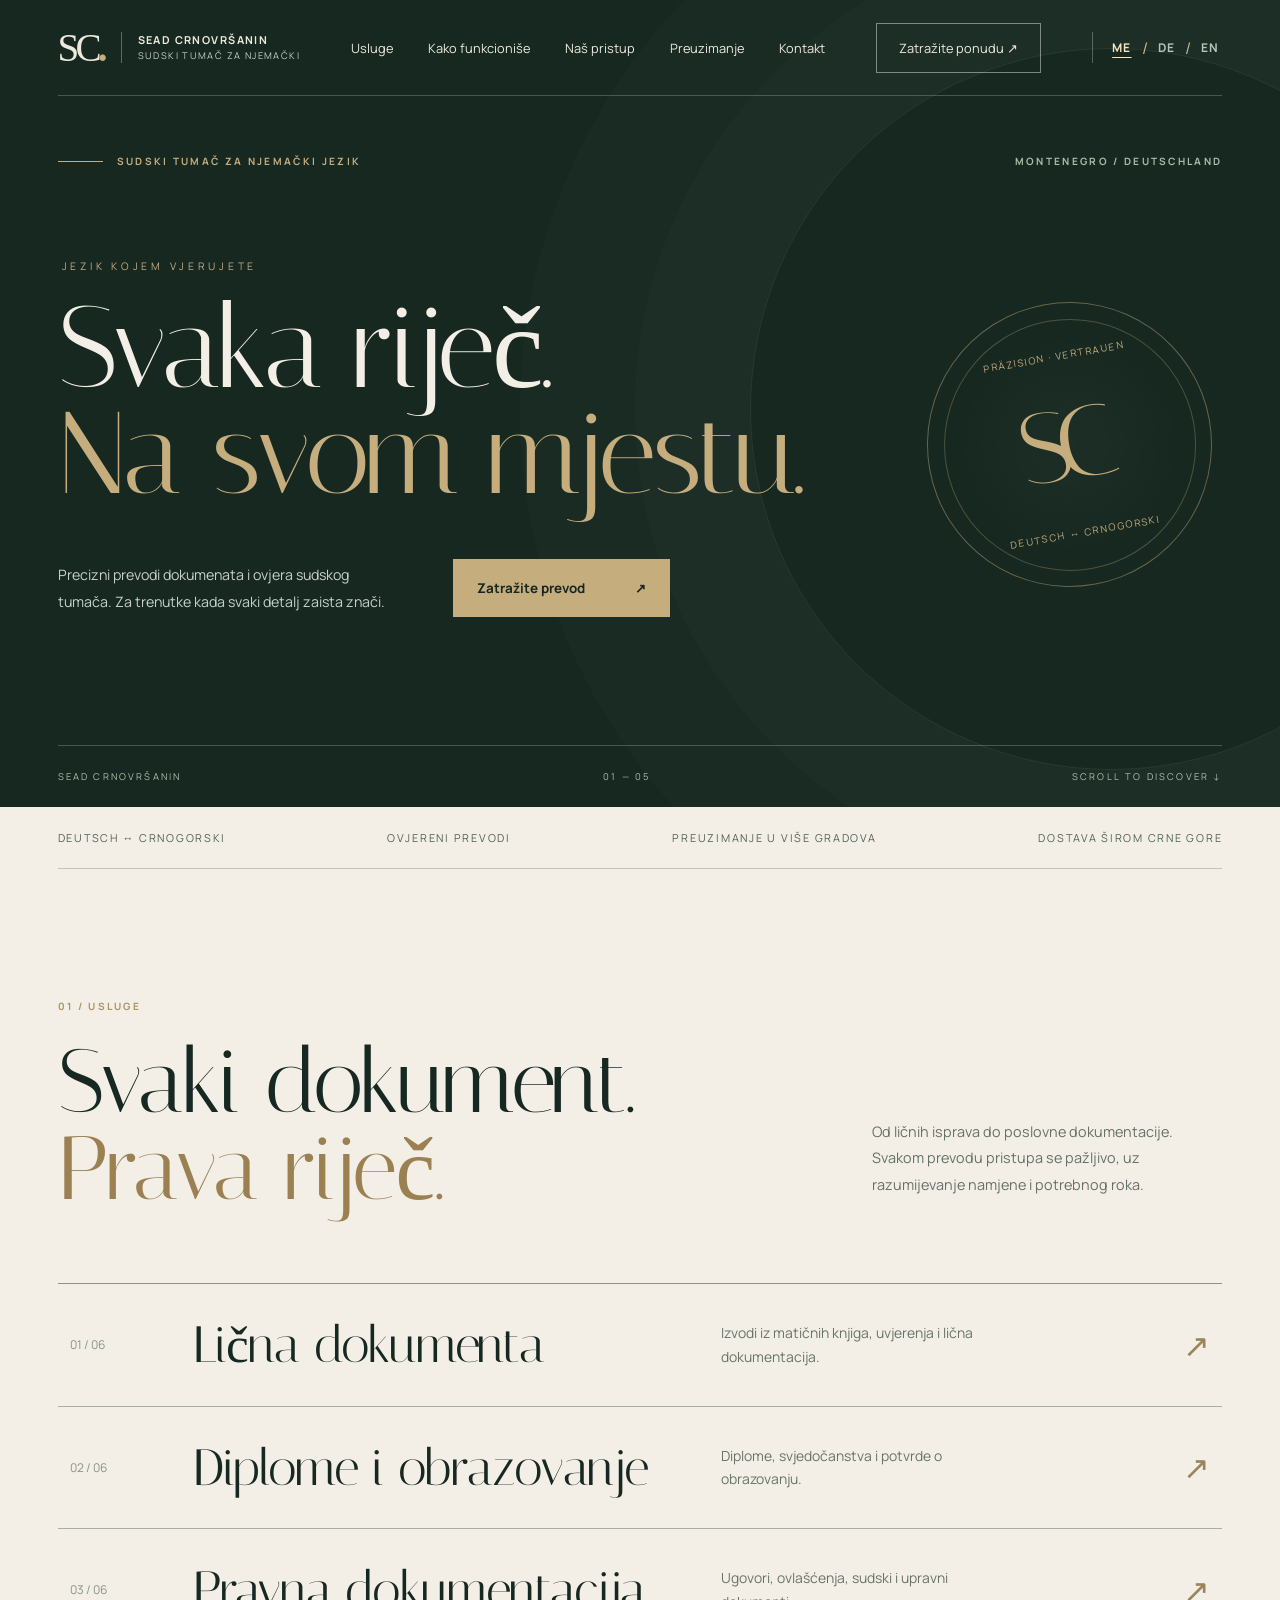
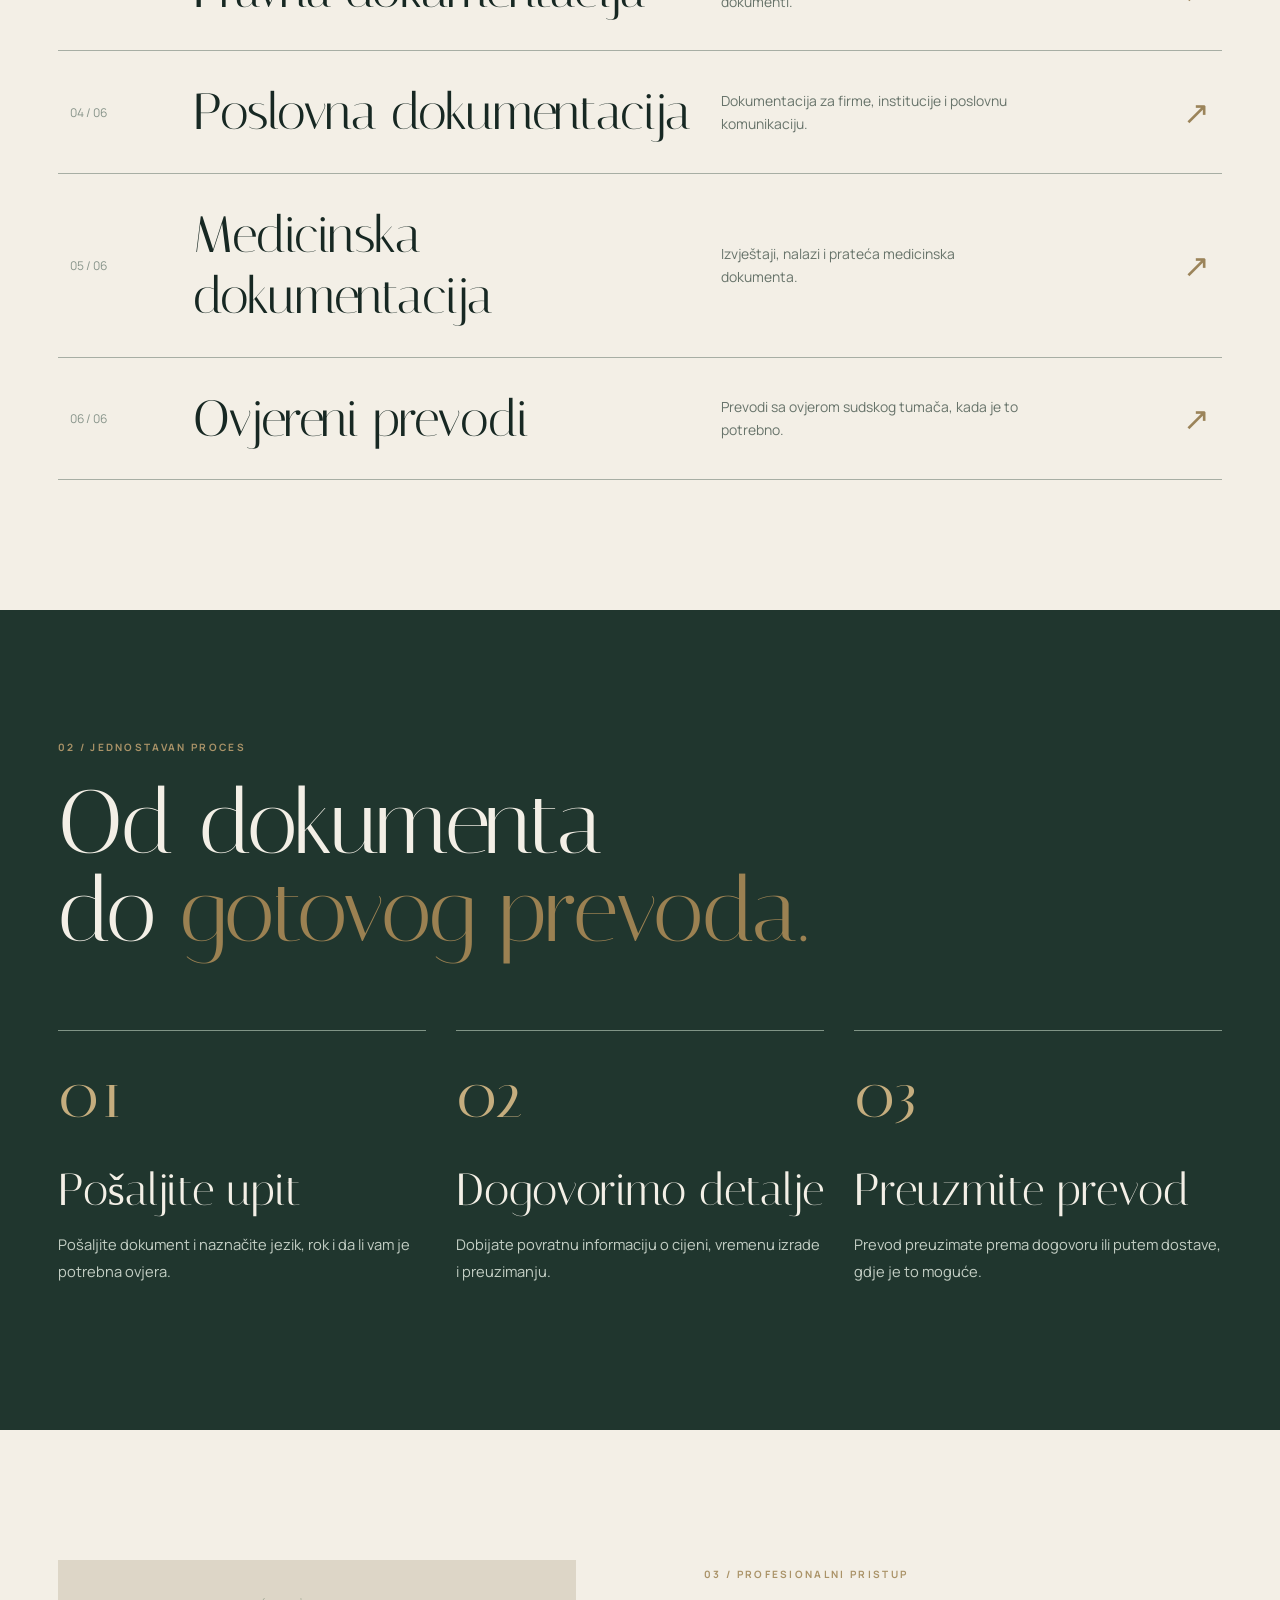
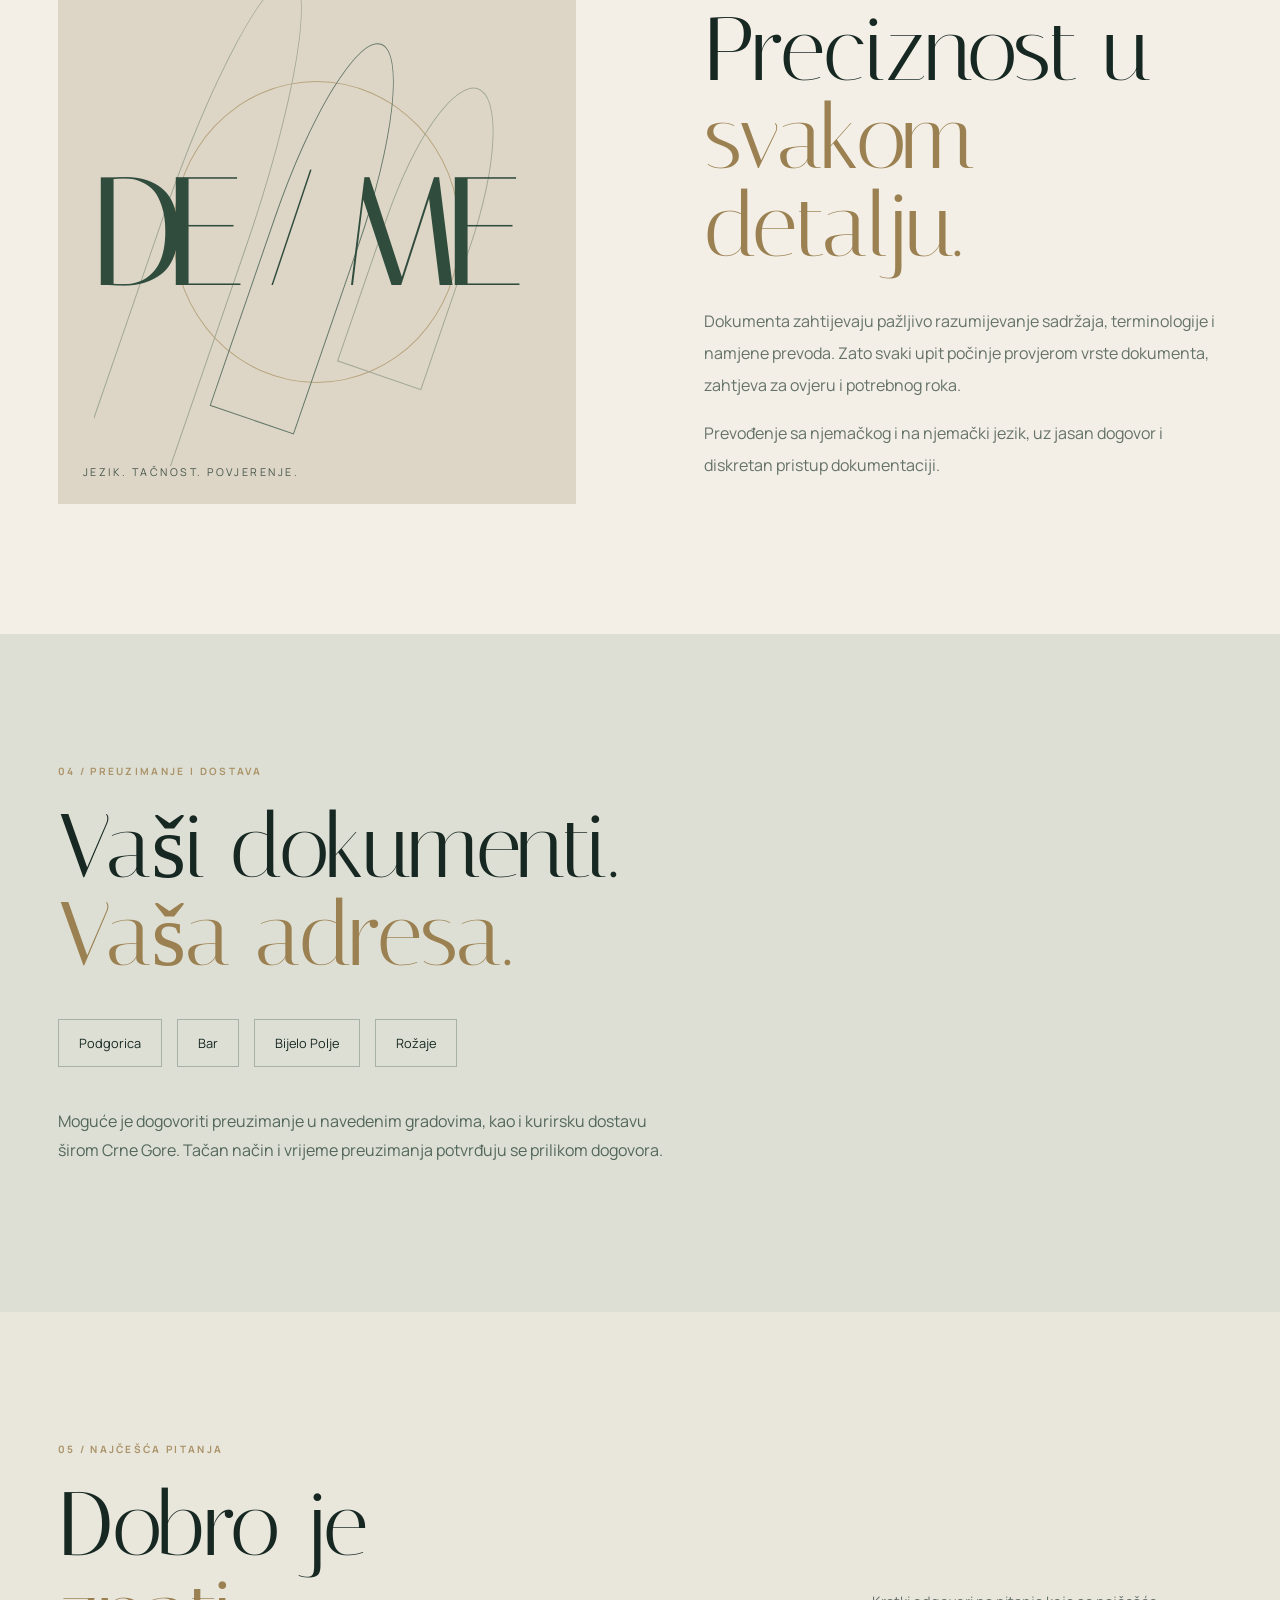
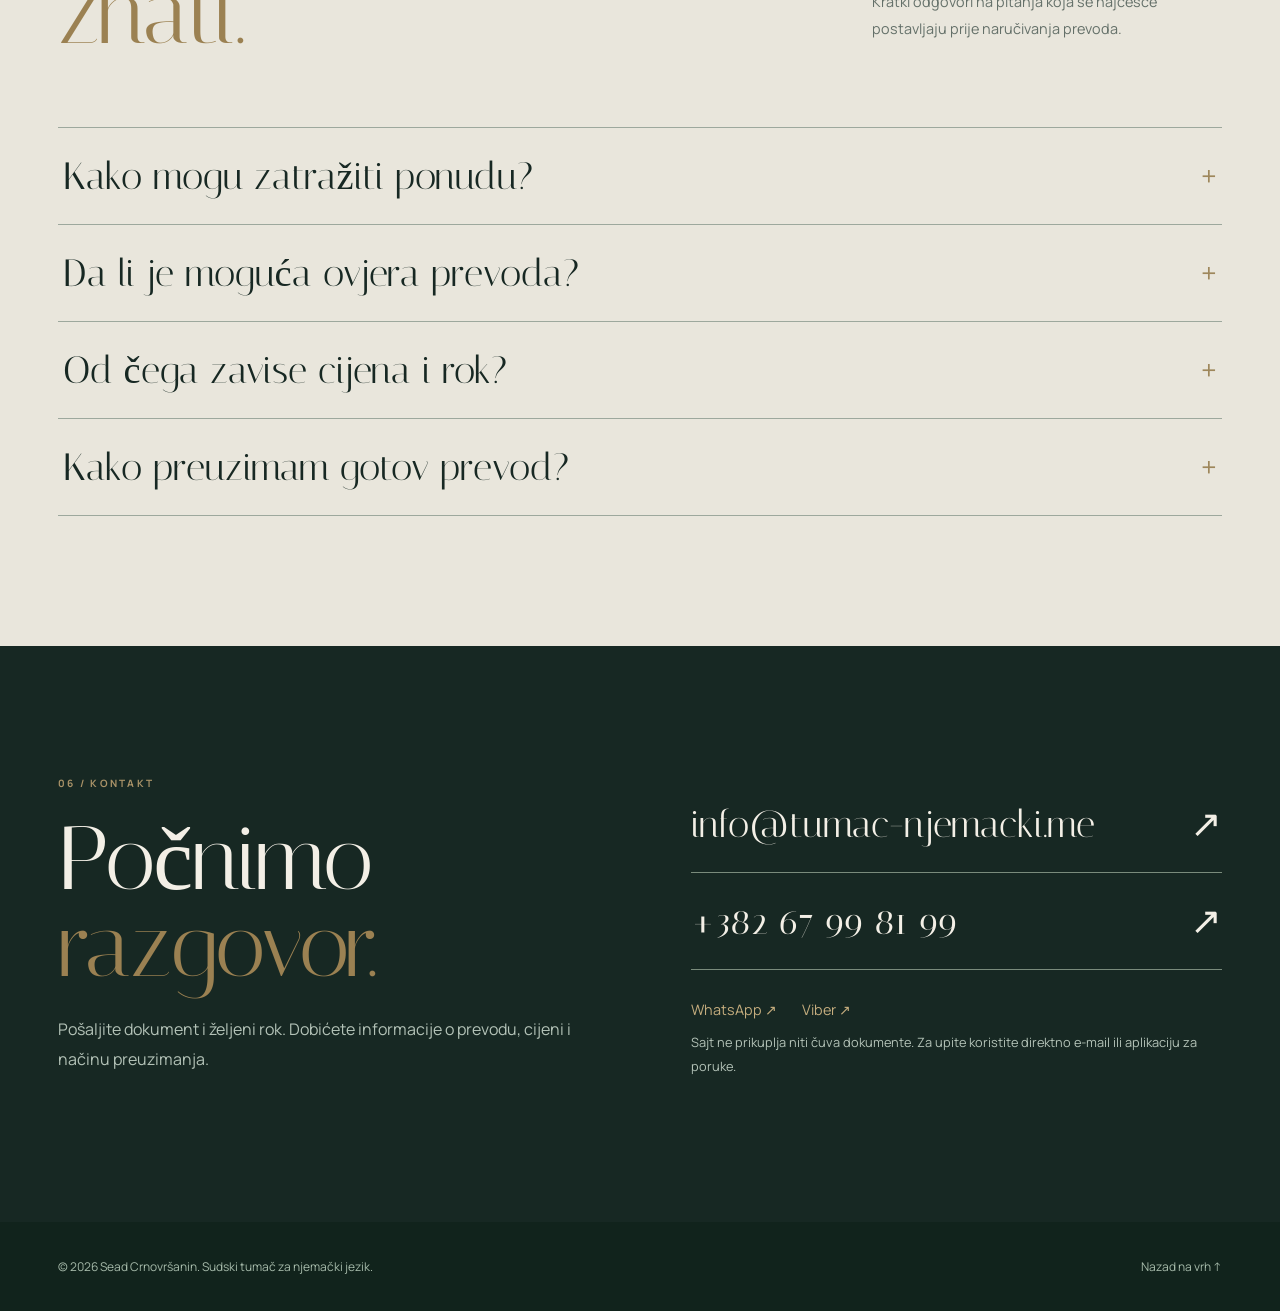
==== index.html @ 13b0dfd2 "Add complete English language option (ME / DE / EN)" ====
<!doctype html>
<html lang="sr-Latn-ME">
<head>
<meta charset="utf-8"><meta name="viewport" content="width=device-width,initial-scale=1">
<meta name="theme-color" content="#172823">
<meta property="og:type" content="website">
<meta property="og:locale" content="sr_ME">
<meta property="og:title" content="Sead Crnovršanin | Sudski tumač za njemački jezik">
<meta property="og:description" content="Precizni prevodi i ovjera dokumenata sa njemačkog i na njemački jezik. Zatražite informacije o roku i cijeni.">
<meta name="twitter:card" content="summary">
<meta name="color-scheme" content="light">
<link rel="icon" type="image/svg+xml" href="/favicon.svg">
<meta name="description" content="Sead Crnovršanin — sudski tumač za njemački jezik. Prevod i ovjera dokumenata, lično preuzimanje i dostava širom Crne Gore.">
<title>Sead Crnovršanin — Sudski tumač za njemački jezik</title>
<link rel="preconnect" href="https://fonts.googleapis.com"><link rel="preconnect" href="https://fonts.gstatic.com" crossorigin>
<link href="https://fonts.googleapis.com/css2?family=DM+Sans:wght@400;500;600;700&family=Italiana&family=Manrope:wght@400;500;600;700&display=swap" rel="stylesheet">
<style>
:root{--dark:#172823;--cream:#f1ede4;--gold:#c2ab81;--muted:#aeb8ae}*{box-sizing:border-box}html{scroll-behavior:smooth}body{margin:0;background:var(--cream);color:#172823;font-family:'DM Sans',sans-serif}a{color:inherit;text-decoration:none}button{font:inherit}::selection{background:#c2ab81;color:#172823}.wrap{width:min(1260px,calc(100% - 9vw));margin:auto}.serif{font-family:'Playfair Display',Georgia,serif}.eyebrow{font-size:.69rem;letter-spacing:.24em;text-transform:uppercase;font-weight:700}.line{border-top:1px solid rgba(23,40,35,.2)}header{height:96px;display:flex;align-items:center;justify-content:space-between;gap:30px;border-bottom:1px solid #ffffff36;position:absolute;z-index:5;left:4.5vw;right:4.5vw;color:#eee9dd}.identity{display:flex;align-items:center;gap:17px}.monogram{font-family:Georgia,serif;font-size:2.45rem;letter-spacing:-.1em}.monogram b{color:var(--gold)}.identity-txt{border-left:1px solid #ffffff50;padding-left:16px;line-height:1.5;font-size:.68rem;letter-spacing:.13em;font-weight:700}.identity-txt small{display:block;font-size:.58rem;font-weight:400;letter-spacing:.15em;color:#c8d1c7}nav{display:flex;gap:35px;font-size:.8rem}nav a:hover{color:var(--gold)}.nav-cta{font-size:.8rem;border:1px solid #ffffff70;padding:15px 22px;transition:.3s}.nav-cta:hover{background:var(--gold);border-color:var(--gold);color:var(--dark)}.mobile-toggle{display:none;background:none;border:0;color:white;font-size:1.8rem}.hero{background:var(--dark);color:var(--cream);min-height:760px;position:relative;overflow:hidden}.hero::before{content:"";position:absolute;top:15%;right:-13%;width:53vw;height:53vw;border:1px solid #ffffff11;border-radius:50%;box-shadow:0 0 0 9vw #ffffff04,0 0 0 18vw #ffffff03;pointer-events:none}.hero-content{padding:215px 0 110px;position:relative;z-index:1}.hero-label{color:var(--gold);display:flex;gap:14px;align-items:center}.hero-label:before{content:"";width:45px;border-top:1px solid var(--gold)}h1{font:400 clamp(4rem,8.1vw,9rem)/1.04 'Playfair Display',Georgia,serif;letter-spacing:-.05em;max-width:1100px;margin:52px 0 40px}h1 em{color:var(--gold);font-weight:400}.hero-bottom{display:flex;justify-content:space-between;align-items:end;gap:35px}.hero-bottom p{max-width:395px;color:#c7d1ca;line-height:1.85;font-size:1rem}.button{display:inline-flex;align-items:center;justify-content:space-between;gap:50px;background:var(--gold);color:var(--dark);padding:20px 24px;font-size:.84rem;font-weight:700;transition:transform .2s,background .2s}.button:hover{transform:translateY(-3px);background:#dfc89c}.microstrip{display:flex;gap:35px;flex-wrap:wrap;align-items:center;justify-content:space-between;padding:23px 0;border-bottom:1px solid #bfc5b9;color:#526058;font-size:.68rem;text-transform:uppercase;letter-spacing:.12em}.section{padding:135px 0}.section-heading{display:flex;justify-content:space-between;gap:35px;margin-bottom:70px}.section-title{font:400 clamp(3.2rem,5.9vw,6.4rem)/1.13 'Playfair Display',Georgia,serif;letter-spacing:-.045em;margin:25px 0 0}.section-intro{max-width:350px;align-self:end;line-height:1.85;color:#647069}.gold{color:#aa9368}.services{display:grid;grid-template-columns:repeat(3,1fr);border-top:1px solid #a7aea4;border-left:1px solid #a7aea4}.service{min-height:300px;padding:36px;display:flex;flex-direction:column;justify-content:space-between;border-right:1px solid #a7aea4;border-bottom:1px solid #a7aea4;transition:background .3s}.service:hover{background:#e7e0d3}.service-num{font-size:.75rem;color:#87948a}.service h3{font:400 2rem 'Playfair Display',Georgia,serif;line-height:1.2;margin:15px 0}.service p{color:#67736a;line-height:1.7;font-size:.87rem;max-width:250px}.service-end{font-size:1.3rem;color:#9b845a}.dark-section{background:#20362e;color:var(--cream);position:relative;overflow:hidden}.dark-section .section-intro{color:#b9c8bb}.steps{display:grid;grid-template-columns:repeat(3,1fr);gap:30px;margin-top:75px}.step{border-top:1px solid #809486;padding-top:27px}.step b{font:400 3.2rem 'Playfair Display',Georgia,serif;color:var(--gold)}.step h3{font:400 1.8rem 'Playfair Display',Georgia,serif;margin:30px 0 15px}.step p{color:#c4cfc5;line-height:1.85;font-size:.92rem}.bio-grid{display:grid;grid-template-columns:1fr 1fr;gap:10vw;align-items:center}.bio-art{aspect-ratio:4/4.2;background:#d8d2c4;display:grid;place-items:center;position:relative;overflow:hidden}.bio-art:before{content:"";width:67%;height:67%;border:1px solid #a8a28f;transform:rotate(45deg);position:absolute}.bio-art:after{content:"SC";font:400 clamp(8rem,16vw,16rem) Georgia,serif;letter-spacing:-.15em;color:#4b6557;position:absolute;left:17%}.bio-art span{position:absolute;bottom:25px;left:25px;z-index:1;font-size:.67rem;letter-spacing:.18em}.bio-copy p{line-height:2;color:#657268}.bio-copy .section-title{margin-bottom:35px}.bio-copy .signature{display:block;margin-top:35px;font:italic 1.8rem 'Playfair Display',Georgia,serif}.delivery{background:#dedfd4}.cities{display:flex;flex-wrap:wrap;gap:15px;margin:40px 0}.cities span{padding:14px 20px;border:1px solid #a6b2a5;font-size:.8rem}.delivery p{line-height:1.85;max-width:620px;color:#52665b}.contact{background:#172823;color:var(--cream)}.contact .section-title{margin-bottom:25px}.contact-grid{display:grid;grid-template-columns:1fr 1fr;gap:8vw}.contact p{color:#b3c2b7;line-height:1.85}.contact-links{display:flex;flex-direction:column;gap:0;align-self:center}.contact-link{display:flex;align-items:center;justify-content:space-between;gap:12px;padding:25px 0;border-bottom:1px solid #7a8b7c;font-size:clamp(1rem,2.3vw,1.65rem);overflow-wrap:anywhere}.contact-link:hover{color:var(--gold)}.message-links{display:flex;gap:25px;margin-top:30px;color:var(--gold);font-size:.9rem}footer{background:#11231c;color:#a6baaa;padding:36px 0;font-size:.75rem}footer .wrap{display:flex;justify-content:space-between;gap:25px;flex-wrap:wrap}.reveal{opacity:0;transform:translateY(18px);transition:opacity .7s,transform .7s}.reveal.visible{opacity:1;transform:translateY(0)}@media(max-width:950px){nav{gap:17px}.nav-cta{display:none}.services{grid-template-columns:repeat(2,1fr)}.hero{min-height:670px}.hero-content{padding-top:180px}.section{padding:90px 0}.bio-grid{gap:5vw}}@media(max-width:680px){header{height:77px}.identity-txt{font-size:.57rem}.identity-txt small{font-size:.48rem}.monogram{font-size:2rem}.mobile-toggle{display:block}.site-nav{display:none;position:absolute;top:77px;left:-4.5vw;right:-4.5vw;background:#20362e;padding:25px 6vw 32px;flex-direction:column;gap:25px}.site-nav.open{display:flex}.wrap{width:calc(100% - 42px)}h1{font-size:clamp(3.4rem,13vw,5.6rem);margin:45px 0 35px}.hero{min-height:720px}.hero-content{padding:165px 0 70px}.hero-bottom{align-items:start;flex-direction:column;gap:20px}.section{padding:75px 0}.section-heading{flex-direction:column;gap:0;margin-bottom:40px}.section-title{font-size:3.3rem}.services,.steps,.bio-grid,.contact-grid{grid-template-columns:1fr}.service{min-height:235px}.steps{gap:38px}.bio-art{aspect-ratio:5/4}.contact-grid{gap:30px}.microstrip{gap:13px;font-size:.6rem}.contact-link{font-size:1.15rem}}
@media(prefers-reduced-motion:reduce){*,*:before,*:after{scroll-behavior:auto!important;transition:none!important}.reveal{opacity:1;transform:none}}

/* V2 — editorial art direction */
:root{--dark:#152720;--cream:#f3efe6;--gold:#c5ad7e}
body{font-family:Manrope,Arial,sans-serif} .serif,h1,.section-title,.service h3,.step h3,.step b,.signature{font-family:Italiana,Georgia,serif!important;font-style:normal}
.eyebrow{font-size:.63rem;letter-spacing:.23em}.hero{min-height:800px;background:#162820}.hero:before{width:720px;height:720px;top:6%;right:-15%;border:1px solid #e7d8b219;box-shadow:0 0 0 100px #ffffff04,0 0 0 210px #ffffff025}.hero-content{padding-top:154px;padding-bottom:0}.hero-meta,.hero-foot{display:flex;justify-content:space-between;align-items:center;gap:22px}.hero-meta{color:#b8c5ba}.meta-location{color:#abbaa9}.hero-stage{display:grid;grid-template-columns:1fr 295px;gap:3%;align-items:center;padding:91px 0 115px}.hero-kicker{letter-spacing:.36em;font-size:.65rem;color:var(--gold);margin-left:4px}.hero h1{margin:22px 0 40px;font-weight:400;letter-spacing:-.028em;font-size:clamp(5.4rem,9.1vw,10.4rem);line-height:.91;max-width:1000px}.hero h1 em{font-style:normal;color:var(--gold)}.hero-bottom{justify-content:flex-start;align-items:center;gap:55px}.hero-bottom p{font-size:.89rem;max-width:340px;line-height:1.9}.hero-seal{height:285px;width:285px;border:1px solid #c5ad7e75;border-radius:50%;display:grid;place-items:center;transform:rotate(-10deg);background:radial-gradient(circle,#ffffff08,#ffffff00 65%);animation:seal-float 9s ease-in-out infinite}.seal-inner{height:252px;width:252px;border:1px solid #c5ad7e50;border-radius:50%;display:flex;align-items:center;flex-direction:column;justify-content:space-around;text-align:center;color:var(--gold);padding:18px 8px}.seal-inner strong{font:400 6.3rem Italiana,Georgia,serif;letter-spacing:-.15em;padding-right:.17em}.seal-inner span{font-size:.61rem;letter-spacing:.16em}.hero-foot{border-top:1px solid #ffffff36;padding:24px 0;color:#b0beaf;font-size:.59rem;letter-spacing:.23em}.microstrip{letter-spacing:.16em}.section{padding:130px 0}.section-title{font-size:clamp(4.2rem,7vw,8.3rem);line-height:.98;letter-spacing:-.018em}.section-title em{font-style:normal;color:#9b8152}.section-intro{font-size:.9rem}.editorial-services{display:block;border:0;border-top:1px solid #87968a}.service-row{display:grid;grid-template-columns:95px minmax(250px,1.2fr) minmax(220px,1fr) 45px;gap:28px;min-height:auto;align-items:center;padding:30px 12px;border:0;border-bottom:1px solid #a7aea4;background:transparent}.service-row h3{font-size:clamp(2.4rem,4vw,4.8rem);margin:0;letter-spacing:-.015em}.service-row p{max-width:300px;margin:0}.service-row .service-end{font-size:2rem;text-align:right;transition:transform .3s}.service-row:hover{background:#e7e1d5}.service-row:hover .service-end{transform:translate(5px,-5px)}.step h3{font-size:2.8rem}.step b{font-size:4rem}.bio-art{background:#ddd6c7;isolation:isolate}.bio-art:before{width:55%;height:55%;border:1px solid #b8a57e;border-radius:50%;transform:none;z-index:-1}.bio-art:after{content:none}.bio-architecture{position:absolute;inset:7%;display:flex;align-items:center;justify-content:center;gap:23px;overflow:hidden}.bio-architecture i{height:115%;width:20%;border:1px solid #a2a896;border-radius:50% 50% 0 0;transform:rotate(19deg)}.bio-architecture i:nth-child(2){height:85%;border-color:#667968}.bio-architecture i:nth-child(3){height:65%}.bio-inscription{font:400 clamp(5rem,12vw,11rem) Italiana,Georgia,serif;color:#304c3d;letter-spacing:-.12em;transform:translateX(-.12em)}.bio-art span{color:#455549;letter-spacing:.23em}.contact-link{font-family:Italiana,Georgia,serif;font-size:clamp(1.8rem,3vw,3.3rem)}.contact-link:hover{color:#dfc998}a:focus-visible,button:focus-visible{outline:2px solid #dbba7b;outline-offset:5px}@keyframes seal-float{0%,100%{transform:rotate(-10deg) translateY(0)}50%{transform:rotate(-7deg) translateY(-12px)}}@media(max-width:1100px){.hero-stage{grid-template-columns:1fr 210px}.hero-seal{width:205px;height:205px}.seal-inner{width:185px;height:185px}.seal-inner strong{font-size:4.5rem}.seal-inner span{font-size:.45rem}.hero h1{font-size:clamp(5rem,8vw,8rem)}.service-row{grid-template-columns:65px 1fr 1fr 24px}}@media(max-width:760px){.hero{min-height:700px}.hero-content{padding-top:137px}.hero-stage{grid-template-columns:1fr;padding:70px 0 76px}.hero h1{font-size:clamp(4.1rem,12.8vw,6.5rem);margin-bottom:35px}.hero-seal{display:none}.hero-bottom{align-items:flex-start;flex-direction:column;gap:26px}.hero-foot{font-size:.47rem}.meta-location{display:none}.section{padding:83px 0}.section-title{font-size:clamp(3.9rem,10vw,6rem)}.service-row{grid-template-columns:45px 1fr 24px;gap:13px;padding:27px 6px}.service-row h3{font-size:clamp(2.2rem,7vw,3.8rem)}.service-row p{grid-column:2;grid-row:2;font-size:.79rem}.service-row .service-end{grid-column:3;grid-row:1}.bio-art{aspect-ratio:1}.contact-link{font-size:1.65rem}}@media(prefers-reduced-motion:reduce){.hero-seal{animation:none!important}}

.skip-link{position:absolute;left:12px;top:-70px;background:#fff;color:#172823;padding:13px 18px;z-index:30;font-weight:700}.skip-link:focus{top:10px}.faq-section{background:#e9e6dc}.faq-list{border-top:1px solid #9da89d}.faq-item{border-bottom:1px solid #9da89d}.faq-item summary{list-style:none;cursor:pointer;display:flex;justify-content:space-between;align-items:center;gap:20px;font:400 clamp(1.6rem,3vw,2.9rem) Italiana,Georgia,serif;padding:25px 5px}.faq-item summary::-webkit-details-marker{display:none}.faq-item summary span{font:400 1.7rem Manrope,sans-serif;color:#9e875b;transition:transform .2s}.faq-item[open] summary span{transform:rotate(45deg)}.faq-item p{max-width:760px;padding:0 45px 25px 5px;margin:0;color:#57685d;line-height:1.9;font-size:.93rem}.faq-item summary:focus-visible{outline:2px solid #8e744b;outline-offset:3px}@media(max-width:680px){.faq-item summary{font-size:1.8rem}}
.lang-switch{display:flex;align-items:center;gap:7px;white-space:nowrap;border-left:1px solid #ffffff45;padding-left:16px;color:#ccb88f}.lang-switch button{background:transparent;border:0;color:#b5c5b9;cursor:pointer;padding:7px 3px;font-size:.75rem;font-weight:700;letter-spacing:.1em}.lang-switch button[aria-pressed="true"]{color:#f6e7c4;text-decoration:underline;text-underline-offset:5px}.lang-switch button:focus-visible{outline:2px solid #c5ad7e;outline-offset:3px}@media(max-width:850px){.lang-switch{margin-left:auto}.site-nav{font-size:.75rem}}@media(max-width:680px){.lang-switch{margin-left:auto;padding-left:10px}.mobile-toggle{order:4}.identity-txt{max-width:140px}.site-nav{z-index:6}}
</style>
<script type="application/ld+json">{"@context":"https://schema.org","@type":"Person","name":"Sead Crnovršanin","jobTitle":"Sudski tumač za njemački jezik","knowsLanguage":["de","cnr"],"description":"Prevod dokumenata sa njemačkog jezika i na njemački jezik.","areaServed":{"@type":"Country","name":"Montenegro"}}</script>
</head>
<body>
<a class="skip-link" href="#main">Preskoči na sadržaj</a>
<header><a class="identity" href="#top"><span class="monogram">SC<b>.</b></span><span class="identity-txt">SEAD CRNOVRŠANIN<small>SUDSKI TUMAČ ZA NJEMAČKI</small></span></a><button class="mobile-toggle" type="button" aria-label="Otvori meni" aria-controls="nav" aria-expanded="false">☰</button><nav id="nav" class="site-nav"><a href="#usluge">Usluge</a><a href="#proces">Kako funkcioniše</a><a href="#standard">Naš pristup</a><a href="#dostava">Preuzimanje</a><a href="#kontakt">Kontakt</a></nav><a class="nav-cta" href="#kontakt">Zatražite ponudu ↗</a><div class="lang-switch" role="group" aria-label="Jezik sajta"><button type="button" data-lang="me" aria-pressed="true">ME</button><span aria-hidden="true">/</span><button type="button" data-lang="de" aria-pressed="false">DE</button><span aria-hidden="true">/</span><button type="button" data-lang="en" aria-pressed="false">EN</button></div></header>
<main id="main"><span id="top"></span>
<section class="hero"><div class="wrap hero-content"><div class="hero-meta"><span class="eyebrow hero-label">SUDSKI TUMAČ ZA NJEMAČKI JEZIK</span><span class="eyebrow meta-location">MONTENEGRO / DEUTSCHLAND</span></div><div class="hero-stage"><div class="hero-main"><div class="hero-kicker">JEZIK KOJEM VJERUJETE</div><h1>Svaka riječ.<br><em>Na svom mjestu.</em></h1><div class="hero-bottom"><p>Precizni prevodi dokumenata i ovjera sudskog tumača. Za trenutke kada svaki detalj zaista znači.</p><a class="button" href="#kontakt">Zatražite prevod <span>↗</span></a></div></div><div class="hero-seal" aria-hidden="true"><div class="seal-inner"><span class="seal-top">PRÄZISION · VERTRAUEN</span><strong>SC</strong><span class="seal-bottom">DEUTSCH ↔ CRNOGORSKI</span></div></div></div><div class="hero-foot"><span>SEAD CRNOVRŠANIN</span><span>01 — 05</span><span>SCROLL TO DISCOVER ↓</span></div></div></section>
<div class="wrap microstrip"><span>Deutsch ↔ Crnogorski</span><span>Ovjereni prevodi</span><span>Preuzimanje u više gradova</span><span>Dostava širom Crne Gore</span></div>
<section class="section" id="usluge"><div class="wrap"><div class="section-heading reveal"><div><div class="eyebrow gold">01 / Usluge</div><h2 class="section-title">Svaki dokument.<br><em>Prava riječ.</em></h2></div><p class="section-intro">Od ličnih isprava do poslovne dokumentacije. Svakom prevodu pristupa se pažljivo, uz razumijevanje namjene i potrebnog roka.</p></div><div class="services editorial-services"><a class="service service-row reveal" href="#kontakt"><span class="service-num">01 / 06</span><h3>Lična dokumenta</h3><p>Izvodi iz matičnih knjiga, uvjerenja i lična dokumentacija.</p><span class="service-end">↗</span></a><a class="service service-row reveal" href="#kontakt"><span class="service-num">02 / 06</span><h3>Diplome i obrazovanje</h3><p>Diplome, svjedočanstva i potvrde o obrazovanju.</p><span class="service-end">↗</span></a><a class="service service-row reveal" href="#kontakt"><span class="service-num">03 / 06</span><h3>Pravna dokumentacija</h3><p>Ugovori, ovlašćenja, sudski i upravni dokumenti.</p><span class="service-end">↗</span></a><a class="service service-row reveal" href="#kontakt"><span class="service-num">04 / 06</span><h3>Poslovna dokumentacija</h3><p>Dokumentacija za firme, institucije i poslovnu komunikaciju.</p><span class="service-end">↗</span></a><a class="service service-row reveal" href="#kontakt"><span class="service-num">05 / 06</span><h3>Medicinska dokumentacija</h3><p>Izvještaji, nalazi i prateća medicinska dokumenta.</p><span class="service-end">↗</span></a><a class="service service-row reveal" href="#kontakt"><span class="service-num">06 / 06</span><h3>Ovjereni prevodi</h3><p>Prevodi sa ovjerom sudskog tumača, kada je to potrebno.</p><span class="service-end">↗</span></a></div></div></section>
<section class="section dark-section" id="proces"><div class="wrap"><div class="eyebrow gold">02 / Jednostavan proces</div><h2 class="section-title reveal">Od dokumenta<br>do <em>gotovog prevoda.</em></h2><div class="steps"><div class="step reveal"><b>01</b><h3>Pošaljite upit</h3><p>Pošaljite dokument i naznačite jezik, rok i da li vam je potrebna ovjera.</p></div><div class="step reveal"><b>02</b><h3>Dogovorimo detalje</h3><p>Dobijate povratnu informaciju o cijeni, vremenu izrade i preuzimanju.</p></div><div class="step reveal"><b>03</b><h3>Preuzmite prevod</h3><p>Prevod preuzimate prema dogovoru ili putem dostave, gdje je to moguće.</p></div></div></div></section>
<section class="section" id="standard"><div class="wrap bio-grid"><div class="bio-art reveal"><div class="bio-architecture" aria-hidden="true"><i></i><i></i><i></i></div><div class="bio-inscription">DE / ME</div><span>JEZIK. TAČNOST. POVJERENJE.</span></div><div class="bio-copy reveal"><div class="eyebrow gold">03 / Profesionalni pristup</div><h2 class="section-title">Preciznost u<br><em>svakom detalju.</em></h2><p>Dokumenta zahtijevaju pažljivo razumijevanje sadržaja, terminologije i namjene prevoda. Zato svaki upit počinje provjerom vrste dokumenta, zahtjeva za ovjeru i potrebnog roka.</p><p>Prevođenje sa njemačkog i na njemački jezik, uz jasan dogovor i diskretan pristup dokumentaciji.</p></div></div></section>
<section class="section delivery" id="dostava"><div class="wrap"><div class="eyebrow gold">04 / Preuzimanje i dostava</div><h2 class="section-title reveal">Vaši dokumenti.<br><em>Vaša adresa.</em></h2><div class="cities reveal"><span>Podgorica</span><span>Bar</span><span>Bijelo Polje</span><span>Rožaje</span></div><p class="reveal">Moguće je dogovoriti preuzimanje u navedenim gradovima, kao i kurirsku dostavu širom Crne Gore. Tačan način i vrijeme preuzimanja potvrđuju se prilikom dogovora.</p></div></section>
<section class="section faq-section" id="pitanja"><div class="wrap"><div class="section-heading reveal"><div><div class="eyebrow gold">05 / Najčešća pitanja</div><h2 class="section-title">Dobro je<br><em>znati.</em></h2></div><p class="section-intro">Kratki odgovori na pitanja koja se najčešće postavljaju prije naručivanja prevoda.</p></div><div class="faq-list"><details class="faq-item reveal"><summary>Kako mogu zatražiti ponudu? <span aria-hidden="true">+</span></summary><p>Pošaljite upit e-mailom ili telefonom, uz informaciju koji dokument treba prevesti, na koji jezik i u kom roku. Nemojte slati osjetljiva dokumenta bez potrebe.</p></details><details class="faq-item reveal"><summary>Da li je moguća ovjera prevoda? <span aria-hidden="true">+</span></summary><p>Za dokumenta kojima je potrebna ovjera sudskog tumača, naznačite tu potrebu prilikom upita kako biste dobili odgovarajuće informacije.</p></details><details class="faq-item reveal"><summary>Od čega zavise cijena i rok? <span aria-hidden="true">+</span></summary><p>Od vrste dokumenta, obima, složenosti, zahtjeva za ovjeru i dogovorenog roka. Tačne uslove dobijate po slanju upita.</p></details><details class="faq-item reveal"><summary>Kako preuzimam gotov prevod? <span aria-hidden="true">+</span></summary><p>Način preuzimanja, uključujući dostupne lokacije ili kurirsku dostavu, dogovarate direktno prije izrade.</p></details></div></div></section>
<section class="section contact" id="kontakt"><div class="wrap contact-grid"><div class="reveal"><div class="eyebrow gold">06 / Kontakt</div><h2 class="section-title">Počnimo<br><em>razgovor.</em></h2><p>Pošaljite dokument i željeni rok. Dobićete informacije o prevodu, cijeni i načinu preuzimanja.</p></div><div class="contact-links reveal"><a class="contact-link" href="mailto:info@tumac-njemacki.me?subject=Upit%20za%20prevod">info@tumac-njemacki.me <span>↗</span></a><a class="contact-link" href="tel:+38267998199">+382 67 99 81 99 <span>↗</span></a><div class="message-links"><a href="https://wa.me/38267998199" target="_blank" rel="noopener noreferrer">WhatsApp ↗</a><a href="viber://chat?number=%2B38267998199">Viber ↗</a></div><p style="font-size:.8rem">Sajt ne prikuplja niti čuva dokumente. Za upite koristite direktno e-mail ili aplikaciju za poruke.</p></div></div></section>
</main>
<footer><div class="wrap"><span>© <span id="year">2026</span> Sead Crnovršanin. Sudski tumač za njemački jezik.</span><a href="#top">Nazad na vrh ↑</a></div></footer>
<script>
document.getElementById('year').textContent=new Date().getFullYear();
const toggle=document.querySelector('.mobile-toggle'),nav=document.querySelector('.site-nav');
toggle.addEventListener('click',()=>{const open=nav.classList.toggle('open');toggle.setAttribute('aria-expanded',String(open));toggle.textContent=open?'×':'☰'});
nav.querySelectorAll('a').forEach(a=>a.addEventListener('click',()=>{nav.classList.remove('open');toggle.setAttribute('aria-expanded','false');toggle.textContent='☰'}));
if('IntersectionObserver' in window){const o=new IntersectionObserver(es=>es.forEach(e=>{if(e.isIntersecting){e.target.classList.add('visible');o.unobserve(e.target)}}),{threshold:.08});document.querySelectorAll('.reveal').forEach(e=>o.observe(e))}else document.querySelectorAll('.reveal').forEach(e=>e.classList.add('visible'));
</script><script>
(function(){
const translations={"SEAD CRNOVRŠANIN":"SEAD CRNOVRŠANIN","SUDSKI TUMAČ ZA NJEMAČKI":"GERICHTSDOLMETSCHER FÜR DEUTSCH","Usluge":"Leistungen","Kako funkcioniše":"So funktioniert es","Naš pristup":"Unser Anspruch","Preuzimanje":"Abholung","Kontakt":"Kontakt","Zatražite ponudu ↗":"Angebot anfordern ↗","SUDSKI TUMAČ ZA NJEMAČKI JEZIK":"GERICHTSDOLMETSCHER FÜR DEUTSCH","MONTENEGRO / DEUTSCHLAND":"MONTENEGRO / DEUTSCHLAND","JEZIK KOJEM VJERUJETE":"SPRACHE, DER SIE VERTRAUEN","Svaka riječ.":"Jedes Wort.","Na svom mjestu.":"Am richtigen Platz.","Precizni prevodi dokumenata i ovjera sudskog tumača. Za trenutke kada svaki detalj zaista znači.":"Präzise Dokumentenübersetzungen und beglaubigte Übersetzungen. Wenn jedes Detail zählt.","Zatražite prevod":"Übersetzung anfragen","SCROLL TO DISCOVER ↓":"MEHR ENTDECKEN ↓","Deutsch ↔ Crnogorski":"Deutsch ↔ Montenegrinisch","Ovjereni prevodi":"Beglaubigte Übersetzungen","Preuzimanje u više gradova":"Abholung in mehreren Städten","Dostava širom Crne Gore":"Versand in ganz Montenegro","01 / Usluge":"01 / Leistungen","Svaki dokument.":"Jedes Dokument.","Prava riječ.":"Das passende Wort.","Od ličnih isprava do poslovne dokumentacije. Svakom prevodu pristupa se pažljivo, uz razumijevanje namjene i potrebnog roka.":"Von persönlichen Urkunden bis zu Geschäftsunterlagen: Jede Übersetzung wird sorgfältig und unter Berücksichtigung des Verwendungszwecks und der Frist bearbeitet.","Lična dokumenta":"Persönliche Dokumente","Izvodi iz matičnih knjiga, uvjerenja i lična dokumentacija.":"Personenstandsurkunden, Bescheinigungen und persönliche Unterlagen.","Diplome i obrazovanje":"Zeugnisse und Ausbildung","Diplome, svjedočanstva i potvrde o obrazovanju.":"Diplome, Zeugnisse und Ausbildungsnachweise.","Pravna dokumentacija":"Rechtliche Dokumente","Ugovori, ovlašćenja, sudski i upravni dokumenti.":"Verträge, Vollmachten sowie Gerichts- und Verwaltungsunterlagen.","Poslovna dokumentacija":"Geschäftsunterlagen","Dokumentacija za firme, institucije i poslovnu komunikaciju.":"Unterlagen für Unternehmen, Institutionen und die Geschäftskommunikation.","Medicinska dokumentacija":"Medizinische Dokumente","Izvještaji, nalazi i prateća medicinska dokumenta.":"Befunde, Berichte und weitere medizinische Unterlagen.","Prevodi sa ovjerom sudskog tumača, kada je to potrebno.":"Übersetzungen mit Beglaubigung durch einen ermächtigten Übersetzer, sofern erforderlich.","02 / Jednostavan proces":"02 / Einfacher Ablauf","Od dokumenta":"Vom Dokument","do":"zur","gotovog prevoda.":"fertigen Übersetzung.","Pošaljite upit":"Anfrage senden","Pošaljite dokument i naznačite jezik, rok i da li vam je potrebna ovjera.":"Beschreiben Sie Ihr Dokument und nennen Sie Sprachrichtung, Frist und ob eine Beglaubigung erforderlich ist.","Dogovorimo detalje":"Details abstimmen","Dobijate povratnu informaciju o cijeni, vremenu izrade i preuzimanju.":"Sie erhalten Informationen zu Preis, Bearbeitungszeit und Abholung.","Preuzmite prevod":"Übersetzung erhalten","Prevod preuzimate prema dogovoru ili putem dostave, gdje je to moguće.":"Sie erhalten Ihre Übersetzung nach Vereinbarung oder per Versand, sofern möglich.","JEZIK. TAČNOST. POVJERENJE.":"SPRACHE. PRÄZISION. VERTRAUEN.","03 / Profesionalni pristup":"03 / Unser Anspruch","Preciznost u":"Präzision in","svakom detalju.":"jedem Detail.","Dokumenta zahtijevaju pažljivo razumijevanje sadržaja, terminologije i namjene prevoda. Zato svaki upit počinje provjerom vrste dokumenta, zahtjeva za ovjeru i potrebnog roka.":"Dokumente erfordern ein genaues Verständnis von Inhalt, Fachterminologie und Verwendungszweck. Daher klären wir zunächst die Dokumentenart, den Beglaubigungsbedarf und die gewünschte Frist.","Prevođenje sa njemačkog i na njemački jezik, uz jasan dogovor i diskretan pristup dokumentaciji.":"Übersetzungen aus dem Deutschen und ins Deutsche – mit klarer Abstimmung und vertraulichem Umgang mit Unterlagen.","04 / Preuzimanje i dostava":"04 / Abholung und Versand","Vaši dokumenti.":"Ihre Dokumente.","Vaša adresa.":"Ihr Wunschort.","Podgorica":"Podgorica","Bar":"Bar","Bijelo Polje":"Bijelo Polje","Rožaje":"Rožaje","Moguće je dogovoriti preuzimanje u navedenim gradovima, kao i kurirsku dostavu širom Crne Gore. Tačan način i vrijeme preuzimanja potvrđuju se prilikom dogovora.":"Die Abholung kann in den genannten Städten vereinbart werden. Ein Kurierdienst innerhalb Montenegros ist ebenfalls möglich. Ort und Zeitpunkt werden individuell abgestimmt.","05 / Najčešća pitanja":"05 / Häufige Fragen","Dobro je":"Gut zu","znati.":"wissen.","Kratki odgovori na pitanja koja se najčešće postavljaju prije naručivanja prevoda.":"Kurze Antworten auf häufige Fragen vor der Beauftragung einer Übersetzung.","Kako mogu zatražiti ponudu?":"Wie erhalte ich ein Angebot?","Pošaljite upit e-mailom ili telefonom, uz informaciju koji dokument treba prevesti, na koji jezik i u kom roku. Nemojte slati osjetljiva dokumenta bez potrebe.":"Kontaktieren Sie uns per E-Mail oder Telefon und teilen Sie uns Dokumentenart, Sprachrichtung und gewünschte Frist mit. Senden Sie sensible Unterlagen nur, wenn dies erforderlich ist.","Da li je moguća ovjera prevoda?":"Sind beglaubigte Übersetzungen möglich?","Za dokumenta kojima je potrebna ovjera sudskog tumača, naznačite tu potrebu prilikom upita kako biste dobili odgovarajuće informacije.":"Wenn Sie eine beglaubigte Übersetzung benötigen, geben Sie dies bei Ihrer Anfrage an, damit die Anforderungen geklärt werden können.","Od čega zavise cijena i rok?":"Wovon hängen Preis und Dauer ab?","Od vrste dokumenta, obima, složenosti, zahtjeva za ovjeru i dogovorenog roka. Tačne uslove dobijate po slanju upita.":"Von Art, Umfang und Schwierigkeit des Dokuments sowie Beglaubigung und gewünschter Frist. Konkrete Konditionen erhalten Sie auf Anfrage.","Kako preuzimam gotov prevod?":"Wie erhalte ich meine Übersetzung?","Način preuzimanja, uključujući dostupne lokacije ili kurirsku dostavu, dogovarate direktno prije izrade.":"Abholort oder Kurierzustellung werden vor der Bearbeitung individuell vereinbart.","06 / Kontakt":"06 / Kontakt","Počnimo":"Lassen Sie uns","razgovor.":"sprechen.","Pošaljite dokument i željeni rok. Dobićete informacije o prevodu, cijeni i načinu preuzimanja.":"Beschreiben Sie Ihr Dokument und den gewünschten Termin. Sie erhalten Informationen zu Übersetzung, Preis und Abholung.","Sajt ne prikuplja niti čuva dokumente. Za upite koristite direktno e-mail ili aplikaciju za poruke.":"Diese Website speichert keine Dokumente. Für Anfragen nutzen Sie bitte E-Mail oder einen Messenger.","Nazad na vrh ↑":"Nach oben ↑"};
const english={"SUDSKI TUMAČ ZA NJEMAČKI":"CERTIFIED GERMAN TRANSLATIONS","Usluge":"Services","Kako funkcioniše":"How it works","Naš pristup":"Our approach","Preuzimanje":"Collection","Kontakt":"Contact","Zatražite ponudu ↗":"Request a quote ↗","SUDSKI TUMAČ ZA NJEMAČKI JEZIK":"SWORN TRANSLATOR FOR GERMAN","MONTENEGRO / DEUTSCHLAND":"MONTENEGRO / GERMANY","JEZIK KOJEM VJERUJETE":"LANGUAGE YOU CAN TRUST","Svaka riječ.":"Every word.","Na svom mjestu.":"In its right place.","Precizni prevodi dokumenata i ovjera sudskog tumača. Za trenutke kada svaki detalj zaista znači.":"Precise document translations and certified translations. For the moments when every detail matters.","Zatražite prevod":"Request a translation","SCROLL TO DISCOVER ↓":"SCROLL TO EXPLORE ↓","Deutsch ↔ Crnogorski":"German ↔ Montenegrin","Ovjereni prevodi":"Certified translations","Preuzimanje u više gradova":"Collection in multiple cities","Dostava širom Crne Gore":"Delivery across Montenegro","01 / Usluge":"01 / Services","Svaki dokument.":"Every document.","Prava riječ.":"The right words.","Od ličnih isprava do poslovne dokumentacije. Svakom prevodu pristupa se pažljivo, uz razumijevanje namjene i potrebnog roka.":"From personal records to business documents, every translation receives careful attention to its purpose and deadline.","Lična dokumenta":"Personal documents","Izvodi iz matičnih knjiga, uvjerenja i lična dokumentacija.":"Civil registry extracts, certificates and personal records.","Diplome i obrazovanje":"Education and diplomas","Diplome, svjedočanstva i potvrde o obrazovanju.":"Diplomas, transcripts and educational certificates.","Pravna dokumentacija":"Legal documents","Ugovori, ovlašćenja, sudski i upravni dokumenti.":"Contracts, powers of attorney, court and administrative documents.","Poslovna dokumentacija":"Business documents","Dokumentacija za firme, institucije i poslovnu komunikaciju.":"Documents for companies, institutions and business communications.","Medicinska dokumentacija":"Medical documents","Izvještaji, nalazi i prateća medicinska dokumenta.":"Medical reports, test results and related records.","Prevodi sa ovjerom sudskog tumača, kada je to potrebno.":"Translations certified by a sworn translator when required.","02 / Jednostavan proces":"02 / Simple process","Od dokumenta":"From document","do":"to","gotovog prevoda.":"finished translation.","Pošaljite upit":"Send an enquiry","Pošaljite dokument i naznačite jezik, rok i da li vam je potrebna ovjera.":"Describe your document, the language direction, your deadline and whether certification is needed.","Dogovorimo detalje":"Confirm the details","Dobijate povratnu informaciju o cijeni, vremenu izrade i preuzimanju.":"Receive information on price, turnaround and collection.","Preuzmite prevod":"Receive your translation","Prevod preuzimate prema dogovoru ili putem dostave, gdje je to moguće.":"Collect your translation as agreed or arrange delivery where available.","JEZIK. TAČNOST. POVJERENJE.":"LANGUAGE. PRECISION. TRUST.","03 / Profesionalni pristup":"03 / Professional approach","Preciznost u":"Precision in","svakom detalju.":"every detail.","Dokumenta zahtijevaju pažljivo razumijevanje sadržaja, terminologije i namjene prevoda. Zato svaki upit počinje provjerom vrste dokumenta, zahtjeva za ovjeru i potrebnog roka.":"Documents require a careful understanding of their content, terminology and intended use. Each enquiry begins by confirming the document type, certification requirements and deadline.","Prevođenje sa njemačkog i na njemački jezik, uz jasan dogovor i diskretan pristup dokumentaciji.":"Translations from and into German, with clear communication and discreet handling of documents.","04 / Preuzimanje i dostava":"04 / Collection and delivery","Vaši dokumenti.":"Your documents.","Vaša adresa.":"Your destination.","Moguće je dogovoriti preuzimanje u navedenim gradovima, kao i kurirsku dostavu širom Crne Gore. Tačan način i vrijeme preuzimanja potvrđuju se prilikom dogovora.":"Collection can be arranged in the listed cities, as well as courier delivery throughout Montenegro. The method and time of collection are confirmed individually.","05 / Najčešća pitanja":"05 / Frequently asked questions","Dobro je":"Good to","znati.":"know.","Kratki odgovori na pitanja koja se najčešće postavljaju prije naručivanja prevoda.":"Quick answers to common questions before ordering a translation.","Kako mogu zatražiti ponudu?":"How do I request a quote?","Pošaljite upit e-mailom ili telefonom, uz informaciju koji dokument treba prevesti, na koji jezik i u kom roku. Nemojte slati osjetljiva dokumenta bez potrebe.":"Contact us by email or phone, specifying the document type, target language and deadline. Avoid sending sensitive documents unnecessarily.","Da li je moguća ovjera prevoda?":"Can translations be certified?","Za dokumenta kojima je potrebna ovjera sudskog tumača, naznačite tu potrebu prilikom upita kako biste dobili odgovarajuće informacije.":"If you require a certified translation, mention this in your enquiry so the appropriate requirements can be confirmed.","Od čega zavise cijena i rok?":"What determines price and turnaround?","Od vrste dokumenta, obima, složenosti, zahtjeva za ovjeru i dogovorenog roka. Tačne uslove dobijate po slanju upita.":"Document type, length, complexity, certification requirements and deadline. You will receive a specific quote after your enquiry.","Kako preuzimam gotov prevod?":"How will I receive my translation?","Način preuzimanja, uključujući dostupne lokacije ili kurirsku dostavu, dogovarate direktno prije izrade.":"Collection arrangements, including locations or courier delivery, are agreed before work begins.","06 / Kontakt":"06 / Contact","Počnimo":"Let's","razgovor.":"talk.","Pošaljite dokument i željeni rok. Dobićete informacije o prevodu, cijeni i načinu preuzimanja.":"Get in touch with your document details and preferred deadline for information on translation, pricing and collection.","Sajt ne prikuplja niti čuva dokumente. Za upite koristite direktno e-mail ili aplikaciju za poruke.":"This website does not collect or store documents. Please contact us directly by email or messaging app.","Nazad na vrh ↑":"Back to top ↑"};
const originalTitle=document.title;
const deTitle='Sead Crnovršanin — Gerichtsdolmetscher und beglaubigte Übersetzungen Deutsch';
const enTitle='Sead Crnovršanin — Certified German Document Translations';
const nodes=[];
const walker=document.createTreeWalker(document.body,NodeFilter.SHOW_TEXT,{acceptNode(node){return node.parentElement&& !['SCRIPT','STYLE'].includes(node.parentElement.tagName)&&translations[node.nodeValue.trim()]!==undefined?NodeFilter.FILTER_ACCEPT:NodeFilter.FILTER_REJECT}});
while(walker.nextNode()){const node=walker.currentNode;nodes.push([node,node.nodeValue,node.nodeValue.trim()]);}
const buttons=Array.from(document.querySelectorAll('[data-lang]'));
const menu=document.querySelector('.mobile-toggle');
function setLanguage(lang){
 document.documentElement.lang=lang==='de'?'de':lang==='en'?'en':'sr-Latn-ME';
 document.title=lang==='de'?deTitle:lang==='en'?enTitle:originalTitle;
 nodes.forEach(([node,original,key])=>{node.nodeValue=lang==='de'?original.replace(key,translations[key]):lang==='en'?original.replace(key,english[key]??key):original});
 buttons.forEach(b=>b.setAttribute('aria-pressed',String(b.dataset.lang===lang)));
 document.querySelector('meta[name="description"]').content=lang==='de'?'Beglaubigte Dokumentenübersetzungen aus dem Deutschen und ins Deutsche. Abholung und Versand in Montenegro.':lang==='en'?'Certified translations of German documents, with collection and delivery options across Montenegro.':'Sead Crnovršanin — sudski tumač za njemački jezik. Prevod i ovjera dokumenata, lično preuzimanje i dostava širom Crne Gore.';
 document.querySelector('meta[property="og:title"]').content=document.title;
 document.querySelector('meta[property="og:description"]').content=lang==='de'?'Beglaubigte Dokumentenübersetzungen und professionelle Sprachdienstleistungen in Montenegro.':lang==='en'?'Professional German document translations and certification services in Montenegro.':'Precizni prevodi i ovjera dokumenata sa njemačkog i na njemački jezik. Zatražite informacije o roku i cijeni.';
 document.querySelector('meta[property="og:locale"]').content=lang==='de'?'de_DE':lang==='en'?'en_GB':'sr_ME';
 menu.setAttribute('aria-label',lang==='de'?'Menü öffnen':lang==='en'?'Open menu':'Otvori meni');
 try{localStorage.setItem('site-language',lang)}catch(e){}
}
buttons.forEach(b=>b.addEventListener('click',()=>setLanguage(b.dataset.lang)));
let stored='me';try{stored=localStorage.getItem('site-language')||'me'}catch(e){}
setLanguage(['de','en'].includes(stored)?stored:'me');
})();
</script></body></html>
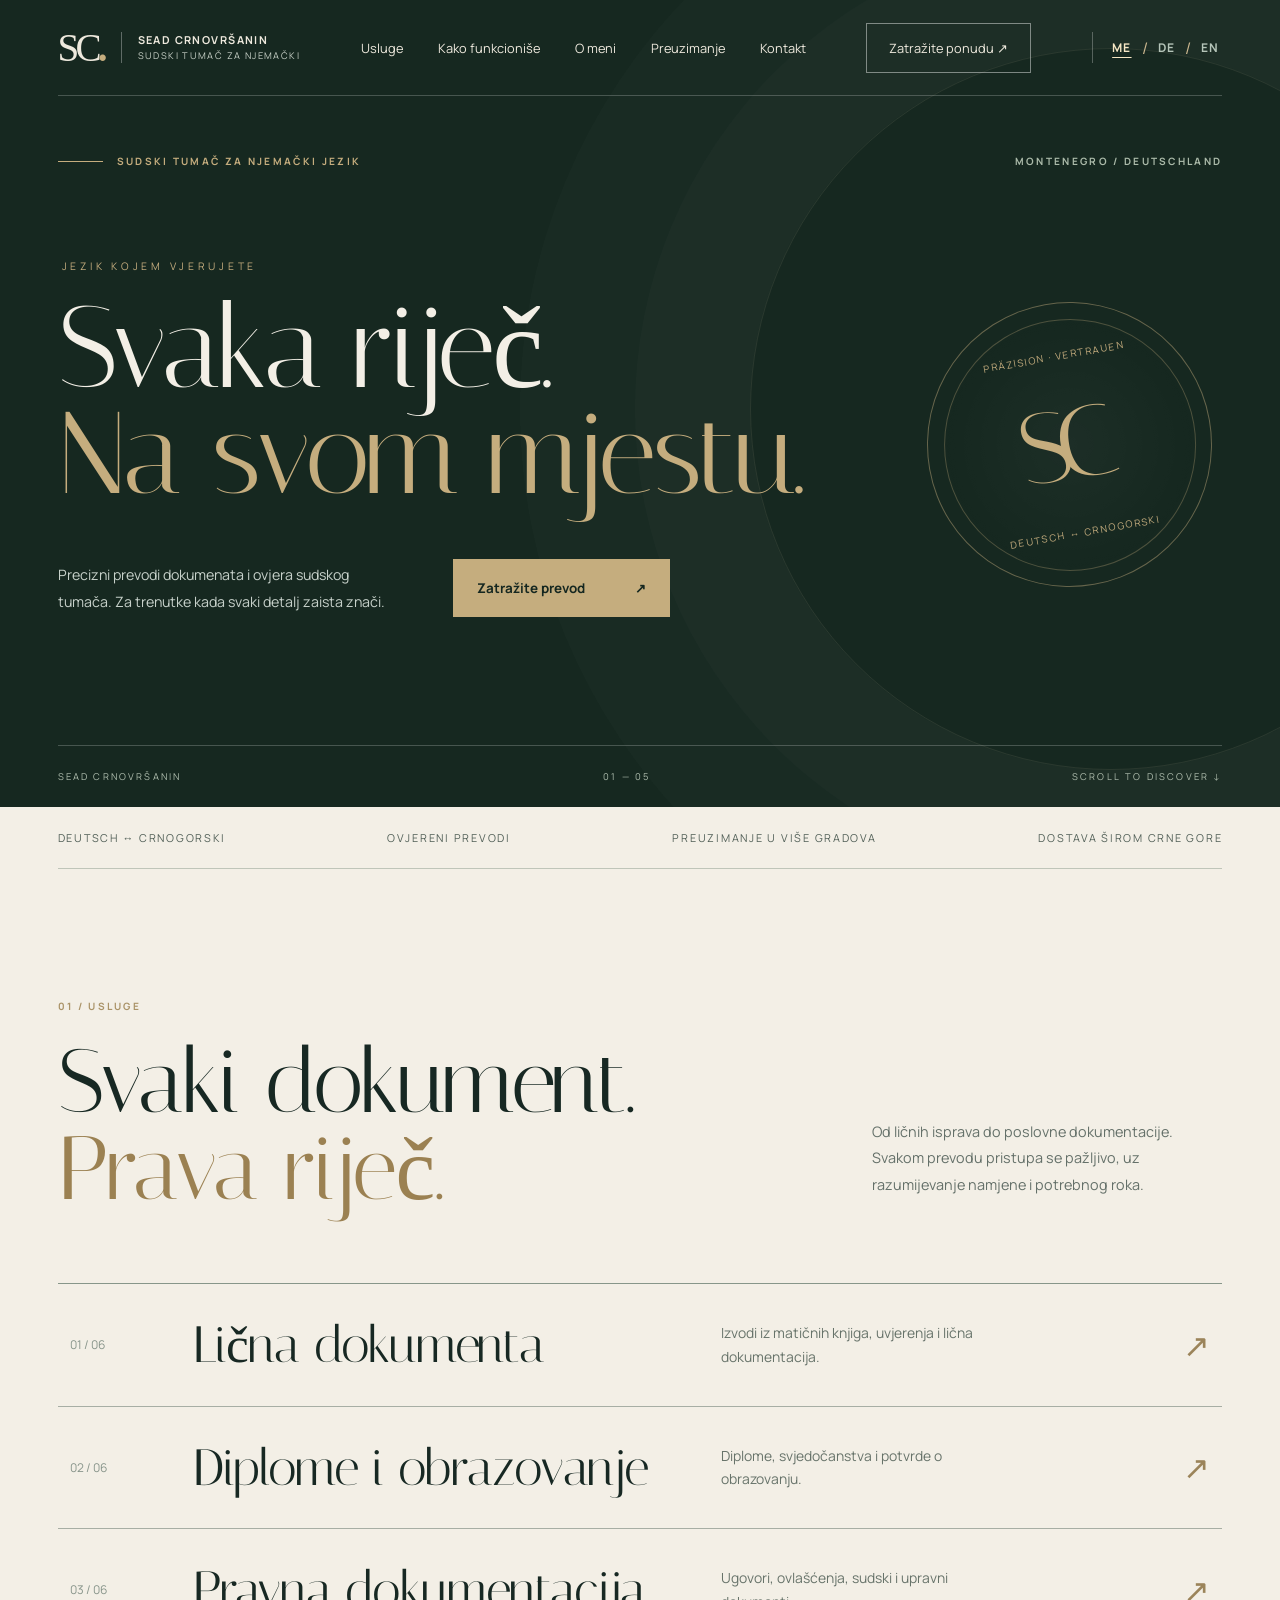
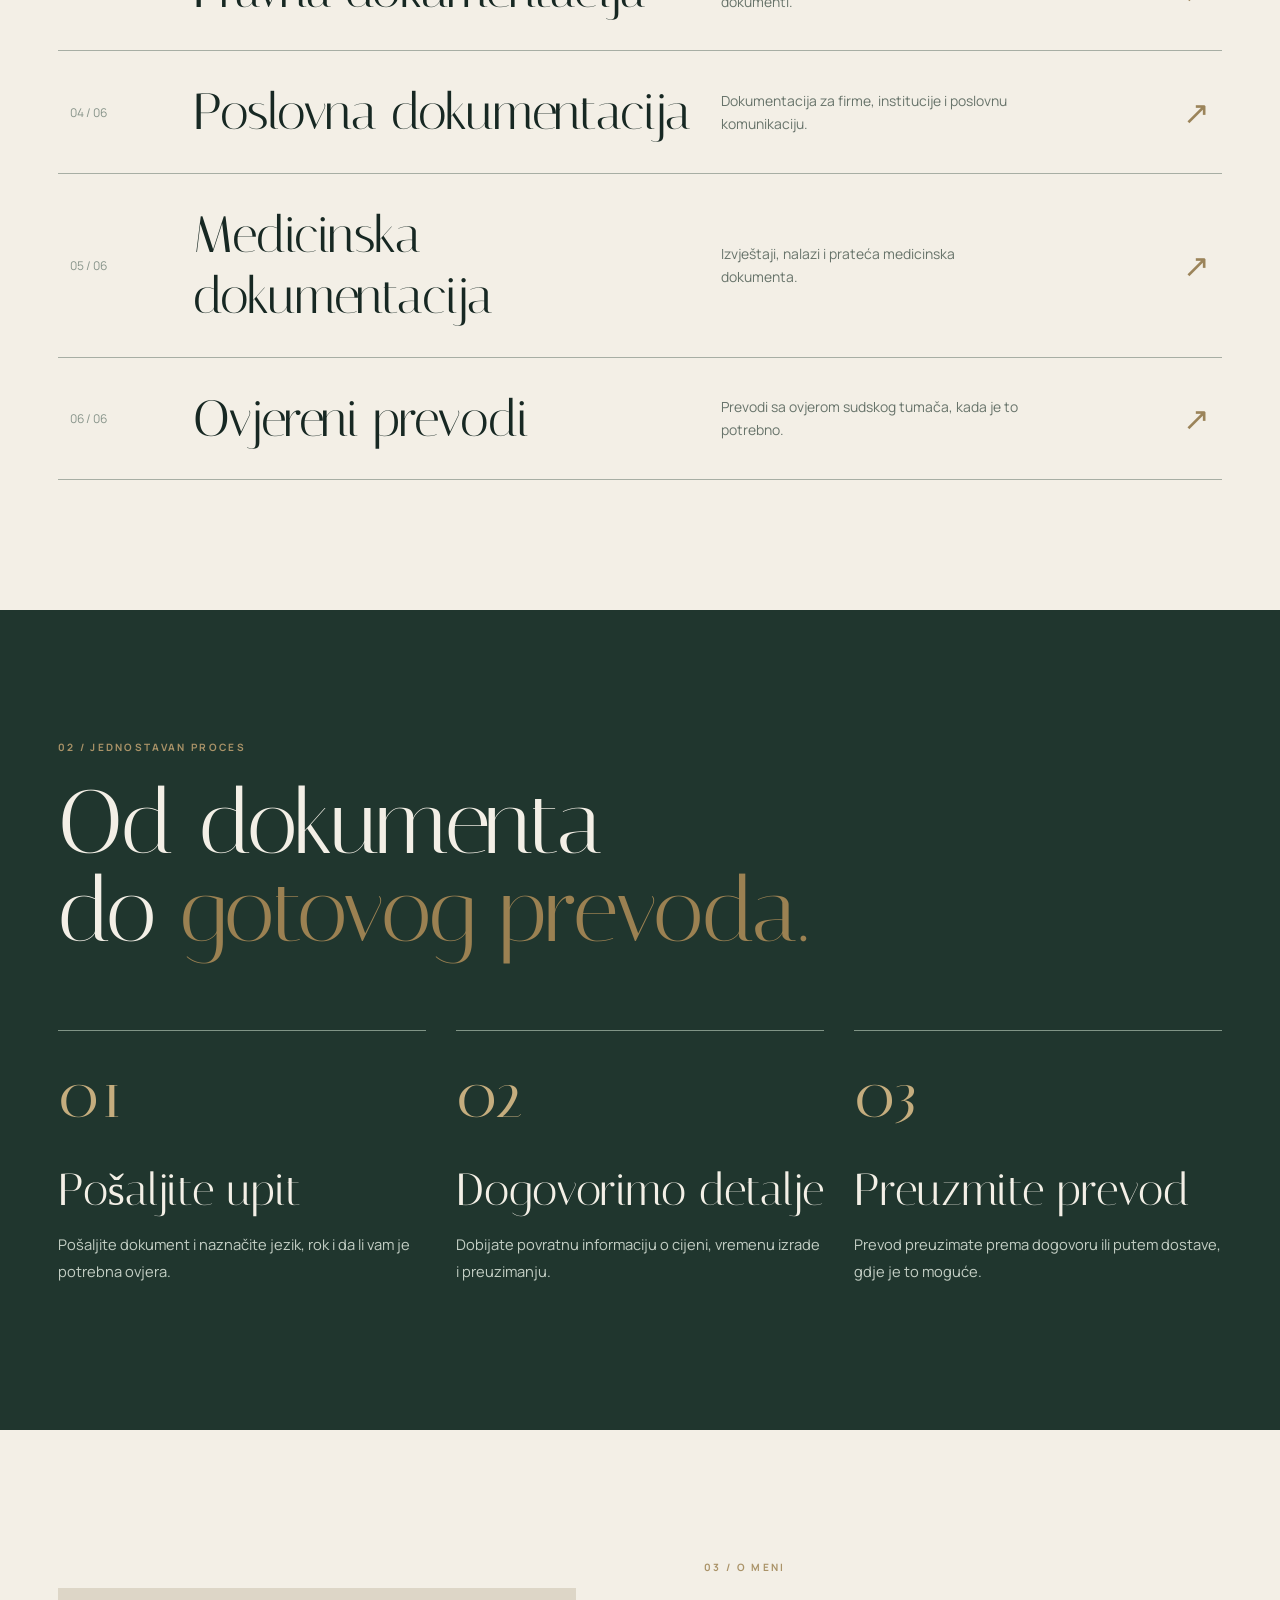
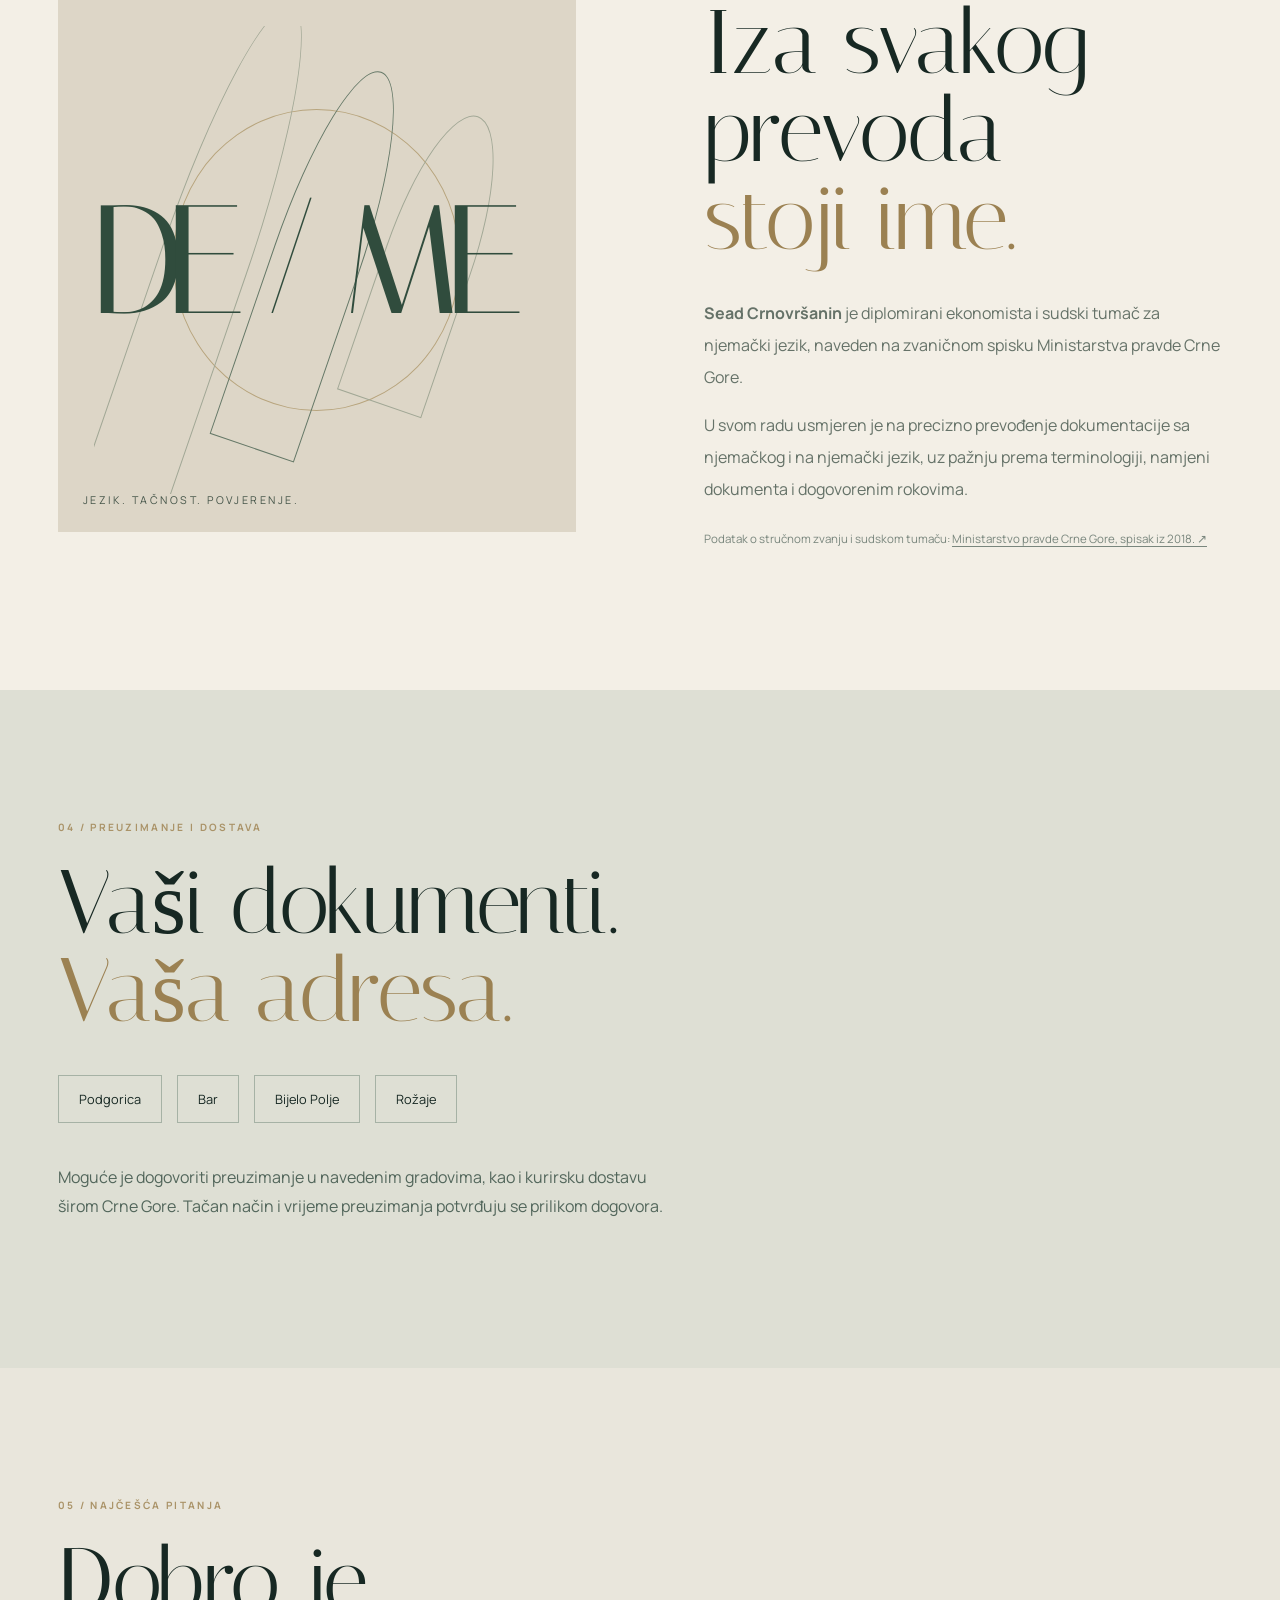
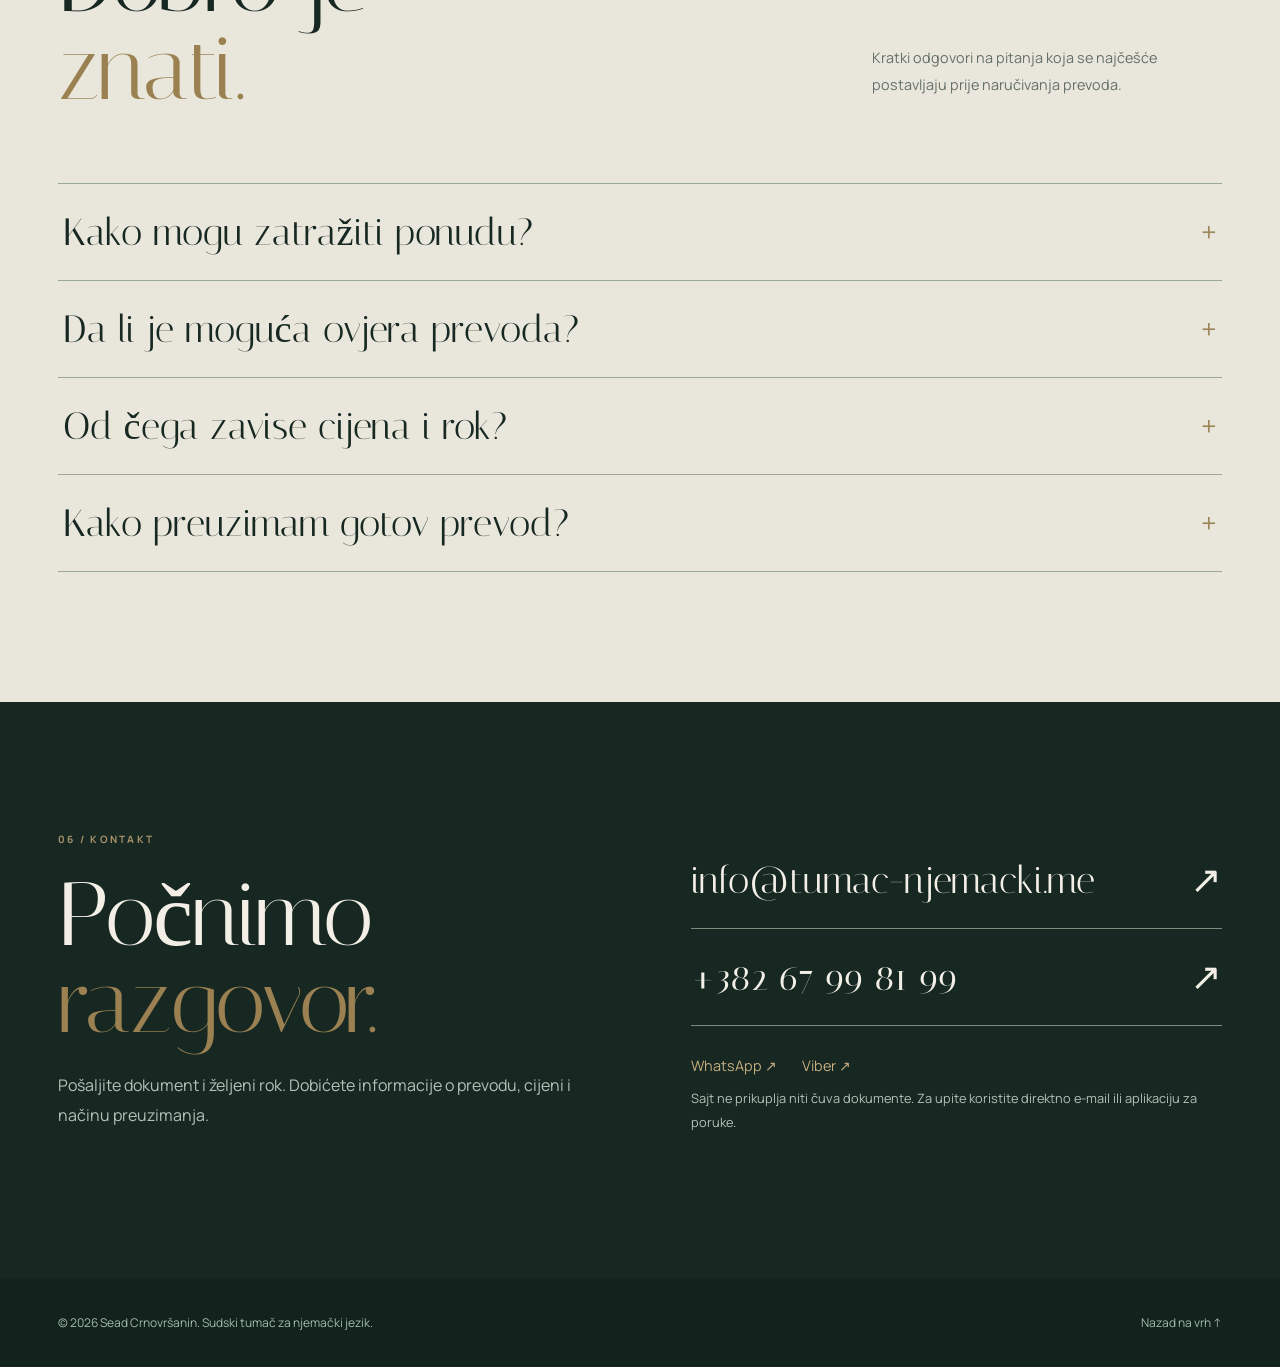
==== commit f6430241: "Restore concise sourced About section in ME DE EN" ====
--- a/index.html
+++ b/index.html
@@ -25,18 +25,19 @@
 
 .skip-link{position:absolute;left:12px;top:-70px;background:#fff;color:#172823;padding:13px 18px;z-index:30;font-weight:700}.skip-link:focus{top:10px}.faq-section{background:#e9e6dc}.faq-list{border-top:1px solid #9da89d}.faq-item{border-bottom:1px solid #9da89d}.faq-item summary{list-style:none;cursor:pointer;display:flex;justify-content:space-between;align-items:center;gap:20px;font:400 clamp(1.6rem,3vw,2.9rem) Italiana,Georgia,serif;padding:25px 5px}.faq-item summary::-webkit-details-marker{display:none}.faq-item summary span{font:400 1.7rem Manrope,sans-serif;color:#9e875b;transition:transform .2s}.faq-item[open] summary span{transform:rotate(45deg)}.faq-item p{max-width:760px;padding:0 45px 25px 5px;margin:0;color:#57685d;line-height:1.9;font-size:.93rem}.faq-item summary:focus-visible{outline:2px solid #8e744b;outline-offset:3px}@media(max-width:680px){.faq-item summary{font-size:1.8rem}}
 .lang-switch{display:flex;align-items:center;gap:7px;white-space:nowrap;border-left:1px solid #ffffff45;padding-left:16px;color:#ccb88f}.lang-switch button{background:transparent;border:0;color:#b5c5b9;cursor:pointer;padding:7px 3px;font-size:.75rem;font-weight:700;letter-spacing:.1em}.lang-switch button[aria-pressed="true"]{color:#f6e7c4;text-decoration:underline;text-underline-offset:5px}.lang-switch button:focus-visible{outline:2px solid #c5ad7e;outline-offset:3px}@media(max-width:850px){.lang-switch{margin-left:auto}.site-nav{font-size:.75rem}}@media(max-width:680px){.lang-switch{margin-left:auto;padding-left:10px}.mobile-toggle{order:4}.identity-txt{max-width:140px}.site-nav{z-index:6}}
+.source-note{font-size:.72rem!important;line-height:1.6!important;margin-top:25px;color:#79867d!important}.source-note a{text-decoration:underline;text-underline-offset:3px}.bio-copy strong{font-weight:700}
 </style>
 <script type="application/ld+json">{"@context":"https://schema.org","@type":"Person","name":"Sead Crnovršanin","jobTitle":"Sudski tumač za njemački jezik","knowsLanguage":["de","cnr"],"description":"Prevod dokumenata sa njemačkog jezika i na njemački jezik.","areaServed":{"@type":"Country","name":"Montenegro"}}</script>
 </head>
 <body>
 <a class="skip-link" href="#main">Preskoči na sadržaj</a>
-<header><a class="identity" href="#top"><span class="monogram">SC<b>.</b></span><span class="identity-txt">SEAD CRNOVRŠANIN<small>SUDSKI TUMAČ ZA NJEMAČKI</small></span></a><button class="mobile-toggle" type="button" aria-label="Otvori meni" aria-controls="nav" aria-expanded="false">☰</button><nav id="nav" class="site-nav"><a href="#usluge">Usluge</a><a href="#proces">Kako funkcioniše</a><a href="#standard">Naš pristup</a><a href="#dostava">Preuzimanje</a><a href="#kontakt">Kontakt</a></nav><a class="nav-cta" href="#kontakt">Zatražite ponudu ↗</a><div class="lang-switch" role="group" aria-label="Jezik sajta"><button type="button" data-lang="me" aria-pressed="true">ME</button><span aria-hidden="true">/</span><button type="button" data-lang="de" aria-pressed="false">DE</button><span aria-hidden="true">/</span><button type="button" data-lang="en" aria-pressed="false">EN</button></div></header>
+<header><a class="identity" href="#top"><span class="monogram">SC<b>.</b></span><span class="identity-txt">SEAD CRNOVRŠANIN<small>SUDSKI TUMAČ ZA NJEMAČKI</small></span></a><button class="mobile-toggle" type="button" aria-label="Otvori meni" aria-controls="nav" aria-expanded="false">☰</button><nav id="nav" class="site-nav"><a href="#usluge">Usluge</a><a href="#proces">Kako funkcioniše</a><a href="#standard">O meni</a><a href="#dostava">Preuzimanje</a><a href="#kontakt">Kontakt</a></nav><a class="nav-cta" href="#kontakt">Zatražite ponudu ↗</a><div class="lang-switch" role="group" aria-label="Jezik sajta"><button type="button" data-lang="me" aria-pressed="true">ME</button><span aria-hidden="true">/</span><button type="button" data-lang="de" aria-pressed="false">DE</button><span aria-hidden="true">/</span><button type="button" data-lang="en" aria-pressed="false">EN</button></div></header>
 <main id="main"><span id="top"></span>
 <section class="hero"><div class="wrap hero-content"><div class="hero-meta"><span class="eyebrow hero-label">SUDSKI TUMAČ ZA NJEMAČKI JEZIK</span><span class="eyebrow meta-location">MONTENEGRO / DEUTSCHLAND</span></div><div class="hero-stage"><div class="hero-main"><div class="hero-kicker">JEZIK KOJEM VJERUJETE</div><h1>Svaka riječ.<br><em>Na svom mjestu.</em></h1><div class="hero-bottom"><p>Precizni prevodi dokumenata i ovjera sudskog tumača. Za trenutke kada svaki detalj zaista znači.</p><a class="button" href="#kontakt">Zatražite prevod <span>↗</span></a></div></div><div class="hero-seal" aria-hidden="true"><div class="seal-inner"><span class="seal-top">PRÄZISION · VERTRAUEN</span><strong>SC</strong><span class="seal-bottom">DEUTSCH ↔ CRNOGORSKI</span></div></div></div><div class="hero-foot"><span>SEAD CRNOVRŠANIN</span><span>01 — 05</span><span>SCROLL TO DISCOVER ↓</span></div></div></section>
 <div class="wrap microstrip"><span>Deutsch ↔ Crnogorski</span><span>Ovjereni prevodi</span><span>Preuzimanje u više gradova</span><span>Dostava širom Crne Gore</span></div>
 <section class="section" id="usluge"><div class="wrap"><div class="section-heading reveal"><div><div class="eyebrow gold">01 / Usluge</div><h2 class="section-title">Svaki dokument.<br><em>Prava riječ.</em></h2></div><p class="section-intro">Od ličnih isprava do poslovne dokumentacije. Svakom prevodu pristupa se pažljivo, uz razumijevanje namjene i potrebnog roka.</p></div><div class="services editorial-services"><a class="service service-row reveal" href="#kontakt"><span class="service-num">01 / 06</span><h3>Lična dokumenta</h3><p>Izvodi iz matičnih knjiga, uvjerenja i lična dokumentacija.</p><span class="service-end">↗</span></a><a class="service service-row reveal" href="#kontakt"><span class="service-num">02 / 06</span><h3>Diplome i obrazovanje</h3><p>Diplome, svjedočanstva i potvrde o obrazovanju.</p><span class="service-end">↗</span></a><a class="service service-row reveal" href="#kontakt"><span class="service-num">03 / 06</span><h3>Pravna dokumentacija</h3><p>Ugovori, ovlašćenja, sudski i upravni dokumenti.</p><span class="service-end">↗</span></a><a class="service service-row reveal" href="#kontakt"><span class="service-num">04 / 06</span><h3>Poslovna dokumentacija</h3><p>Dokumentacija za firme, institucije i poslovnu komunikaciju.</p><span class="service-end">↗</span></a><a class="service service-row reveal" href="#kontakt"><span class="service-num">05 / 06</span><h3>Medicinska dokumentacija</h3><p>Izvještaji, nalazi i prateća medicinska dokumenta.</p><span class="service-end">↗</span></a><a class="service service-row reveal" href="#kontakt"><span class="service-num">06 / 06</span><h3>Ovjereni prevodi</h3><p>Prevodi sa ovjerom sudskog tumača, kada je to potrebno.</p><span class="service-end">↗</span></a></div></div></section>
 <section class="section dark-section" id="proces"><div class="wrap"><div class="eyebrow gold">02 / Jednostavan proces</div><h2 class="section-title reveal">Od dokumenta<br>do <em>gotovog prevoda.</em></h2><div class="steps"><div class="step reveal"><b>01</b><h3>Pošaljite upit</h3><p>Pošaljite dokument i naznačite jezik, rok i da li vam je potrebna ovjera.</p></div><div class="step reveal"><b>02</b><h3>Dogovorimo detalje</h3><p>Dobijate povratnu informaciju o cijeni, vremenu izrade i preuzimanju.</p></div><div class="step reveal"><b>03</b><h3>Preuzmite prevod</h3><p>Prevod preuzimate prema dogovoru ili putem dostave, gdje je to moguće.</p></div></div></div></section>
-<section class="section" id="standard"><div class="wrap bio-grid"><div class="bio-art reveal"><div class="bio-architecture" aria-hidden="true"><i></i><i></i><i></i></div><div class="bio-inscription">DE / ME</div><span>JEZIK. TAČNOST. POVJERENJE.</span></div><div class="bio-copy reveal"><div class="eyebrow gold">03 / Profesionalni pristup</div><h2 class="section-title">Preciznost u<br><em>svakom detalju.</em></h2><p>Dokumenta zahtijevaju pažljivo razumijevanje sadržaja, terminologije i namjene prevoda. Zato svaki upit počinje provjerom vrste dokumenta, zahtjeva za ovjeru i potrebnog roka.</p><p>Prevođenje sa njemačkog i na njemački jezik, uz jasan dogovor i diskretan pristup dokumentaciji.</p></div></div></section>
+<section class="section" id="standard"><div class="wrap bio-grid"><div class="bio-art reveal"><div class="bio-architecture" aria-hidden="true"><i></i><i></i><i></i></div><div class="bio-inscription">DE / ME</div><span>JEZIK. TAČNOST. POVJERENJE.</span></div><div class="bio-copy reveal"><div class="eyebrow gold">03 / O meni</div><h2 class="section-title">Iza svakog prevoda<br><em>stoji ime.</em></h2><p><strong>Sead Crnovršanin</strong> je diplomirani ekonomista i sudski tumač za njemački jezik, naveden na zvaničnom spisku Ministarstva pravde Crne Gore.</p><p>U svom radu usmjeren je na precizno prevođenje dokumentacije sa njemačkog i na njemački jezik, uz pažnju prema terminologiji, namjeni dokumenta i dogovorenim rokovima.</p><p class="source-note">Podatak o stručnom zvanju i sudskom tumaču: <a href="https://www.gov.me/en/article/190720--spisak-sudskih-tumaca-azuriran-19-9-2018" target="_blank" rel="noopener noreferrer">Ministarstvo pravde Crne Gore, spisak iz 2018. ↗</a></p></div></div></section>
 <section class="section delivery" id="dostava"><div class="wrap"><div class="eyebrow gold">04 / Preuzimanje i dostava</div><h2 class="section-title reveal">Vaši dokumenti.<br><em>Vaša adresa.</em></h2><div class="cities reveal"><span>Podgorica</span><span>Bar</span><span>Bijelo Polje</span><span>Rožaje</span></div><p class="reveal">Moguće je dogovoriti preuzimanje u navedenim gradovima, kao i kurirsku dostavu širom Crne Gore. Tačan način i vrijeme preuzimanja potvrđuju se prilikom dogovora.</p></div></section>
 <section class="section faq-section" id="pitanja"><div class="wrap"><div class="section-heading reveal"><div><div class="eyebrow gold">05 / Najčešća pitanja</div><h2 class="section-title">Dobro je<br><em>znati.</em></h2></div><p class="section-intro">Kratki odgovori na pitanja koja se najčešće postavljaju prije naručivanja prevoda.</p></div><div class="faq-list"><details class="faq-item reveal"><summary>Kako mogu zatražiti ponudu? <span aria-hidden="true">+</span></summary><p>Pošaljite upit e-mailom ili telefonom, uz informaciju koji dokument treba prevesti, na koji jezik i u kom roku. Nemojte slati osjetljiva dokumenta bez potrebe.</p></details><details class="faq-item reveal"><summary>Da li je moguća ovjera prevoda? <span aria-hidden="true">+</span></summary><p>Za dokumenta kojima je potrebna ovjera sudskog tumača, naznačite tu potrebu prilikom upita kako biste dobili odgovarajuće informacije.</p></details><details class="faq-item reveal"><summary>Od čega zavise cijena i rok? <span aria-hidden="true">+</span></summary><p>Od vrste dokumenta, obima, složenosti, zahtjeva za ovjeru i dogovorenog roka. Tačne uslove dobijate po slanju upita.</p></details><details class="faq-item reveal"><summary>Kako preuzimam gotov prevod? <span aria-hidden="true">+</span></summary><p>Način preuzimanja, uključujući dostupne lokacije ili kurirsku dostavu, dogovarate direktno prije izrade.</p></details></div></div></section>
 <section class="section contact" id="kontakt"><div class="wrap contact-grid"><div class="reveal"><div class="eyebrow gold">06 / Kontakt</div><h2 class="section-title">Počnimo<br><em>razgovor.</em></h2><p>Pošaljite dokument i željeni rok. Dobićete informacije o prevodu, cijeni i načinu preuzimanja.</p></div><div class="contact-links reveal"><a class="contact-link" href="mailto:info@tumac-njemacki.me?subject=Upit%20za%20prevod">info@tumac-njemacki.me <span>↗</span></a><a class="contact-link" href="tel:+38267998199">+382 67 99 81 99 <span>↗</span></a><div class="message-links"><a href="https://wa.me/38267998199" target="_blank" rel="noopener noreferrer">WhatsApp ↗</a><a href="viber://chat?number=%2B38267998199">Viber ↗</a></div><p style="font-size:.8rem">Sajt ne prikuplja niti čuva dokumente. Za upite koristite direktno e-mail ili aplikaciju za poruke.</p></div></div></section>
@@ -50,8 +51,8 @@
 if('IntersectionObserver' in window){const o=new IntersectionObserver(es=>es.forEach(e=>{if(e.isIntersecting){e.target.classList.add('visible');o.unobserve(e.target)}}),{threshold:.08});document.querySelectorAll('.reveal').forEach(e=>o.observe(e))}else document.querySelectorAll('.reveal').forEach(e=>e.classList.add('visible'));
 </script><script>
 (function(){
-const translations={"SEAD CRNOVRŠANIN":"SEAD CRNOVRŠANIN","SUDSKI TUMAČ ZA NJEMAČKI":"GERICHTSDOLMETSCHER FÜR DEUTSCH","Usluge":"Leistungen","Kako funkcioniše":"So funktioniert es","Naš pristup":"Unser Anspruch","Preuzimanje":"Abholung","Kontakt":"Kontakt","Zatražite ponudu ↗":"Angebot anfordern ↗","SUDSKI TUMAČ ZA NJEMAČKI JEZIK":"GERICHTSDOLMETSCHER FÜR DEUTSCH","MONTENEGRO / DEUTSCHLAND":"MONTENEGRO / DEUTSCHLAND","JEZIK KOJEM VJERUJETE":"SPRACHE, DER SIE VERTRAUEN","Svaka riječ.":"Jedes Wort.","Na svom mjestu.":"Am richtigen Platz.","Precizni prevodi dokumenata i ovjera sudskog tumača. Za trenutke kada svaki detalj zaista znači.":"Präzise Dokumentenübersetzungen und beglaubigte Übersetzungen. Wenn jedes Detail zählt.","Zatražite prevod":"Übersetzung anfragen","SCROLL TO DISCOVER ↓":"MEHR ENTDECKEN ↓","Deutsch ↔ Crnogorski":"Deutsch ↔ Montenegrinisch","Ovjereni prevodi":"Beglaubigte Übersetzungen","Preuzimanje u više gradova":"Abholung in mehreren Städten","Dostava širom Crne Gore":"Versand in ganz Montenegro","01 / Usluge":"01 / Leistungen","Svaki dokument.":"Jedes Dokument.","Prava riječ.":"Das passende Wort.","Od ličnih isprava do poslovne dokumentacije. Svakom prevodu pristupa se pažljivo, uz razumijevanje namjene i potrebnog roka.":"Von persönlichen Urkunden bis zu Geschäftsunterlagen: Jede Übersetzung wird sorgfältig und unter Berücksichtigung des Verwendungszwecks und der Frist bearbeitet.","Lična dokumenta":"Persönliche Dokumente","Izvodi iz matičnih knjiga, uvjerenja i lična dokumentacija.":"Personenstandsurkunden, Bescheinigungen und persönliche Unterlagen.","Diplome i obrazovanje":"Zeugnisse und Ausbildung","Diplome, svjedočanstva i potvrde o obrazovanju.":"Diplome, Zeugnisse und Ausbildungsnachweise.","Pravna dokumentacija":"Rechtliche Dokumente","Ugovori, ovlašćenja, sudski i upravni dokumenti.":"Verträge, Vollmachten sowie Gerichts- und Verwaltungsunterlagen.","Poslovna dokumentacija":"Geschäftsunterlagen","Dokumentacija za firme, institucije i poslovnu komunikaciju.":"Unterlagen für Unternehmen, Institutionen und die Geschäftskommunikation.","Medicinska dokumentacija":"Medizinische Dokumente","Izvještaji, nalazi i prateća medicinska dokumenta.":"Befunde, Berichte und weitere medizinische Unterlagen.","Prevodi sa ovjerom sudskog tumača, kada je to potrebno.":"Übersetzungen mit Beglaubigung durch einen ermächtigten Übersetzer, sofern erforderlich.","02 / Jednostavan proces":"02 / Einfacher Ablauf","Od dokumenta":"Vom Dokument","do":"zur","gotovog prevoda.":"fertigen Übersetzung.","Pošaljite upit":"Anfrage senden","Pošaljite dokument i naznačite jezik, rok i da li vam je potrebna ovjera.":"Beschreiben Sie Ihr Dokument und nennen Sie Sprachrichtung, Frist und ob eine Beglaubigung erforderlich ist.","Dogovorimo detalje":"Details abstimmen","Dobijate povratnu informaciju o cijeni, vremenu izrade i preuzimanju.":"Sie erhalten Informationen zu Preis, Bearbeitungszeit und Abholung.","Preuzmite prevod":"Übersetzung erhalten","Prevod preuzimate prema dogovoru ili putem dostave, gdje je to moguće.":"Sie erhalten Ihre Übersetzung nach Vereinbarung oder per Versand, sofern möglich.","JEZIK. TAČNOST. POVJERENJE.":"SPRACHE. PRÄZISION. VERTRAUEN.","03 / Profesionalni pristup":"03 / Unser Anspruch","Preciznost u":"Präzision in","svakom detalju.":"jedem Detail.","Dokumenta zahtijevaju pažljivo razumijevanje sadržaja, terminologije i namjene prevoda. Zato svaki upit počinje provjerom vrste dokumenta, zahtjeva za ovjeru i potrebnog roka.":"Dokumente erfordern ein genaues Verständnis von Inhalt, Fachterminologie und Verwendungszweck. Daher klären wir zunächst die Dokumentenart, den Beglaubigungsbedarf und die gewünschte Frist.","Prevođenje sa njemačkog i na njemački jezik, uz jasan dogovor i diskretan pristup dokumentaciji.":"Übersetzungen aus dem Deutschen und ins Deutsche – mit klarer Abstimmung und vertraulichem Umgang mit Unterlagen.","04 / Preuzimanje i dostava":"04 / Abholung und Versand","Vaši dokumenti.":"Ihre Dokumente.","Vaša adresa.":"Ihr Wunschort.","Podgorica":"Podgorica","Bar":"Bar","Bijelo Polje":"Bijelo Polje","Rožaje":"Rožaje","Moguće je dogovoriti preuzimanje u navedenim gradovima, kao i kurirsku dostavu širom Crne Gore. Tačan način i vrijeme preuzimanja potvrđuju se prilikom dogovora.":"Die Abholung kann in den genannten Städten vereinbart werden. Ein Kurierdienst innerhalb Montenegros ist ebenfalls möglich. Ort und Zeitpunkt werden individuell abgestimmt.","05 / Najčešća pitanja":"05 / Häufige Fragen","Dobro je":"Gut zu","znati.":"wissen.","Kratki odgovori na pitanja koja se najčešće postavljaju prije naručivanja prevoda.":"Kurze Antworten auf häufige Fragen vor der Beauftragung einer Übersetzung.","Kako mogu zatražiti ponudu?":"Wie erhalte ich ein Angebot?","Pošaljite upit e-mailom ili telefonom, uz informaciju koji dokument treba prevesti, na koji jezik i u kom roku. Nemojte slati osjetljiva dokumenta bez potrebe.":"Kontaktieren Sie uns per E-Mail oder Telefon und teilen Sie uns Dokumentenart, Sprachrichtung und gewünschte Frist mit. Senden Sie sensible Unterlagen nur, wenn dies erforderlich ist.","Da li je moguća ovjera prevoda?":"Sind beglaubigte Übersetzungen möglich?","Za dokumenta kojima je potrebna ovjera sudskog tumača, naznačite tu potrebu prilikom upita kako biste dobili odgovarajuće informacije.":"Wenn Sie eine beglaubigte Übersetzung benötigen, geben Sie dies bei Ihrer Anfrage an, damit die Anforderungen geklärt werden können.","Od čega zavise cijena i rok?":"Wovon hängen Preis und Dauer ab?","Od vrste dokumenta, obima, složenosti, zahtjeva za ovjeru i dogovorenog roka. Tačne uslove dobijate po slanju upita.":"Von Art, Umfang und Schwierigkeit des Dokuments sowie Beglaubigung und gewünschter Frist. Konkrete Konditionen erhalten Sie auf Anfrage.","Kako preuzimam gotov prevod?":"Wie erhalte ich meine Übersetzung?","Način preuzimanja, uključujući dostupne lokacije ili kurirsku dostavu, dogovarate direktno prije izrade.":"Abholort oder Kurierzustellung werden vor der Bearbeitung individuell vereinbart.","06 / Kontakt":"06 / Kontakt","Počnimo":"Lassen Sie uns","razgovor.":"sprechen.","Pošaljite dokument i željeni rok. Dobićete informacije o prevodu, cijeni i načinu preuzimanja.":"Beschreiben Sie Ihr Dokument und den gewünschten Termin. Sie erhalten Informationen zu Übersetzung, Preis und Abholung.","Sajt ne prikuplja niti čuva dokumente. Za upite koristite direktno e-mail ili aplikaciju za poruke.":"Diese Website speichert keine Dokumente. Für Anfragen nutzen Sie bitte E-Mail oder einen Messenger.","Nazad na vrh ↑":"Nach oben ↑"};
-const english={"SUDSKI TUMAČ ZA NJEMAČKI":"CERTIFIED GERMAN TRANSLATIONS","Usluge":"Services","Kako funkcioniše":"How it works","Naš pristup":"Our approach","Preuzimanje":"Collection","Kontakt":"Contact","Zatražite ponudu ↗":"Request a quote ↗","SUDSKI TUMAČ ZA NJEMAČKI JEZIK":"SWORN TRANSLATOR FOR GERMAN","MONTENEGRO / DEUTSCHLAND":"MONTENEGRO / GERMANY","JEZIK KOJEM VJERUJETE":"LANGUAGE YOU CAN TRUST","Svaka riječ.":"Every word.","Na svom mjestu.":"In its right place.","Precizni prevodi dokumenata i ovjera sudskog tumača. Za trenutke kada svaki detalj zaista znači.":"Precise document translations and certified translations. For the moments when every detail matters.","Zatražite prevod":"Request a translation","SCROLL TO DISCOVER ↓":"SCROLL TO EXPLORE ↓","Deutsch ↔ Crnogorski":"German ↔ Montenegrin","Ovjereni prevodi":"Certified translations","Preuzimanje u više gradova":"Collection in multiple cities","Dostava širom Crne Gore":"Delivery across Montenegro","01 / Usluge":"01 / Services","Svaki dokument.":"Every document.","Prava riječ.":"The right words.","Od ličnih isprava do poslovne dokumentacije. Svakom prevodu pristupa se pažljivo, uz razumijevanje namjene i potrebnog roka.":"From personal records to business documents, every translation receives careful attention to its purpose and deadline.","Lična dokumenta":"Personal documents","Izvodi iz matičnih knjiga, uvjerenja i lična dokumentacija.":"Civil registry extracts, certificates and personal records.","Diplome i obrazovanje":"Education and diplomas","Diplome, svjedočanstva i potvrde o obrazovanju.":"Diplomas, transcripts and educational certificates.","Pravna dokumentacija":"Legal documents","Ugovori, ovlašćenja, sudski i upravni dokumenti.":"Contracts, powers of attorney, court and administrative documents.","Poslovna dokumentacija":"Business documents","Dokumentacija za firme, institucije i poslovnu komunikaciju.":"Documents for companies, institutions and business communications.","Medicinska dokumentacija":"Medical documents","Izvještaji, nalazi i prateća medicinska dokumenta.":"Medical reports, test results and related records.","Prevodi sa ovjerom sudskog tumača, kada je to potrebno.":"Translations certified by a sworn translator when required.","02 / Jednostavan proces":"02 / Simple process","Od dokumenta":"From document","do":"to","gotovog prevoda.":"finished translation.","Pošaljite upit":"Send an enquiry","Pošaljite dokument i naznačite jezik, rok i da li vam je potrebna ovjera.":"Describe your document, the language direction, your deadline and whether certification is needed.","Dogovorimo detalje":"Confirm the details","Dobijate povratnu informaciju o cijeni, vremenu izrade i preuzimanju.":"Receive information on price, turnaround and collection.","Preuzmite prevod":"Receive your translation","Prevod preuzimate prema dogovoru ili putem dostave, gdje je to moguće.":"Collect your translation as agreed or arrange delivery where available.","JEZIK. TAČNOST. POVJERENJE.":"LANGUAGE. PRECISION. TRUST.","03 / Profesionalni pristup":"03 / Professional approach","Preciznost u":"Precision in","svakom detalju.":"every detail.","Dokumenta zahtijevaju pažljivo razumijevanje sadržaja, terminologije i namjene prevoda. Zato svaki upit počinje provjerom vrste dokumenta, zahtjeva za ovjeru i potrebnog roka.":"Documents require a careful understanding of their content, terminology and intended use. Each enquiry begins by confirming the document type, certification requirements and deadline.","Prevođenje sa njemačkog i na njemački jezik, uz jasan dogovor i diskretan pristup dokumentaciji.":"Translations from and into German, with clear communication and discreet handling of documents.","04 / Preuzimanje i dostava":"04 / Collection and delivery","Vaši dokumenti.":"Your documents.","Vaša adresa.":"Your destination.","Moguće je dogovoriti preuzimanje u navedenim gradovima, kao i kurirsku dostavu širom Crne Gore. Tačan način i vrijeme preuzimanja potvrđuju se prilikom dogovora.":"Collection can be arranged in the listed cities, as well as courier delivery throughout Montenegro. The method and time of collection are confirmed individually.","05 / Najčešća pitanja":"05 / Frequently asked questions","Dobro je":"Good to","znati.":"know.","Kratki odgovori na pitanja koja se najčešće postavljaju prije naručivanja prevoda.":"Quick answers to common questions before ordering a translation.","Kako mogu zatražiti ponudu?":"How do I request a quote?","Pošaljite upit e-mailom ili telefonom, uz informaciju koji dokument treba prevesti, na koji jezik i u kom roku. Nemojte slati osjetljiva dokumenta bez potrebe.":"Contact us by email or phone, specifying the document type, target language and deadline. Avoid sending sensitive documents unnecessarily.","Da li je moguća ovjera prevoda?":"Can translations be certified?","Za dokumenta kojima je potrebna ovjera sudskog tumača, naznačite tu potrebu prilikom upita kako biste dobili odgovarajuće informacije.":"If you require a certified translation, mention this in your enquiry so the appropriate requirements can be confirmed.","Od čega zavise cijena i rok?":"What determines price and turnaround?","Od vrste dokumenta, obima, složenosti, zahtjeva za ovjeru i dogovorenog roka. Tačne uslove dobijate po slanju upita.":"Document type, length, complexity, certification requirements and deadline. You will receive a specific quote after your enquiry.","Kako preuzimam gotov prevod?":"How will I receive my translation?","Način preuzimanja, uključujući dostupne lokacije ili kurirsku dostavu, dogovarate direktno prije izrade.":"Collection arrangements, including locations or courier delivery, are agreed before work begins.","06 / Kontakt":"06 / Contact","Počnimo":"Let's","razgovor.":"talk.","Pošaljite dokument i željeni rok. Dobićete informacije o prevodu, cijeni i načinu preuzimanja.":"Get in touch with your document details and preferred deadline for information on translation, pricing and collection.","Sajt ne prikuplja niti čuva dokumente. Za upite koristite direktno e-mail ili aplikaciju za poruke.":"This website does not collect or store documents. Please contact us directly by email or messaging app.","Nazad na vrh ↑":"Back to top ↑"};
+const translations={"SEAD CRNOVRŠANIN":"SEAD CRNOVRŠANIN","SUDSKI TUMAČ ZA NJEMAČKI":"GERICHTSDOLMETSCHER FÜR DEUTSCH","Usluge":"Leistungen","Kako funkcioniše":"So funktioniert es","Naš pristup":"Über mich","Preuzimanje":"Abholung","Kontakt":"Kontakt","Zatražite ponudu ↗":"Angebot anfordern ↗","SUDSKI TUMAČ ZA NJEMAČKI JEZIK":"GERICHTSDOLMETSCHER FÜR DEUTSCH","MONTENEGRO / DEUTSCHLAND":"MONTENEGRO / DEUTSCHLAND","JEZIK KOJEM VJERUJETE":"SPRACHE, DER SIE VERTRAUEN","Svaka riječ.":"Jedes Wort.","Na svom mjestu.":"Am richtigen Platz.","Precizni prevodi dokumenata i ovjera sudskog tumača. Za trenutke kada svaki detalj zaista znači.":"Präzise Dokumentenübersetzungen und beglaubigte Übersetzungen. Wenn jedes Detail zählt.","Zatražite prevod":"Übersetzung anfragen","SCROLL TO DISCOVER ↓":"MEHR ENTDECKEN ↓","Deutsch ↔ Crnogorski":"Deutsch ↔ Montenegrinisch","Ovjereni prevodi":"Beglaubigte Übersetzungen","Preuzimanje u više gradova":"Abholung in mehreren Städten","Dostava širom Crne Gore":"Versand in ganz Montenegro","01 / Usluge":"01 / Leistungen","Svaki dokument.":"Jedes Dokument.","Prava riječ.":"Das passende Wort.","Od ličnih isprava do poslovne dokumentacije. Svakom prevodu pristupa se pažljivo, uz razumijevanje namjene i potrebnog roka.":"Von persönlichen Urkunden bis zu Geschäftsunterlagen: Jede Übersetzung wird sorgfältig und unter Berücksichtigung des Verwendungszwecks und der Frist bearbeitet.","Lična dokumenta":"Persönliche Dokumente","Izvodi iz matičnih knjiga, uvjerenja i lična dokumentacija.":"Personenstandsurkunden, Bescheinigungen und persönliche Unterlagen.","Diplome i obrazovanje":"Zeugnisse und Ausbildung","Diplome, svjedočanstva i potvrde o obrazovanju.":"Diplome, Zeugnisse und Ausbildungsnachweise.","Pravna dokumentacija":"Rechtliche Dokumente","Ugovori, ovlašćenja, sudski i upravni dokumenti.":"Verträge, Vollmachten sowie Gerichts- und Verwaltungsunterlagen.","Poslovna dokumentacija":"Geschäftsunterlagen","Dokumentacija za firme, institucije i poslovnu komunikaciju.":"Unterlagen für Unternehmen, Institutionen und die Geschäftskommunikation.","Medicinska dokumentacija":"Medizinische Dokumente","Izvještaji, nalazi i prateća medicinska dokumenta.":"Befunde, Berichte und weitere medizinische Unterlagen.","Prevodi sa ovjerom sudskog tumača, kada je to potrebno.":"Übersetzungen mit Beglaubigung durch einen ermächtigten Übersetzer, sofern erforderlich.","02 / Jednostavan proces":"02 / Einfacher Ablauf","Od dokumenta":"Vom Dokument","do":"zur","gotovog prevoda.":"fertigen Übersetzung.","Pošaljite upit":"Anfrage senden","Pošaljite dokument i naznačite jezik, rok i da li vam je potrebna ovjera.":"Beschreiben Sie Ihr Dokument und nennen Sie Sprachrichtung, Frist und ob eine Beglaubigung erforderlich ist.","Dogovorimo detalje":"Details abstimmen","Dobijate povratnu informaciju o cijeni, vremenu izrade i preuzimanju.":"Sie erhalten Informationen zu Preis, Bearbeitungszeit und Abholung.","Preuzmite prevod":"Übersetzung erhalten","Prevod preuzimate prema dogovoru ili putem dostave, gdje je to moguće.":"Sie erhalten Ihre Übersetzung nach Vereinbarung oder per Versand, sofern möglich.","JEZIK. TAČNOST. POVJERENJE.":"SPRACHE. PRÄZISION. VERTRAUEN.","03 / Profesionalni pristup":"03 / Unser Anspruch","Preciznost u":"Präzision in","svakom detalju.":"jedem Detail.","Dokumenta zahtijevaju pažljivo razumijevanje sadržaja, terminologije i namjene prevoda. Zato svaki upit počinje provjerom vrste dokumenta, zahtjeva za ovjeru i potrebnog roka.":"Dokumente erfordern ein genaues Verständnis von Inhalt, Fachterminologie und Verwendungszweck. Daher klären wir zunächst die Dokumentenart, den Beglaubigungsbedarf und die gewünschte Frist.","Prevođenje sa njemačkog i na njemački jezik, uz jasan dogovor i diskretan pristup dokumentaciji.":"Übersetzungen aus dem Deutschen und ins Deutsche – mit klarer Abstimmung und vertraulichem Umgang mit Unterlagen.","04 / Preuzimanje i dostava":"04 / Abholung und Versand","Vaši dokumenti.":"Ihre Dokumente.","Vaša adresa.":"Ihr Wunschort.","Podgorica":"Podgorica","Bar":"Bar","Bijelo Polje":"Bijelo Polje","Rožaje":"Rožaje","Moguće je dogovoriti preuzimanje u navedenim gradovima, kao i kurirsku dostavu širom Crne Gore. Tačan način i vrijeme preuzimanja potvrđuju se prilikom dogovora.":"Die Abholung kann in den genannten Städten vereinbart werden. Ein Kurierdienst innerhalb Montenegros ist ebenfalls möglich. Ort und Zeitpunkt werden individuell abgestimmt.","05 / Najčešća pitanja":"05 / Häufige Fragen","Dobro je":"Gut zu","znati.":"wissen.","Kratki odgovori na pitanja koja se najčešće postavljaju prije naručivanja prevoda.":"Kurze Antworten auf häufige Fragen vor der Beauftragung einer Übersetzung.","Kako mogu zatražiti ponudu?":"Wie erhalte ich ein Angebot?","Pošaljite upit e-mailom ili telefonom, uz informaciju koji dokument treba prevesti, na koji jezik i u kom roku. Nemojte slati osjetljiva dokumenta bez potrebe.":"Kontaktieren Sie uns per E-Mail oder Telefon und teilen Sie uns Dokumentenart, Sprachrichtung und gewünschte Frist mit. Senden Sie sensible Unterlagen nur, wenn dies erforderlich ist.","Da li je moguća ovjera prevoda?":"Sind beglaubigte Übersetzungen möglich?","Za dokumenta kojima je potrebna ovjera sudskog tumača, naznačite tu potrebu prilikom upita kako biste dobili odgovarajuće informacije.":"Wenn Sie eine beglaubigte Übersetzung benötigen, geben Sie dies bei Ihrer Anfrage an, damit die Anforderungen geklärt werden können.","Od čega zavise cijena i rok?":"Wovon hängen Preis und Dauer ab?","Od vrste dokumenta, obima, složenosti, zahtjeva za ovjeru i dogovorenog roka. Tačne uslove dobijate po slanju upita.":"Von Art, Umfang und Schwierigkeit des Dokuments sowie Beglaubigung und gewünschter Frist. Konkrete Konditionen erhalten Sie auf Anfrage.","Kako preuzimam gotov prevod?":"Wie erhalte ich meine Übersetzung?","Način preuzimanja, uključujući dostupne lokacije ili kurirsku dostavu, dogovarate direktno prije izrade.":"Abholort oder Kurierzustellung werden vor der Bearbeitung individuell vereinbart.","06 / Kontakt":"06 / Kontakt","Počnimo":"Lassen Sie uns","razgovor.":"sprechen.","Pošaljite dokument i željeni rok. Dobićete informacije o prevodu, cijeni i načinu preuzimanja.":"Beschreiben Sie Ihr Dokument und den gewünschten Termin. Sie erhalten Informationen zu Übersetzung, Preis und Abholung.","Sajt ne prikuplja niti čuva dokumente. Za upite koristite direktno e-mail ili aplikaciju za poruke.":"Diese Website speichert keine Dokumente. Für Anfragen nutzen Sie bitte E-Mail oder einen Messenger.","Nazad na vrh ↑":"Nach oben ↑","O meni":"Über mich","03 / O meni":"03 / Über mich","Iza svakog prevoda":"Hinter jeder Übersetzung","stoji ime.":"steht ein Name.","Sead Crnovršanin":"Sead Crnovršanin","je diplomirani ekonomista i sudski tumač za njemački jezik, naveden na zvaničnom spisku Ministarstva pravde Crne Gore.":"ist Diplom-Ökonom und Gerichtsdolmetscher für Deutsch. Er ist in einer offiziellen Liste des montenegrinischen Justizministeriums aufgeführt.","U svom radu usmjeren je na precizno prevođenje dokumentacije sa njemačkog i na njemački jezik, uz pažnju prema terminologiji, namjeni dokumenta i dogovorenim rokovima.":"Sein Schwerpunkt liegt auf präzisen Dokumentenübersetzungen aus dem Deutschen und ins Deutsche, mit besonderer Sorgfalt bei Terminologie, Verwendungszweck und vereinbarten Fristen.","Podatak o stručnom zvanju i sudskom tumaču:":"Quelle zu Qualifikation und Eintragung:","Ministarstvo pravde Crne Gore, spisak iz 2018. ↗":"Justizministerium Montenegros, Liste von 2018 ↗"};
+const english={"SUDSKI TUMAČ ZA NJEMAČKI":"CERTIFIED GERMAN TRANSLATIONS","Usluge":"Services","Kako funkcioniše":"How it works","Naš pristup":"About","Preuzimanje":"Collection","Kontakt":"Contact","Zatražite ponudu ↗":"Request a quote ↗","SUDSKI TUMAČ ZA NJEMAČKI JEZIK":"SWORN TRANSLATOR FOR GERMAN","MONTENEGRO / DEUTSCHLAND":"MONTENEGRO / GERMANY","JEZIK KOJEM VJERUJETE":"LANGUAGE YOU CAN TRUST","Svaka riječ.":"Every word.","Na svom mjestu.":"In its right place.","Precizni prevodi dokumenata i ovjera sudskog tumača. Za trenutke kada svaki detalj zaista znači.":"Precise document translations and certified translations. For the moments when every detail matters.","Zatražite prevod":"Request a translation","SCROLL TO DISCOVER ↓":"SCROLL TO EXPLORE ↓","Deutsch ↔ Crnogorski":"German ↔ Montenegrin","Ovjereni prevodi":"Certified translations","Preuzimanje u više gradova":"Collection in multiple cities","Dostava širom Crne Gore":"Delivery across Montenegro","01 / Usluge":"01 / Services","Svaki dokument.":"Every document.","Prava riječ.":"The right words.","Od ličnih isprava do poslovne dokumentacije. Svakom prevodu pristupa se pažljivo, uz razumijevanje namjene i potrebnog roka.":"From personal records to business documents, every translation receives careful attention to its purpose and deadline.","Lična dokumenta":"Personal documents","Izvodi iz matičnih knjiga, uvjerenja i lična dokumentacija.":"Civil registry extracts, certificates and personal records.","Diplome i obrazovanje":"Education and diplomas","Diplome, svjedočanstva i potvrde o obrazovanju.":"Diplomas, transcripts and educational certificates.","Pravna dokumentacija":"Legal documents","Ugovori, ovlašćenja, sudski i upravni dokumenti.":"Contracts, powers of attorney, court and administrative documents.","Poslovna dokumentacija":"Business documents","Dokumentacija za firme, institucije i poslovnu komunikaciju.":"Documents for companies, institutions and business communications.","Medicinska dokumentacija":"Medical documents","Izvještaji, nalazi i prateća medicinska dokumenta.":"Medical reports, test results and related records.","Prevodi sa ovjerom sudskog tumača, kada je to potrebno.":"Translations certified by a sworn translator when required.","02 / Jednostavan proces":"02 / Simple process","Od dokumenta":"From document","do":"to","gotovog prevoda.":"finished translation.","Pošaljite upit":"Send an enquiry","Pošaljite dokument i naznačite jezik, rok i da li vam je potrebna ovjera.":"Describe your document, the language direction, your deadline and whether certification is needed.","Dogovorimo detalje":"Confirm the details","Dobijate povratnu informaciju o cijeni, vremenu izrade i preuzimanju.":"Receive information on price, turnaround and collection.","Preuzmite prevod":"Receive your translation","Prevod preuzimate prema dogovoru ili putem dostave, gdje je to moguće.":"Collect your translation as agreed or arrange delivery where available.","JEZIK. TAČNOST. POVJERENJE.":"LANGUAGE. PRECISION. TRUST.","03 / Profesionalni pristup":"03 / Professional approach","Preciznost u":"Precision in","svakom detalju.":"every detail.","Dokumenta zahtijevaju pažljivo razumijevanje sadržaja, terminologije i namjene prevoda. Zato svaki upit počinje provjerom vrste dokumenta, zahtjeva za ovjeru i potrebnog roka.":"Documents require a careful understanding of their content, terminology and intended use. Each enquiry begins by confirming the document type, certification requirements and deadline.","Prevođenje sa njemačkog i na njemački jezik, uz jasan dogovor i diskretan pristup dokumentaciji.":"Translations from and into German, with clear communication and discreet handling of documents.","04 / Preuzimanje i dostava":"04 / Collection and delivery","Vaši dokumenti.":"Your documents.","Vaša adresa.":"Your destination.","Moguće je dogovoriti preuzimanje u navedenim gradovima, kao i kurirsku dostavu širom Crne Gore. Tačan način i vrijeme preuzimanja potvrđuju se prilikom dogovora.":"Collection can be arranged in the listed cities, as well as courier delivery throughout Montenegro. The method and time of collection are confirmed individually.","05 / Najčešća pitanja":"05 / Frequently asked questions","Dobro je":"Good to","znati.":"know.","Kratki odgovori na pitanja koja se najčešće postavljaju prije naručivanja prevoda.":"Quick answers to common questions before ordering a translation.","Kako mogu zatražiti ponudu?":"How do I request a quote?","Pošaljite upit e-mailom ili telefonom, uz informaciju koji dokument treba prevesti, na koji jezik i u kom roku. Nemojte slati osjetljiva dokumenta bez potrebe.":"Contact us by email or phone, specifying the document type, target language and deadline. Avoid sending sensitive documents unnecessarily.","Da li je moguća ovjera prevoda?":"Can translations be certified?","Za dokumenta kojima je potrebna ovjera sudskog tumača, naznačite tu potrebu prilikom upita kako biste dobili odgovarajuće informacije.":"If you require a certified translation, mention this in your enquiry so the appropriate requirements can be confirmed.","Od čega zavise cijena i rok?":"What determines price and turnaround?","Od vrste dokumenta, obima, složenosti, zahtjeva za ovjeru i dogovorenog roka. Tačne uslove dobijate po slanju upita.":"Document type, length, complexity, certification requirements and deadline. You will receive a specific quote after your enquiry.","Kako preuzimam gotov prevod?":"How will I receive my translation?","Način preuzimanja, uključujući dostupne lokacije ili kurirsku dostavu, dogovarate direktno prije izrade.":"Collection arrangements, including locations or courier delivery, are agreed before work begins.","06 / Kontakt":"06 / Contact","Počnimo":"Let's","razgovor.":"talk.","Pošaljite dokument i željeni rok. Dobićete informacije o prevodu, cijeni i načinu preuzimanja.":"Get in touch with your document details and preferred deadline for information on translation, pricing and collection.","Sajt ne prikuplja niti čuva dokumente. Za upite koristite direktno e-mail ili aplikaciju za poruke.":"This website does not collect or store documents. Please contact us directly by email or messaging app.","Nazad na vrh ↑":"Back to top ↑","O meni":"About","03 / O meni":"03 / About","Iza svakog prevoda":"Behind every translation","stoji ime.":"is a name.","je diplomirani ekonomista i sudski tumač za njemački jezik, naveden na zvaničnom spisku Ministarstva pravde Crne Gore.":"holds a degree in economics and is a sworn German-language translator listed in an official register published by Montenegro’s Ministry of Justice.","U svom radu usmjeren je na precizno prevođenje dokumentacije sa njemačkog i na njemački jezik, uz pažnju prema terminologiji, namjeni dokumenta i dogovorenim rokovima.":"His work focuses on accurate translations from and into German, with careful attention to terminology, the document’s purpose and agreed deadlines.","Podatak o stručnom zvanju i sudskom tumaču:":"Source for qualification and official listing:","Ministarstvo pravde Crne Gore, spisak iz 2018. ↗":"Montenegro Ministry of Justice, 2018 list ↗"};
 const originalTitle=document.title;
 const deTitle='Sead Crnovršanin — Gerichtsdolmetscher und beglaubigte Übersetzungen Deutsch';
 const enTitle='Sead Crnovršanin — Certified German Document Translations';
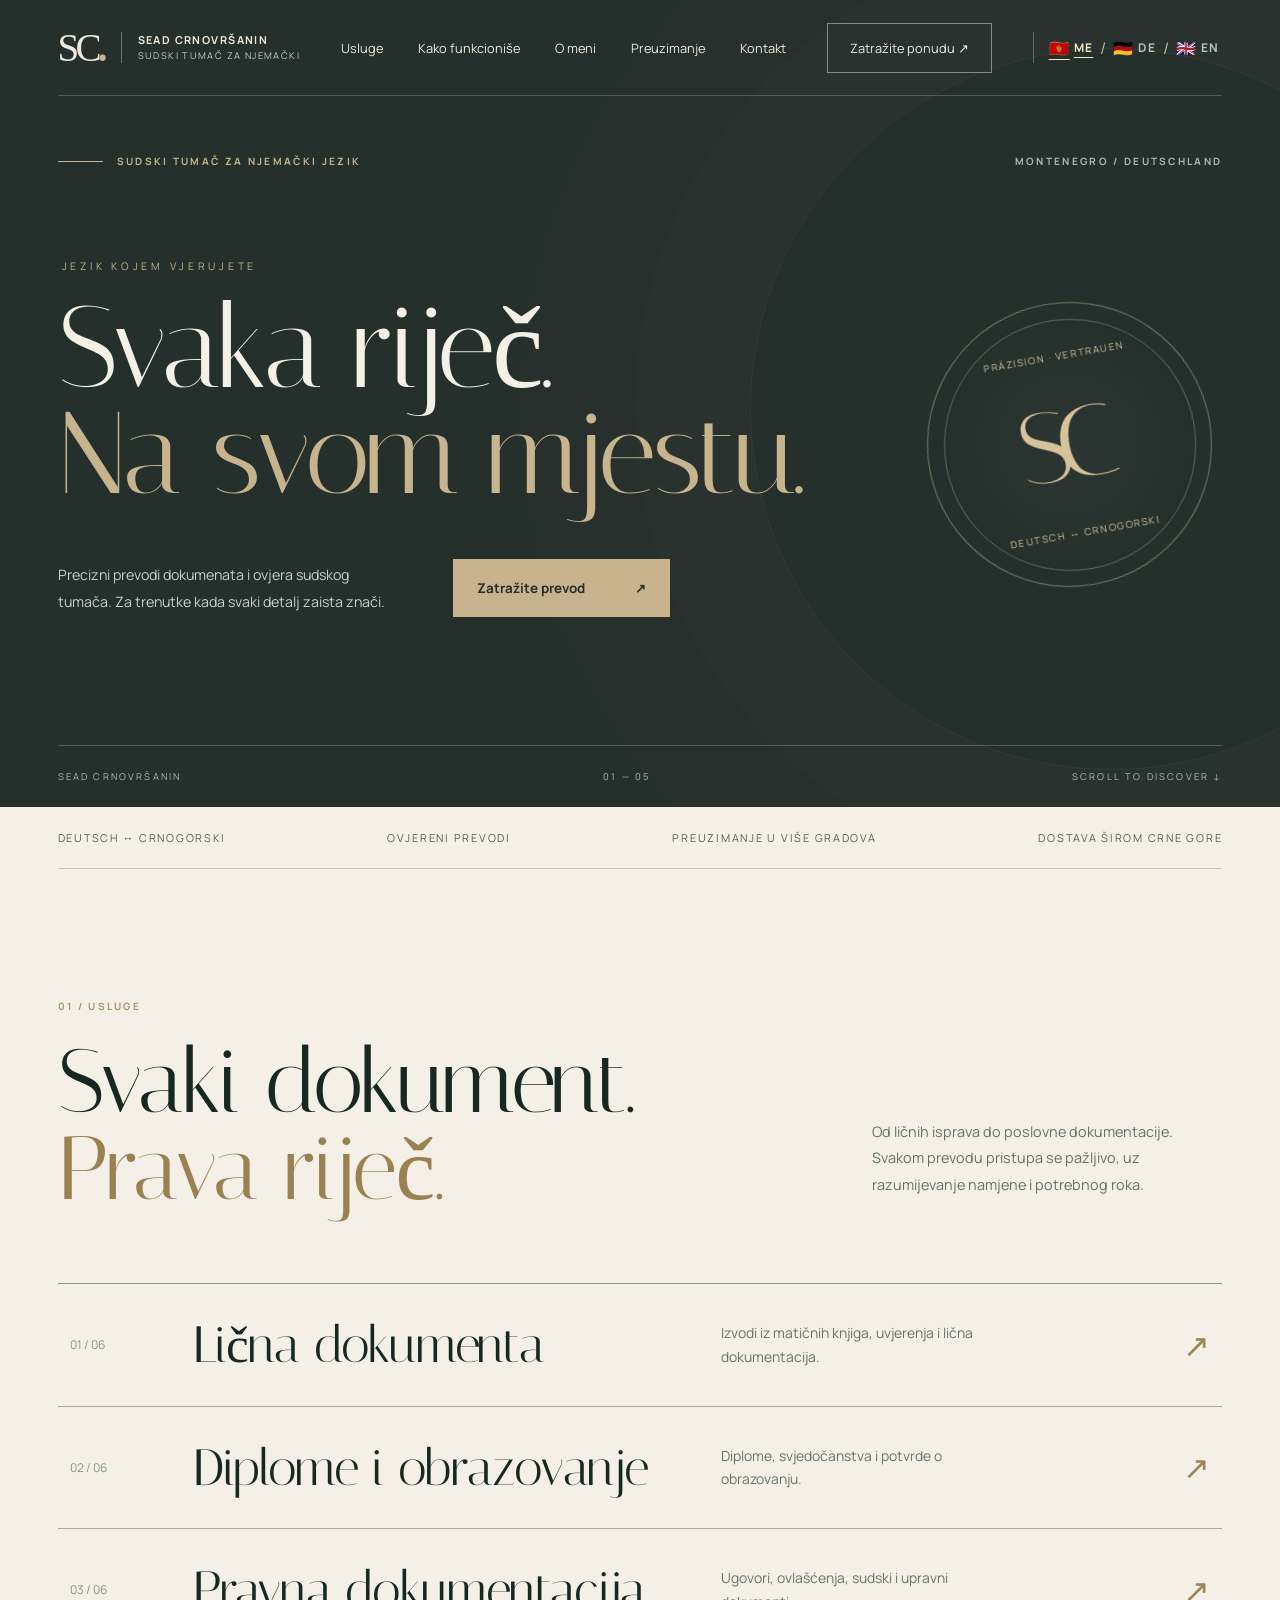
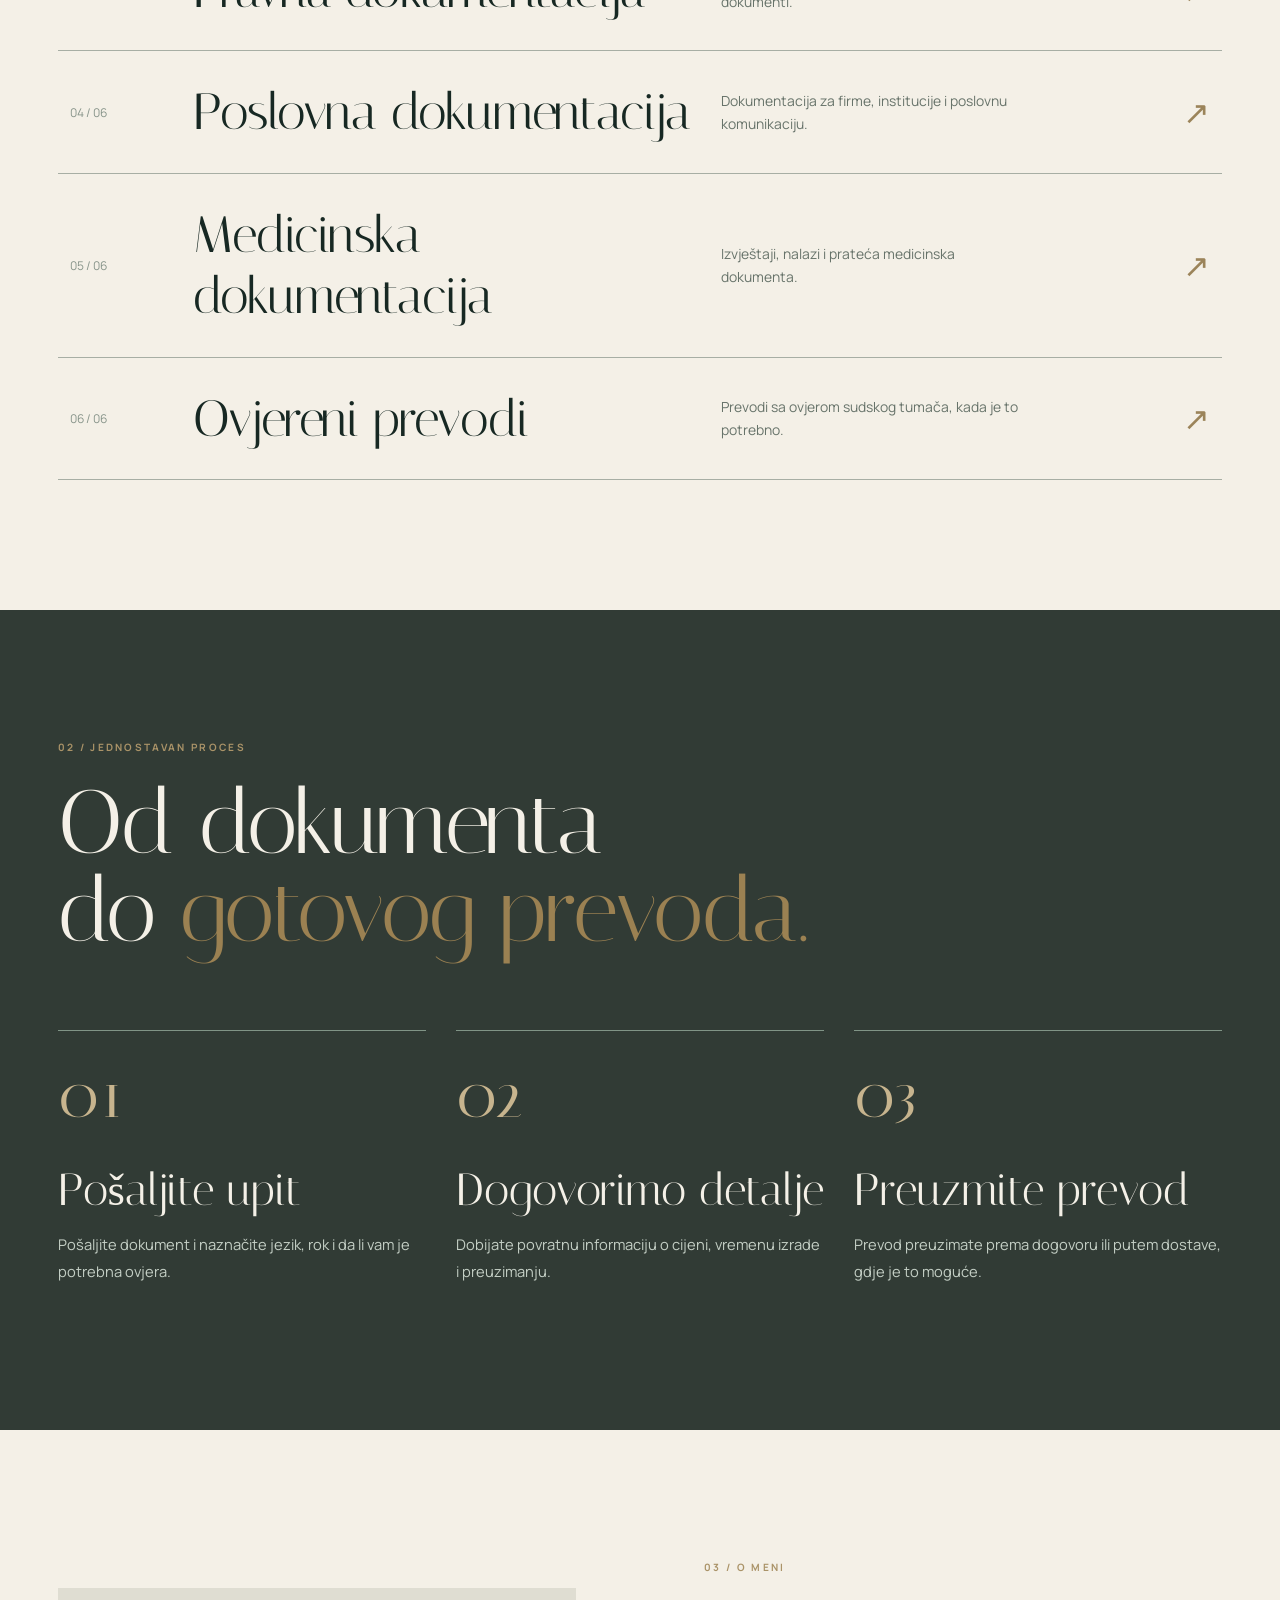
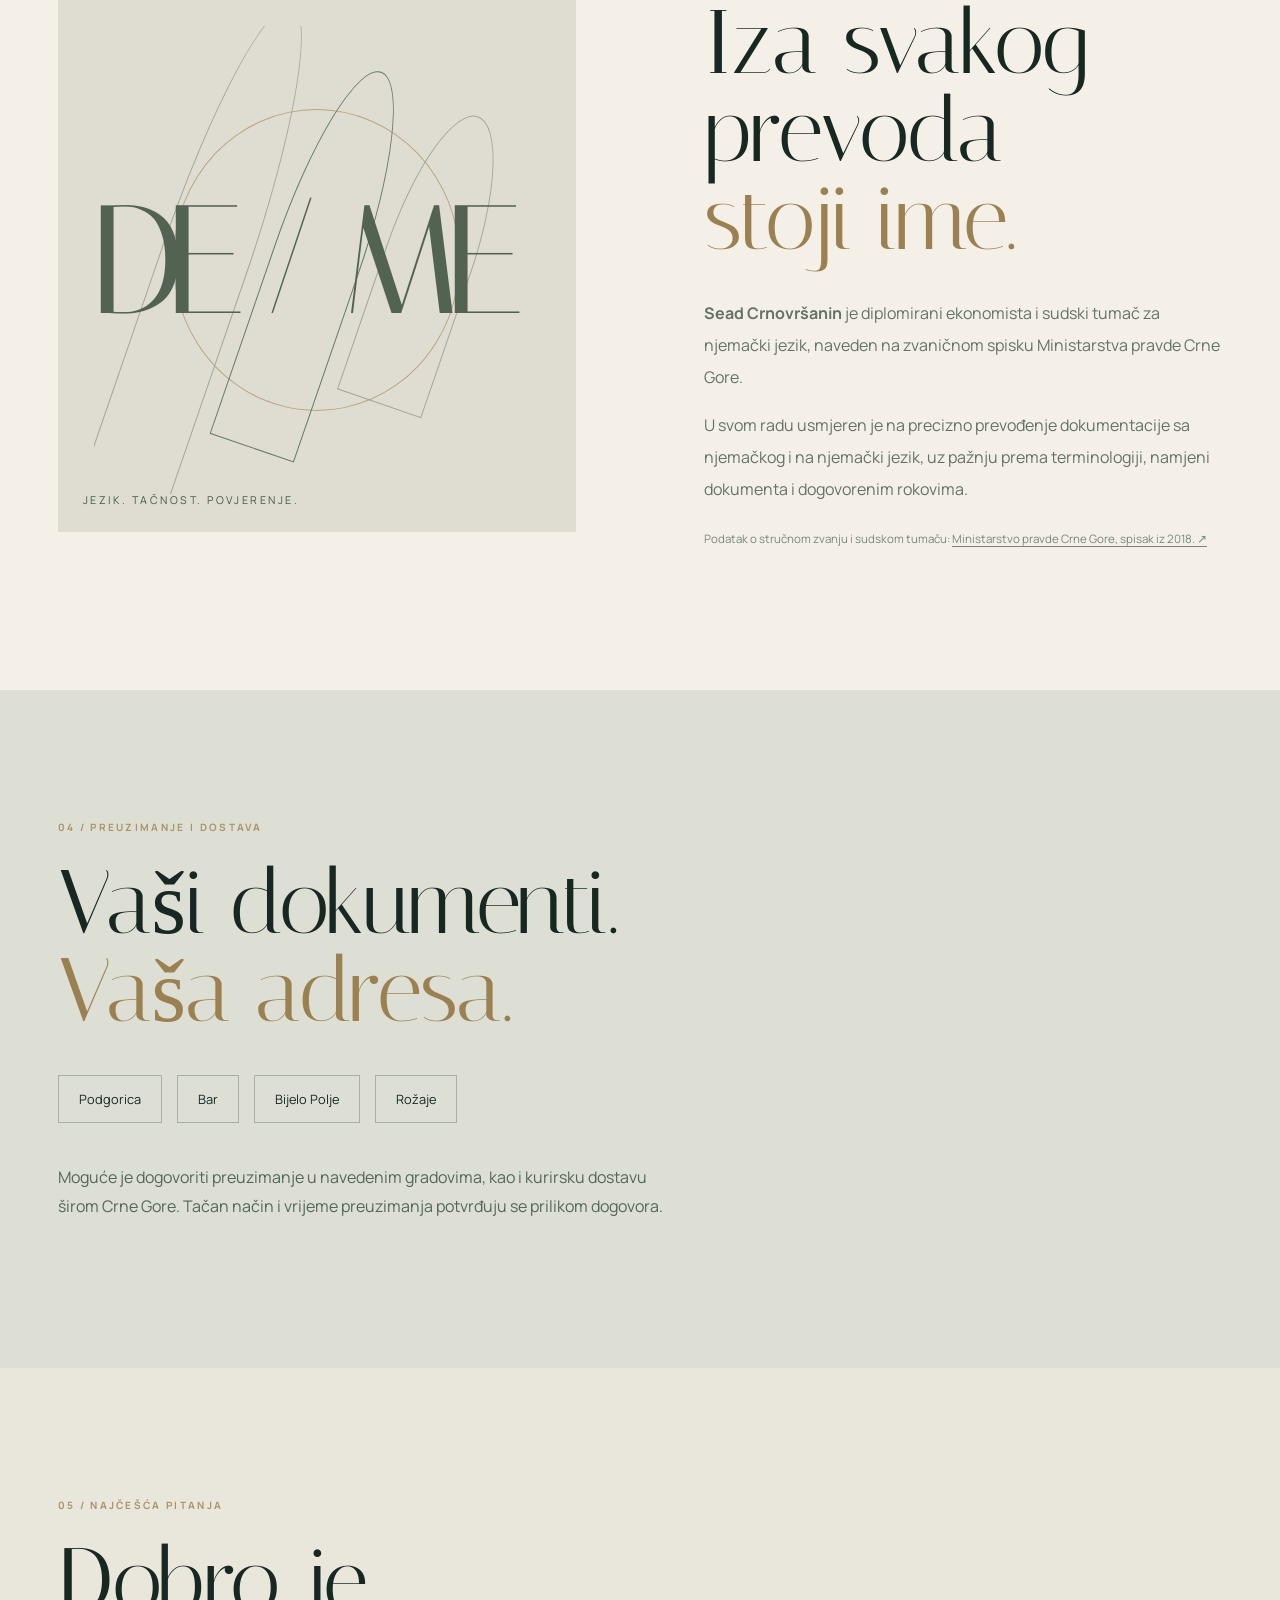
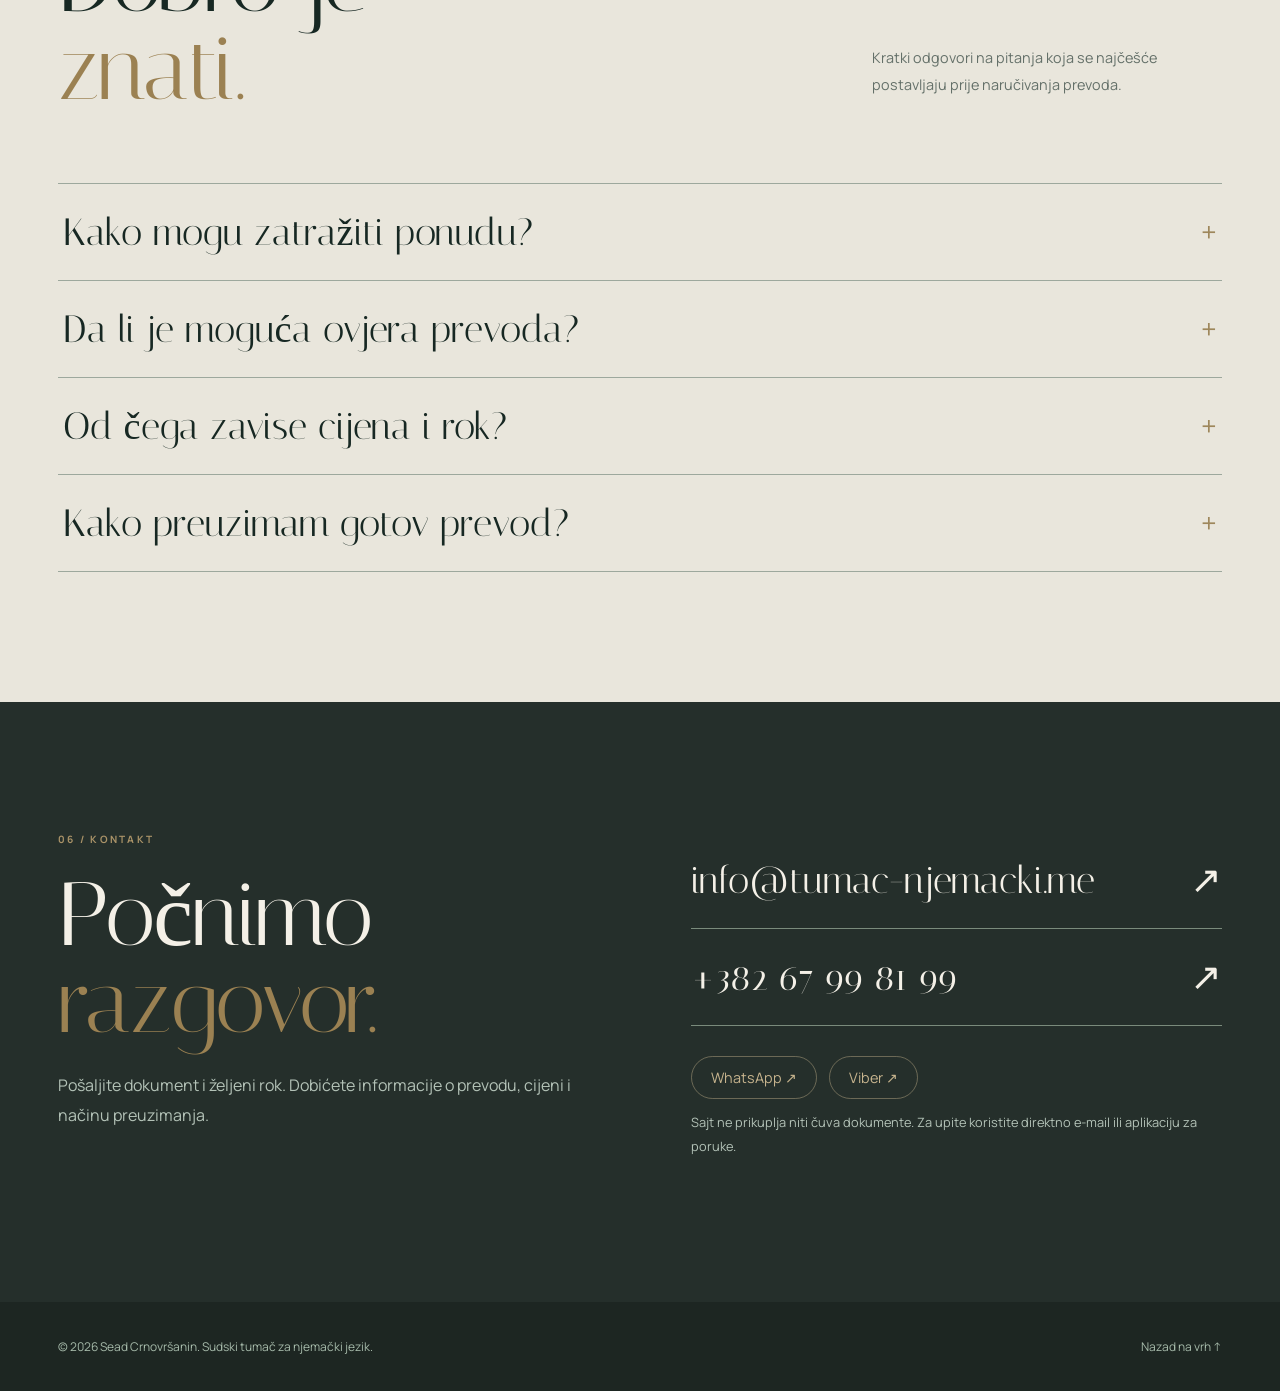
==== commit bde6b325: "V7: sophisticated muted green, subtle motion, language flags, mobile contact links and SEO metadata" ====
--- a/index.html
+++ b/index.html
@@ -2,7 +2,11 @@
 <html lang="sr-Latn-ME">
 <head>
 <meta charset="utf-8"><meta name="viewport" content="width=device-width,initial-scale=1">
-<meta name="theme-color" content="#172823">
+<meta name="theme-color" content="#232f2b">
+<link rel="canonical" href="https://tumac-njemacki.pages.dev/">
+<meta name="robots" content="index,follow,max-image-preview:large">
+<meta property="og:url" content="https://tumac-njemacki.pages.dev/">
+<meta property="og:site_name" content="Sead Crnovršanin — Sudski tumač">
 <meta property="og:type" content="website">
 <meta property="og:locale" content="sr_ME">
 <meta property="og:title" content="Sead Crnovršanin | Sudski tumač za njemački jezik">
@@ -26,12 +30,26 @@
 .skip-link{position:absolute;left:12px;top:-70px;background:#fff;color:#172823;padding:13px 18px;z-index:30;font-weight:700}.skip-link:focus{top:10px}.faq-section{background:#e9e6dc}.faq-list{border-top:1px solid #9da89d}.faq-item{border-bottom:1px solid #9da89d}.faq-item summary{list-style:none;cursor:pointer;display:flex;justify-content:space-between;align-items:center;gap:20px;font:400 clamp(1.6rem,3vw,2.9rem) Italiana,Georgia,serif;padding:25px 5px}.faq-item summary::-webkit-details-marker{display:none}.faq-item summary span{font:400 1.7rem Manrope,sans-serif;color:#9e875b;transition:transform .2s}.faq-item[open] summary span{transform:rotate(45deg)}.faq-item p{max-width:760px;padding:0 45px 25px 5px;margin:0;color:#57685d;line-height:1.9;font-size:.93rem}.faq-item summary:focus-visible{outline:2px solid #8e744b;outline-offset:3px}@media(max-width:680px){.faq-item summary{font-size:1.8rem}}
 .lang-switch{display:flex;align-items:center;gap:7px;white-space:nowrap;border-left:1px solid #ffffff45;padding-left:16px;color:#ccb88f}.lang-switch button{background:transparent;border:0;color:#b5c5b9;cursor:pointer;padding:7px 3px;font-size:.75rem;font-weight:700;letter-spacing:.1em}.lang-switch button[aria-pressed="true"]{color:#f6e7c4;text-decoration:underline;text-underline-offset:5px}.lang-switch button:focus-visible{outline:2px solid #c5ad7e;outline-offset:3px}@media(max-width:850px){.lang-switch{margin-left:auto}.site-nav{font-size:.75rem}}@media(max-width:680px){.lang-switch{margin-left:auto;padding-left:10px}.mobile-toggle{order:4}.identity-txt{max-width:140px}.site-nav{z-index:6}}
 .source-note{font-size:.72rem!important;line-height:1.6!important;margin-top:25px;color:#79867d!important}.source-note a{text-decoration:underline;text-underline-offset:3px}.bio-copy strong{font-weight:700}
+
+/* V7 — muted olive-green, editorial motion, functional mobile CTAs */
+:root{--dark:#252f2b;--gold:#c7b48e;--cream:#f4f0e7;--muted:#b9c1b8}
+.hero{background:#252f2b}.dark-section{background:#313b35}.contact{background:#252f2b}footer{background:#1d2622}.bio-art{background:#dfddd2}.bio-inscription{color:#526353}.hero::before{opacity:.7}
+.button{background:#c7b48e}.button:hover{background:#e5d3ac}.hero-seal{border-color:#d4c6a07a}.seal-inner{color:#d6c399;border-color:#d4c6a060}
+.lang-switch{gap:4px;padding-left:12px}.lang-switch button{display:inline-flex;gap:4px;align-items:center}.lang-flag{font-size:1rem;line-height:1;filter:saturate(.78)}.lang-switch button[aria-pressed="true"] .lang-flag{filter:none}
+.service-row{transition:background-color .3s ease,padding-left .35s ease}.service-row:hover{padding-left:22px;background:#e9e5dc}
+.hero h1{animation:hero-rise .95s cubic-bezier(.2,.7,.2,1) both}.hero-kicker{animation:hero-rise .7s ease both}.hero-bottom{animation:hero-rise 1.1s ease .18s both}
+@keyframes hero-rise{from{opacity:0;transform:translateY(21px)}to{opacity:1;transform:translateY(0)}}
+.messenger{display:inline-flex;align-items:center;justify-content:center;border:1px solid #c7b48e70;border-radius:99px;padding:11px 19px;transition:background .2s,transform .2s,color .2s}.messenger:hover{background:#c7b48e;color:#202c27;transform:translateY(-2px)}.message-links{flex-wrap:wrap;gap:12px}
+.contact-link span{transition:transform .2s}.contact-link:hover span{transform:translate(4px,-4px)}
+@media(max-width:1060px){.lang-switch{gap:1px}.lang-switch button{font-size:.67rem}.lang-flag{font-size:.86rem}header{gap:15px}}
+@media(max-width:680px){.lang-switch{padding-left:8px;gap:0}.lang-switch button{font-size:.61rem;gap:2px;padding:7px 2px}.lang-flag{font-size:.87rem}.message-links{margin-top:22px}.messenger{min-height:44px}}
+@media(prefers-reduced-motion:reduce){.hero h1,.hero-kicker,.hero-bottom{animation:none!important}.service-row,.messenger,.contact-link span{transition:none!important}}
 </style>
 <script type="application/ld+json">{"@context":"https://schema.org","@type":"Person","name":"Sead Crnovršanin","jobTitle":"Sudski tumač za njemački jezik","knowsLanguage":["de","cnr"],"description":"Prevod dokumenata sa njemačkog jezika i na njemački jezik.","areaServed":{"@type":"Country","name":"Montenegro"}}</script>
 </head>
 <body>
 <a class="skip-link" href="#main">Preskoči na sadržaj</a>
-<header><a class="identity" href="#top"><span class="monogram">SC<b>.</b></span><span class="identity-txt">SEAD CRNOVRŠANIN<small>SUDSKI TUMAČ ZA NJEMAČKI</small></span></a><button class="mobile-toggle" type="button" aria-label="Otvori meni" aria-controls="nav" aria-expanded="false">☰</button><nav id="nav" class="site-nav"><a href="#usluge">Usluge</a><a href="#proces">Kako funkcioniše</a><a href="#standard">O meni</a><a href="#dostava">Preuzimanje</a><a href="#kontakt">Kontakt</a></nav><a class="nav-cta" href="#kontakt">Zatražite ponudu ↗</a><div class="lang-switch" role="group" aria-label="Jezik sajta"><button type="button" data-lang="me" aria-pressed="true">ME</button><span aria-hidden="true">/</span><button type="button" data-lang="de" aria-pressed="false">DE</button><span aria-hidden="true">/</span><button type="button" data-lang="en" aria-pressed="false">EN</button></div></header>
+<header><a class="identity" href="#top"><span class="monogram">SC<b>.</b></span><span class="identity-txt">SEAD CRNOVRŠANIN<small>SUDSKI TUMAČ ZA NJEMAČKI</small></span></a><button class="mobile-toggle" type="button" aria-label="Otvori meni" aria-controls="nav" aria-expanded="false">☰</button><nav id="nav" class="site-nav"><a href="#usluge">Usluge</a><a href="#proces">Kako funkcioniše</a><a href="#standard">O meni</a><a href="#dostava">Preuzimanje</a><a href="#kontakt">Kontakt</a></nav><a class="nav-cta" href="#kontakt">Zatražite ponudu ↗</a><div class="lang-switch" role="group" aria-label="Jezik sajta"><button type="button" data-lang="me" aria-pressed="true"><span class="lang-flag" aria-hidden="true">🇲🇪</span> ME</button><span aria-hidden="true">/</span><button type="button" data-lang="de" aria-pressed="false"><span class="lang-flag" aria-hidden="true">🇩🇪</span> DE</button><span aria-hidden="true">/</span><button type="button" data-lang="en" aria-pressed="false"><span class="lang-flag" aria-hidden="true">🇬🇧</span> EN</button></div></header>
 <main id="main"><span id="top"></span>
 <section class="hero"><div class="wrap hero-content"><div class="hero-meta"><span class="eyebrow hero-label">SUDSKI TUMAČ ZA NJEMAČKI JEZIK</span><span class="eyebrow meta-location">MONTENEGRO / DEUTSCHLAND</span></div><div class="hero-stage"><div class="hero-main"><div class="hero-kicker">JEZIK KOJEM VJERUJETE</div><h1>Svaka riječ.<br><em>Na svom mjestu.</em></h1><div class="hero-bottom"><p>Precizni prevodi dokumenata i ovjera sudskog tumača. Za trenutke kada svaki detalj zaista znači.</p><a class="button" href="#kontakt">Zatražite prevod <span>↗</span></a></div></div><div class="hero-seal" aria-hidden="true"><div class="seal-inner"><span class="seal-top">PRÄZISION · VERTRAUEN</span><strong>SC</strong><span class="seal-bottom">DEUTSCH ↔ CRNOGORSKI</span></div></div></div><div class="hero-foot"><span>SEAD CRNOVRŠANIN</span><span>01 — 05</span><span>SCROLL TO DISCOVER ↓</span></div></div></section>
 <div class="wrap microstrip"><span>Deutsch ↔ Crnogorski</span><span>Ovjereni prevodi</span><span>Preuzimanje u više gradova</span><span>Dostava širom Crne Gore</span></div>
@@ -40,7 +58,7 @@
 <section class="section" id="standard"><div class="wrap bio-grid"><div class="bio-art reveal"><div class="bio-architecture" aria-hidden="true"><i></i><i></i><i></i></div><div class="bio-inscription">DE / ME</div><span>JEZIK. TAČNOST. POVJERENJE.</span></div><div class="bio-copy reveal"><div class="eyebrow gold">03 / O meni</div><h2 class="section-title">Iza svakog prevoda<br><em>stoji ime.</em></h2><p><strong>Sead Crnovršanin</strong> je diplomirani ekonomista i sudski tumač za njemački jezik, naveden na zvaničnom spisku Ministarstva pravde Crne Gore.</p><p>U svom radu usmjeren je na precizno prevođenje dokumentacije sa njemačkog i na njemački jezik, uz pažnju prema terminologiji, namjeni dokumenta i dogovorenim rokovima.</p><p class="source-note">Podatak o stručnom zvanju i sudskom tumaču: <a href="https://www.gov.me/en/article/190720--spisak-sudskih-tumaca-azuriran-19-9-2018" target="_blank" rel="noopener noreferrer">Ministarstvo pravde Crne Gore, spisak iz 2018. ↗</a></p></div></div></section>
 <section class="section delivery" id="dostava"><div class="wrap"><div class="eyebrow gold">04 / Preuzimanje i dostava</div><h2 class="section-title reveal">Vaši dokumenti.<br><em>Vaša adresa.</em></h2><div class="cities reveal"><span>Podgorica</span><span>Bar</span><span>Bijelo Polje</span><span>Rožaje</span></div><p class="reveal">Moguće je dogovoriti preuzimanje u navedenim gradovima, kao i kurirsku dostavu širom Crne Gore. Tačan način i vrijeme preuzimanja potvrđuju se prilikom dogovora.</p></div></section>
 <section class="section faq-section" id="pitanja"><div class="wrap"><div class="section-heading reveal"><div><div class="eyebrow gold">05 / Najčešća pitanja</div><h2 class="section-title">Dobro je<br><em>znati.</em></h2></div><p class="section-intro">Kratki odgovori na pitanja koja se najčešće postavljaju prije naručivanja prevoda.</p></div><div class="faq-list"><details class="faq-item reveal"><summary>Kako mogu zatražiti ponudu? <span aria-hidden="true">+</span></summary><p>Pošaljite upit e-mailom ili telefonom, uz informaciju koji dokument treba prevesti, na koji jezik i u kom roku. Nemojte slati osjetljiva dokumenta bez potrebe.</p></details><details class="faq-item reveal"><summary>Da li je moguća ovjera prevoda? <span aria-hidden="true">+</span></summary><p>Za dokumenta kojima je potrebna ovjera sudskog tumača, naznačite tu potrebu prilikom upita kako biste dobili odgovarajuće informacije.</p></details><details class="faq-item reveal"><summary>Od čega zavise cijena i rok? <span aria-hidden="true">+</span></summary><p>Od vrste dokumenta, obima, složenosti, zahtjeva za ovjeru i dogovorenog roka. Tačne uslove dobijate po slanju upita.</p></details><details class="faq-item reveal"><summary>Kako preuzimam gotov prevod? <span aria-hidden="true">+</span></summary><p>Način preuzimanja, uključujući dostupne lokacije ili kurirsku dostavu, dogovarate direktno prije izrade.</p></details></div></div></section>
-<section class="section contact" id="kontakt"><div class="wrap contact-grid"><div class="reveal"><div class="eyebrow gold">06 / Kontakt</div><h2 class="section-title">Počnimo<br><em>razgovor.</em></h2><p>Pošaljite dokument i željeni rok. Dobićete informacije o prevodu, cijeni i načinu preuzimanja.</p></div><div class="contact-links reveal"><a class="contact-link" href="mailto:info@tumac-njemacki.me?subject=Upit%20za%20prevod">info@tumac-njemacki.me <span>↗</span></a><a class="contact-link" href="tel:+38267998199">+382 67 99 81 99 <span>↗</span></a><div class="message-links"><a href="https://wa.me/38267998199" target="_blank" rel="noopener noreferrer">WhatsApp ↗</a><a href="viber://chat?number=%2B38267998199">Viber ↗</a></div><p style="font-size:.8rem">Sajt ne prikuplja niti čuva dokumente. Za upite koristite direktno e-mail ili aplikaciju za poruke.</p></div></div></section>
+<section class="section contact" id="kontakt"><div class="wrap contact-grid"><div class="reveal"><div class="eyebrow gold">06 / Kontakt</div><h2 class="section-title">Počnimo<br><em>razgovor.</em></h2><p>Pošaljite dokument i željeni rok. Dobićete informacije o prevodu, cijeni i načinu preuzimanja.</p></div><div class="contact-links reveal"><a class="contact-link" href="mailto:info@tumac-njemacki.me?subject=Upit%20za%20prevod">info@tumac-njemacki.me <span>↗</span></a><a class="contact-link" aria-label="Pozovite +382 67 99 81 99" href="tel:+38267998199">+382 67 99 81 99 <span>↗</span></a><div class="message-links"><a class="messenger whatsapp" aria-label="Pišite putem WhatsApp aplikacije" href="https://wa.me/38267998199?text=Postovanje%2C%20zelim%20informacije%20o%20prevodu." target="_blank" rel="noopener noreferrer">WhatsApp ↗</a><a class="messenger viber" aria-label="Pišite putem Viber aplikacije" href="viber://chat?number=%2B38267998199">Viber ↗</a></div><p style="font-size:.8rem">Sajt ne prikuplja niti čuva dokumente. Za upite koristite direktno e-mail ili aplikaciju za poruke.</p></div></div></section>
 </main>
 <footer><div class="wrap"><span>© <span id="year">2026</span> Sead Crnovršanin. Sudski tumač za njemački jezik.</span><a href="#top">Nazad na vrh ↑</a></div></footer>
 <script>
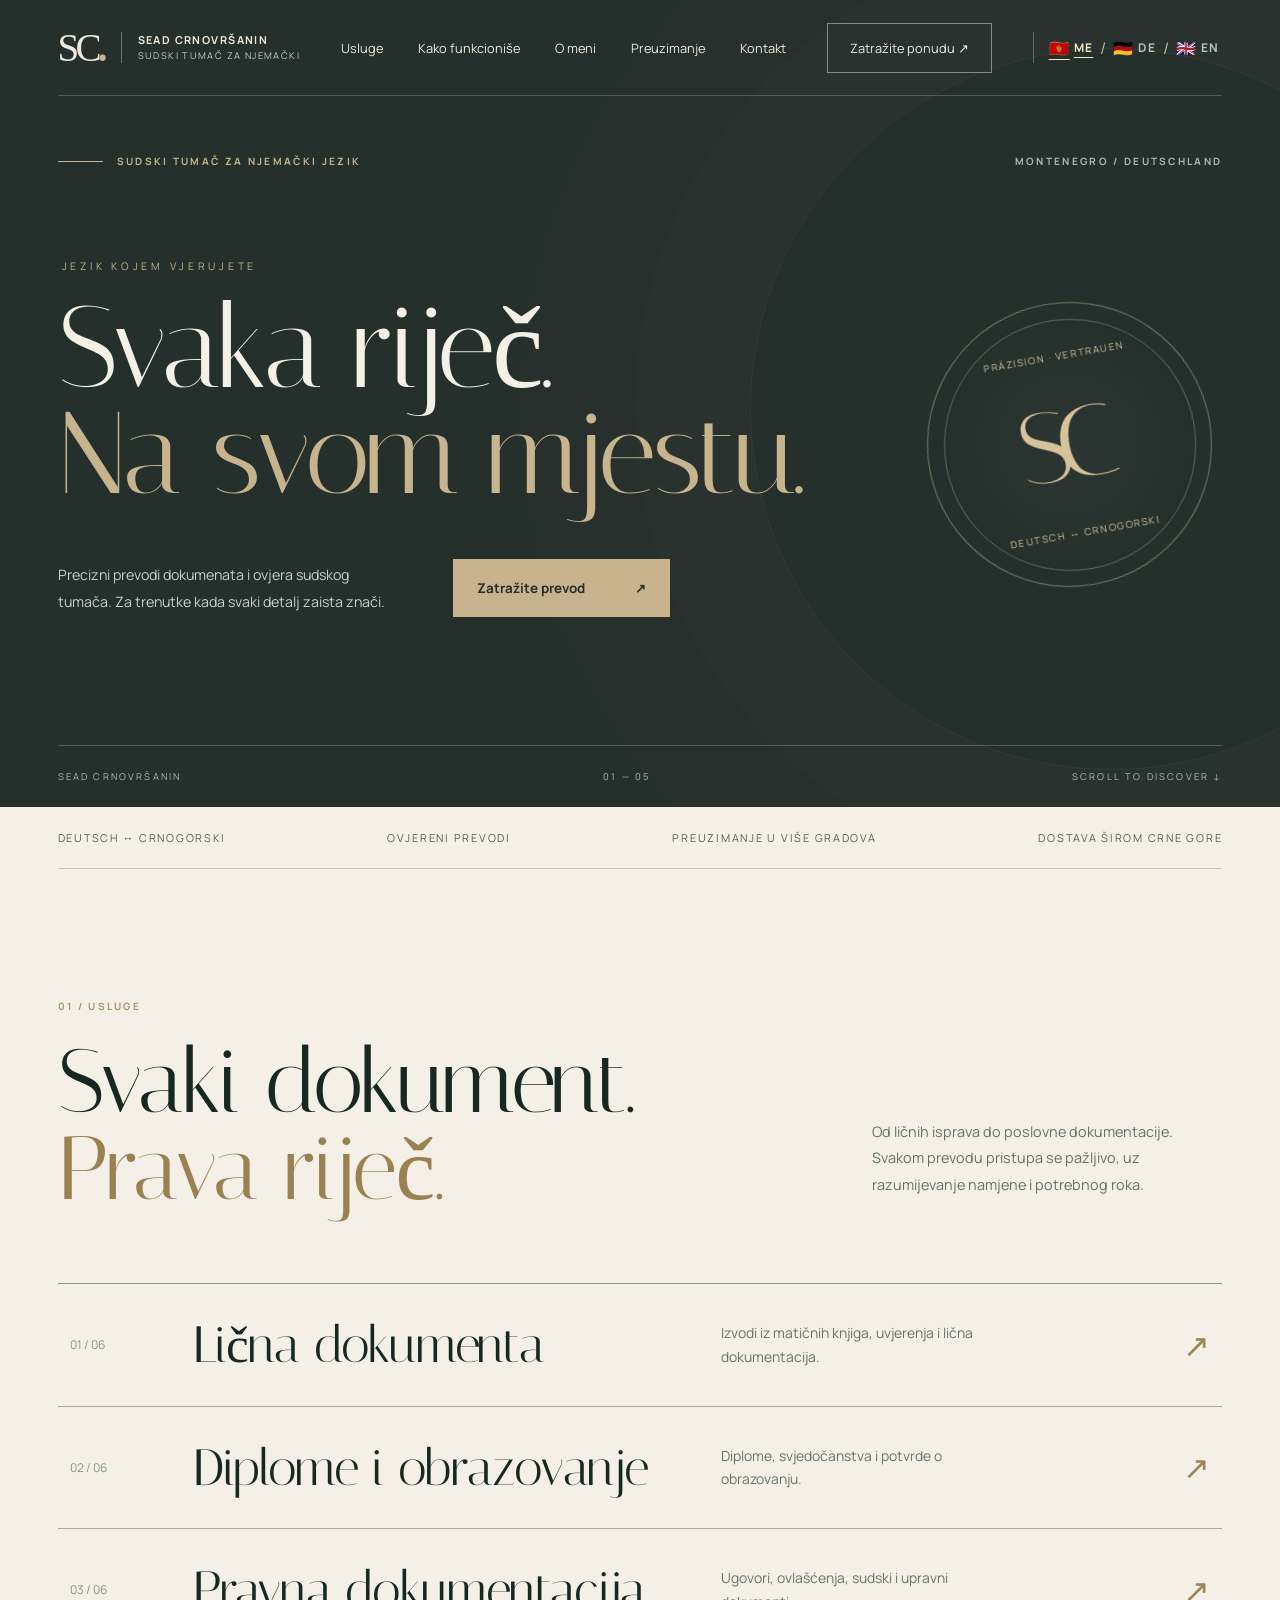
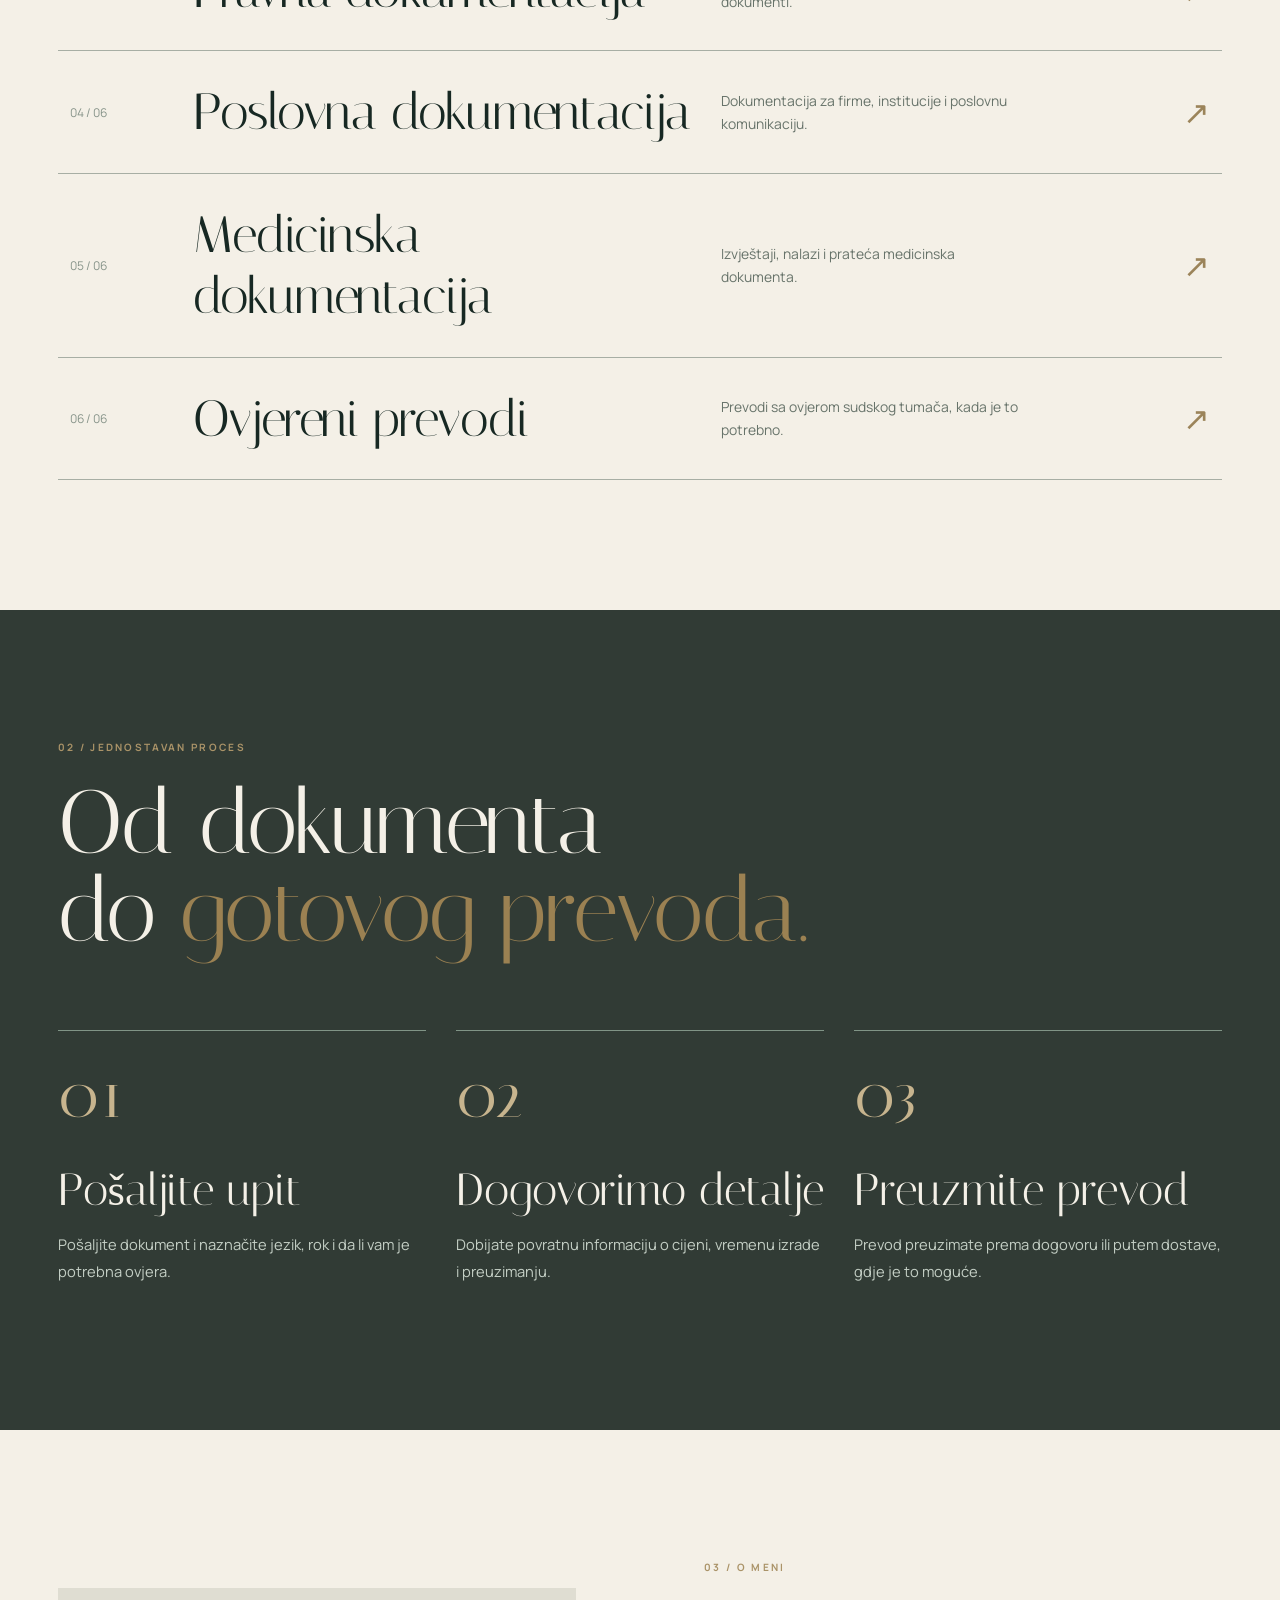
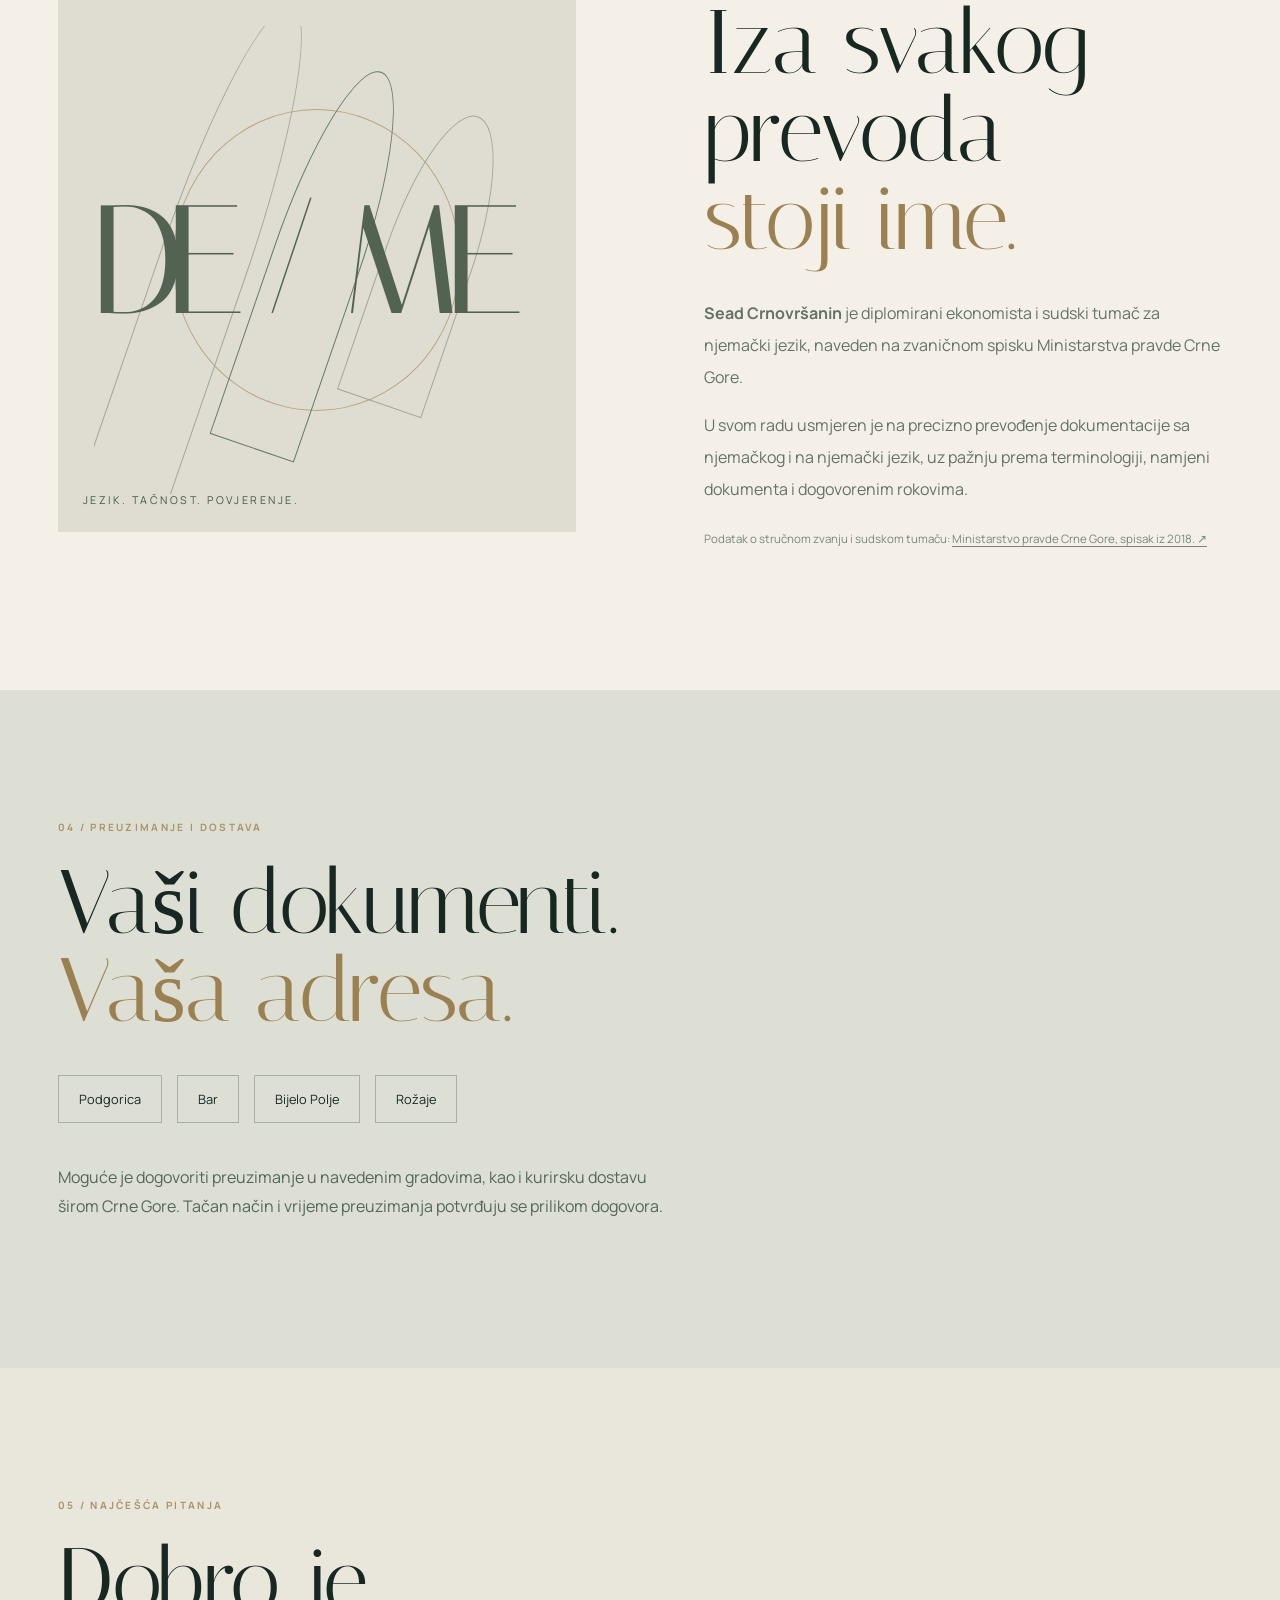
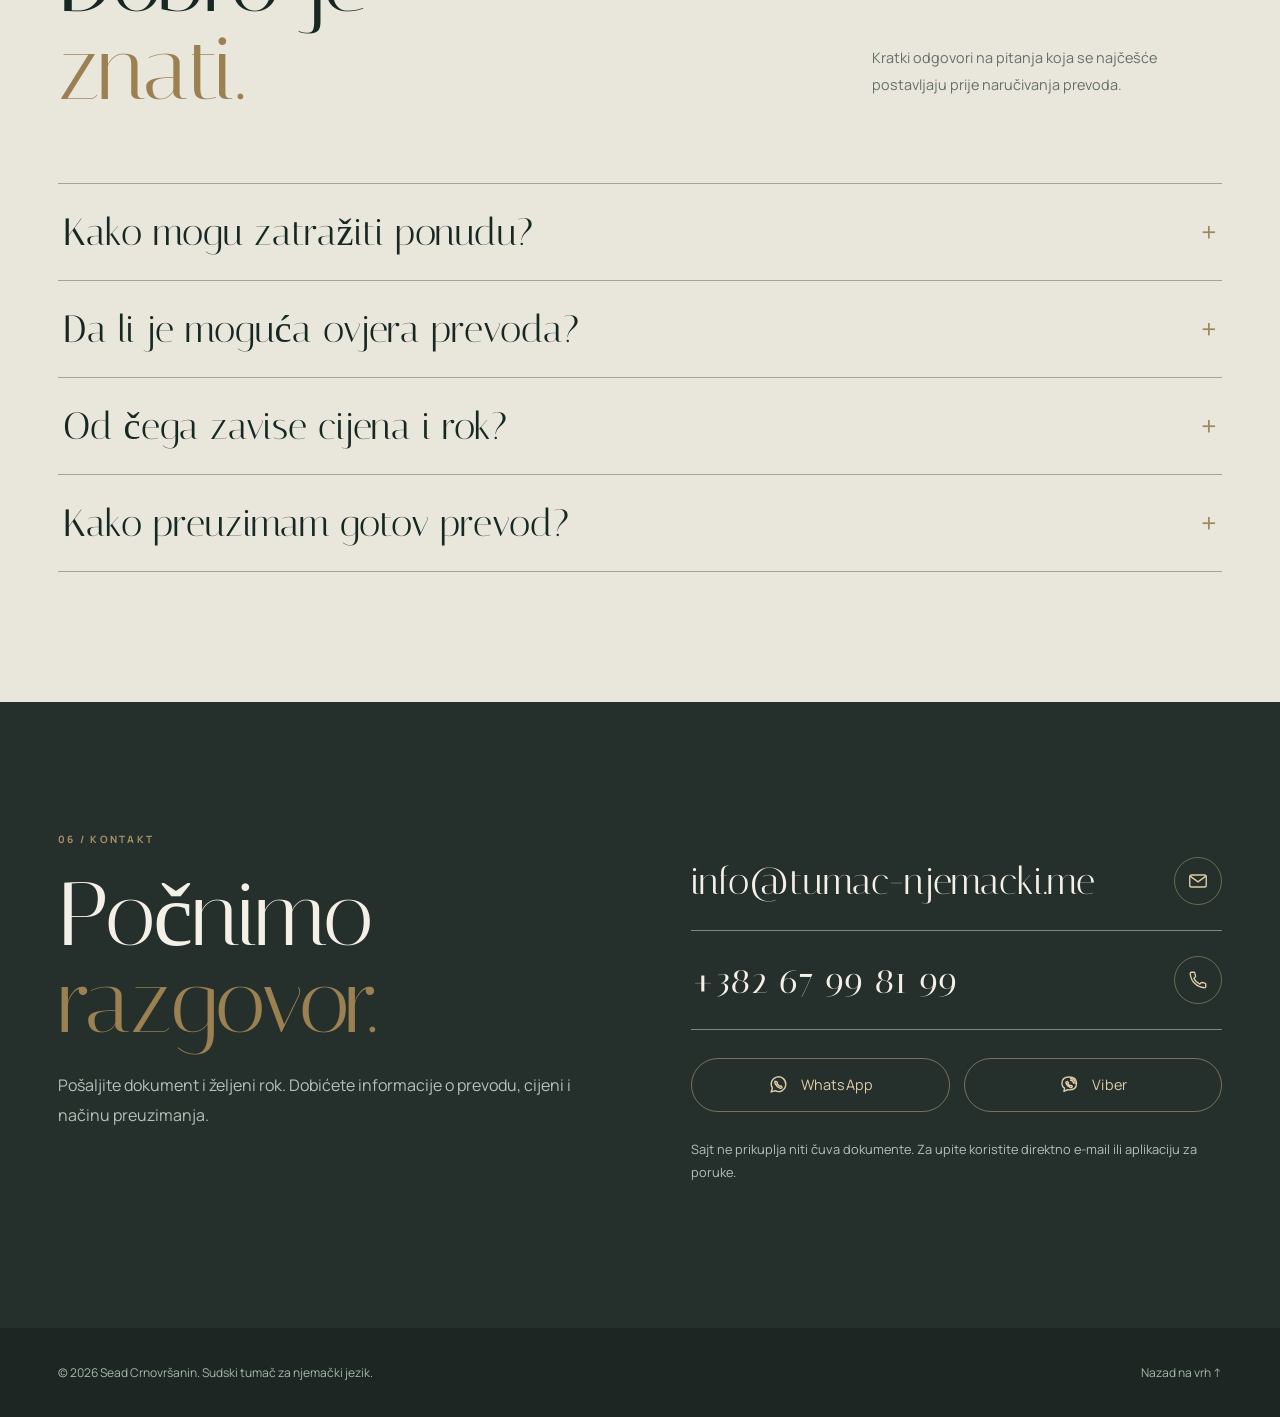
==== commit 11f75f7f: "V8: replace contact arrows with bespoke outline icons, equal-width messaging buttons and localized c" ====
--- a/index.html
+++ b/index.html
@@ -44,6 +44,30 @@
 @media(max-width:1060px){.lang-switch{gap:1px}.lang-switch button{font-size:.67rem}.lang-flag{font-size:.86rem}header{gap:15px}}
 @media(max-width:680px){.lang-switch{padding-left:8px;gap:0}.lang-switch button{font-size:.61rem;gap:2px;padding:7px 2px}.lang-flag{font-size:.87rem}.message-links{margin-top:22px}.messenger{min-height:44px}}
 @media(prefers-reduced-motion:reduce){.hero h1,.hero-kicker,.hero-bottom{animation:none!important}.service-row,.messenger,.contact-link span{transition:none!important}}
+
+/* V8 — refined contact iconography: consistent outline illustrations */
+.contact-link{gap:16px;overflow:visible}
+.contact-link .contact-main{flex:1;min-width:0;overflow-wrap:anywhere;transition:color .25s ease}
+.contact-action-icon{display:grid;place-items:center;width:48px;height:48px;flex:0 0 48px;border:1px solid rgba(199,180,142,.44);border-radius:50%;color:#dfcda8;transition:background .25s ease,border-color .25s ease,transform .25s ease}
+.contact-action-icon svg{width:22px;height:22px;display:block}
+.contact-link:hover .contact-action-icon{background:rgba(199,180,142,.12);border-color:#dfcda8;transform:translateY(-2px)}
+.message-links{display:grid;grid-template-columns:repeat(2,minmax(0,1fr));gap:14px;margin-top:28px}
+.message-links .messenger{width:100%;min-width:0;min-height:54px;gap:12px;display:inline-flex;justify-content:center;align-items:center;padding:13px 19px;border:1px solid rgba(199,180,142,.5);border-radius:999px;color:#dfcda8;background:transparent;font-family:Manrope,Arial,sans-serif;font-size:.9rem;letter-spacing:.01em;transition:background-color .25s ease,border-color .25s ease,color .25s ease,transform .25s ease}
+.messenger-icon{display:inline-flex;align-items:center;justify-content:center;width:21px;height:21px;flex:0 0 21px}
+.messenger-icon svg{width:100%;height:100%;display:block}
+.message-links .messenger:hover{transform:translateY(-2px);background:rgba(199,180,142,.12);border-color:#dfcda8;color:#f2e7d1}
+.message-links .messenger:focus-visible,.contact-link:focus-visible{outline:2px solid #dfcda8;outline-offset:4px}
+.contact-privacy{margin-top:26px;color:#bac3b9;font-size:.8rem!important;line-height:1.85!important}
+@media(max-width:680px){
+  .contact-link{font-size:clamp(1.35rem,5.1vw,2rem);gap:12px}
+  .contact-action-icon{width:43px;height:43px;flex-basis:43px}
+  .contact-action-icon svg{width:20px;height:20px}
+  .message-links{gap:10px;margin-top:24px}
+  .message-links .messenger{padding:11px 9px;gap:8px;min-height:49px;font-size:.84rem}
+  .messenger-icon{width:19px;height:19px;flex-basis:19px}
+}
+@media(max-width:360px){.contact-link{font-size:1.24rem}.message-links .messenger{font-size:.77rem}}
+@media(prefers-reduced-motion:reduce){.contact-action-icon,.contact-link .contact-main,.message-links .messenger{transition:none!important}}
 </style>
 <script type="application/ld+json">{"@context":"https://schema.org","@type":"Person","name":"Sead Crnovršanin","jobTitle":"Sudski tumač za njemački jezik","knowsLanguage":["de","cnr"],"description":"Prevod dokumenata sa njemačkog jezika i na njemački jezik.","areaServed":{"@type":"Country","name":"Montenegro"}}</script>
 </head>
@@ -58,7 +82,46 @@
 <section class="section" id="standard"><div class="wrap bio-grid"><div class="bio-art reveal"><div class="bio-architecture" aria-hidden="true"><i></i><i></i><i></i></div><div class="bio-inscription">DE / ME</div><span>JEZIK. TAČNOST. POVJERENJE.</span></div><div class="bio-copy reveal"><div class="eyebrow gold">03 / O meni</div><h2 class="section-title">Iza svakog prevoda<br><em>stoji ime.</em></h2><p><strong>Sead Crnovršanin</strong> je diplomirani ekonomista i sudski tumač za njemački jezik, naveden na zvaničnom spisku Ministarstva pravde Crne Gore.</p><p>U svom radu usmjeren je na precizno prevođenje dokumentacije sa njemačkog i na njemački jezik, uz pažnju prema terminologiji, namjeni dokumenta i dogovorenim rokovima.</p><p class="source-note">Podatak o stručnom zvanju i sudskom tumaču: <a href="https://www.gov.me/en/article/190720--spisak-sudskih-tumaca-azuriran-19-9-2018" target="_blank" rel="noopener noreferrer">Ministarstvo pravde Crne Gore, spisak iz 2018. ↗</a></p></div></div></section>
 <section class="section delivery" id="dostava"><div class="wrap"><div class="eyebrow gold">04 / Preuzimanje i dostava</div><h2 class="section-title reveal">Vaši dokumenti.<br><em>Vaša adresa.</em></h2><div class="cities reveal"><span>Podgorica</span><span>Bar</span><span>Bijelo Polje</span><span>Rožaje</span></div><p class="reveal">Moguće je dogovoriti preuzimanje u navedenim gradovima, kao i kurirsku dostavu širom Crne Gore. Tačan način i vrijeme preuzimanja potvrđuju se prilikom dogovora.</p></div></section>
 <section class="section faq-section" id="pitanja"><div class="wrap"><div class="section-heading reveal"><div><div class="eyebrow gold">05 / Najčešća pitanja</div><h2 class="section-title">Dobro je<br><em>znati.</em></h2></div><p class="section-intro">Kratki odgovori na pitanja koja se najčešće postavljaju prije naručivanja prevoda.</p></div><div class="faq-list"><details class="faq-item reveal"><summary>Kako mogu zatražiti ponudu? <span aria-hidden="true">+</span></summary><p>Pošaljite upit e-mailom ili telefonom, uz informaciju koji dokument treba prevesti, na koji jezik i u kom roku. Nemojte slati osjetljiva dokumenta bez potrebe.</p></details><details class="faq-item reveal"><summary>Da li je moguća ovjera prevoda? <span aria-hidden="true">+</span></summary><p>Za dokumenta kojima je potrebna ovjera sudskog tumača, naznačite tu potrebu prilikom upita kako biste dobili odgovarajuće informacije.</p></details><details class="faq-item reveal"><summary>Od čega zavise cijena i rok? <span aria-hidden="true">+</span></summary><p>Od vrste dokumenta, obima, složenosti, zahtjeva za ovjeru i dogovorenog roka. Tačne uslove dobijate po slanju upita.</p></details><details class="faq-item reveal"><summary>Kako preuzimam gotov prevod? <span aria-hidden="true">+</span></summary><p>Način preuzimanja, uključujući dostupne lokacije ili kurirsku dostavu, dogovarate direktno prije izrade.</p></details></div></div></section>
-<section class="section contact" id="kontakt"><div class="wrap contact-grid"><div class="reveal"><div class="eyebrow gold">06 / Kontakt</div><h2 class="section-title">Počnimo<br><em>razgovor.</em></h2><p>Pošaljite dokument i željeni rok. Dobićete informacije o prevodu, cijeni i načinu preuzimanja.</p></div><div class="contact-links reveal"><a class="contact-link" href="mailto:info@tumac-njemacki.me?subject=Upit%20za%20prevod">info@tumac-njemacki.me <span>↗</span></a><a class="contact-link" aria-label="Pozovite +382 67 99 81 99" href="tel:+38267998199">+382 67 99 81 99 <span>↗</span></a><div class="message-links"><a class="messenger whatsapp" aria-label="Pišite putem WhatsApp aplikacije" href="https://wa.me/38267998199?text=Postovanje%2C%20zelim%20informacije%20o%20prevodu." target="_blank" rel="noopener noreferrer">WhatsApp ↗</a><a class="messenger viber" aria-label="Pišite putem Viber aplikacije" href="viber://chat?number=%2B38267998199">Viber ↗</a></div><p style="font-size:.8rem">Sajt ne prikuplja niti čuva dokumente. Za upite koristite direktno e-mail ili aplikaciju za poruke.</p></div></div></section>
+<section class="section contact" id="kontakt"><div class="wrap contact-grid"><div class="reveal"><div class="eyebrow gold">06 / Kontakt</div><h2 class="section-title">Počnimo<br><em>razgovor.</em></h2><p>Pošaljite dokument i željeni rok. Dobićete informacije o prevodu, cijeni i načinu preuzimanja.</p></div><div class="contact-links reveal">
+<a class="contact-link email-link" data-contact="email" aria-label="Pošaljite e-mail na info@tumac-njemacki.me" href="mailto:info@tumac-njemacki.me?subject=Upit%20za%20prevod">
+  <span class="contact-main">info@tumac-njemacki.me</span>
+  <span class="contact-action-icon" aria-hidden="true">
+    <svg viewBox="0 0 24 24" fill="none" stroke="currentColor" stroke-width="1.5" stroke-linecap="round" stroke-linejoin="round">
+      <rect x="3" y="5.5" width="18" height="13" rx="2"/><path d="m3.8 7 8.2 6 8.2-6"/>
+    </svg>
+  </span>
+</a>
+<a class="contact-link phone-link" data-contact="phone" aria-label="Pozovite +382 67 99 81 99" href="tel:+38267998199">
+  <span class="contact-main">+382 67 99 81 99</span>
+  <span class="contact-action-icon" aria-hidden="true">
+    <svg viewBox="0 0 24 24" fill="none" stroke="currentColor" stroke-width="1.5" stroke-linecap="round" stroke-linejoin="round">
+      <path d="M7.3 3.5H4.9c-.8 0-1.4.6-1.4 1.4A16.6 16.6 0 0 0 19.1 20.5c.8 0 1.4-.6 1.4-1.4v-2.4c0-.6-.4-1.2-1-1.3l-3.1-.7c-.5-.1-1 .1-1.3.5l-1.1 1.3a13 13 0 0 1-6.5-6.5l1.3-1.1c.4-.3.6-.8.5-1.3l-.7-3.1c-.1-.6-.7-1-1.3-1z"/>
+    </svg>
+  </span>
+</a>
+<div class="message-links">
+  <a class="messenger whatsapp" data-contact="whatsapp" aria-label="Pišite putem WhatsApp aplikacije" href="https://wa.me/38267998199?text=Postovanje%2C%20zelim%20informacije%20o%20prevodu." target="_blank" rel="noopener noreferrer">
+    <span class="messenger-icon" aria-hidden="true">
+      <svg viewBox="0 0 24 24" fill="none" stroke="currentColor" stroke-width="1.6" stroke-linecap="round" stroke-linejoin="round">
+        <path d="M20.3 11.8a8.3 8.3 0 0 1-12.2 7.3L3.6 20.5l1.5-4.4a8.3 8.3 0 1 1 15.2-4.3z"/>
+        <path d="M8.5 8.7c.2-.3.5-.4.8-.2l1.2.7c.3.2.4.5.3.8l-.4 1c.7 1.3 1.7 2.3 3 3l1-.4c.3-.1.6 0 .8.3l.7 1.2c.2.3.1.6-.2.8-.6.4-1.3.5-2.1.2-2.5-.9-4.8-3.2-5.7-5.7-.3-.8-.2-1.5.2-2.1z"/>
+      </svg>
+    </span>
+    <span>WhatsApp</span>
+  </a>
+  <a class="messenger viber" data-contact="viber" aria-label="Pišite putem Viber aplikacije" href="viber://chat?number=%2B38267998199">
+    <span class="messenger-icon" aria-hidden="true">
+      <svg viewBox="0 0 24 24" fill="none" stroke="currentColor" stroke-width="1.6" stroke-linecap="round" stroke-linejoin="round">
+        <path d="M11.6 3.4c-5.1 0-8.3 2.7-8.3 7.4 0 2.4 1.1 4.2 3 5.4l-.7 3.6 4.1-1.8c.6.1 1.2.1 1.9.1 5.1 0 8.4-2.6 8.4-7.3 0-4.7-3.3-7.4-8.4-7.4z"/>
+        <path d="m8.7 9 .9-.5 1.3 1.8-.6.8c.5 1 1.3 1.8 2.3 2.3l.8-.6 1.8 1.3-.5.9c-.2.5-.8.7-1.4.5-2.4-.8-4.6-3-5.4-5.4-.2-.6.1-1.2.8-1.1z"/>
+        <path d="M13.2 7.1a3.6 3.6 0 0 1 3.5 3.5M13.3 5.2a5.4 5.4 0 0 1 5.3 5.3"/>
+      </svg>
+    </span>
+    <span>Viber</span>
+  </a>
+</div>
+<p class="contact-privacy">Sajt ne prikuplja niti čuva dokumente. Za upite koristite direktno e-mail ili aplikaciju za poruke.</p>
+</div></div></section>
 </main>
 <footer><div class="wrap"><span>© <span id="year">2026</span> Sead Crnovršanin. Sudski tumač za njemački jezik.</span><a href="#top">Nazad na vrh ↑</a></div></footer>
 <script>
@@ -89,6 +152,15 @@
  document.querySelector('meta[property="og:description"]').content=lang==='de'?'Beglaubigte Dokumentenübersetzungen und professionelle Sprachdienstleistungen in Montenegro.':lang==='en'?'Professional German document translations and certification services in Montenegro.':'Precizni prevodi i ovjera dokumenata sa njemačkog i na njemački jezik. Zatražite informacije o roku i cijeni.';
  document.querySelector('meta[property="og:locale"]').content=lang==='de'?'de_DE':lang==='en'?'en_GB':'sr_ME';
  menu.setAttribute('aria-label',lang==='de'?'Menü öffnen':lang==='en'?'Open menu':'Otvori meni');
+ const contactAria={
+  me:{email:'Pošaljite e-mail na info@tumac-njemacki.me',phone:'Pozovite +382 67 99 81 99',whatsapp:'Pišite putem WhatsApp aplikacije',viber:'Pišite putem Viber aplikacije'},
+  de:{email:'E-Mail an info@tumac-njemacki.me senden',phone:'+382 67 99 81 99 anrufen',whatsapp:'Nachricht über WhatsApp senden',viber:'Nachricht über Viber senden'},
+  en:{email:'Email info@tumac-njemacki.me',phone:'Call +382 67 99 81 99',whatsapp:'Send a WhatsApp message',viber:'Send a Viber message'}
+ };
+ Object.entries(contactAria[lang]||contactAria.me).forEach(([name,label])=>{const el=document.querySelector('[data-contact="'+name+'"]');if(el)el.setAttribute('aria-label',label)});
+ const waText=lang==='de'?'Guten Tag, ich möchte eine Übersetzung anfragen.':lang==='en'?'Hello, I would like to enquire about a translation.':'Postovanje, zelim informacije o prevodu.';
+ document.querySelector('[data-contact="whatsapp"]').href='https://wa.me/38267998199?text='+encodeURIComponent(waText);
+ document.querySelector('[data-contact="email"]').href='mailto:info@tumac-njemacki.me?subject='+encodeURIComponent(lang==='de'?'Anfrage zur Übersetzung':lang==='en'?'Translation enquiry':'Upit za prevod');
  try{localStorage.setItem('site-language',lang)}catch(e){}
 }
 buttons.forEach(b=>b.addEventListener('click',()=>setLanguage(b.dataset.lang)));
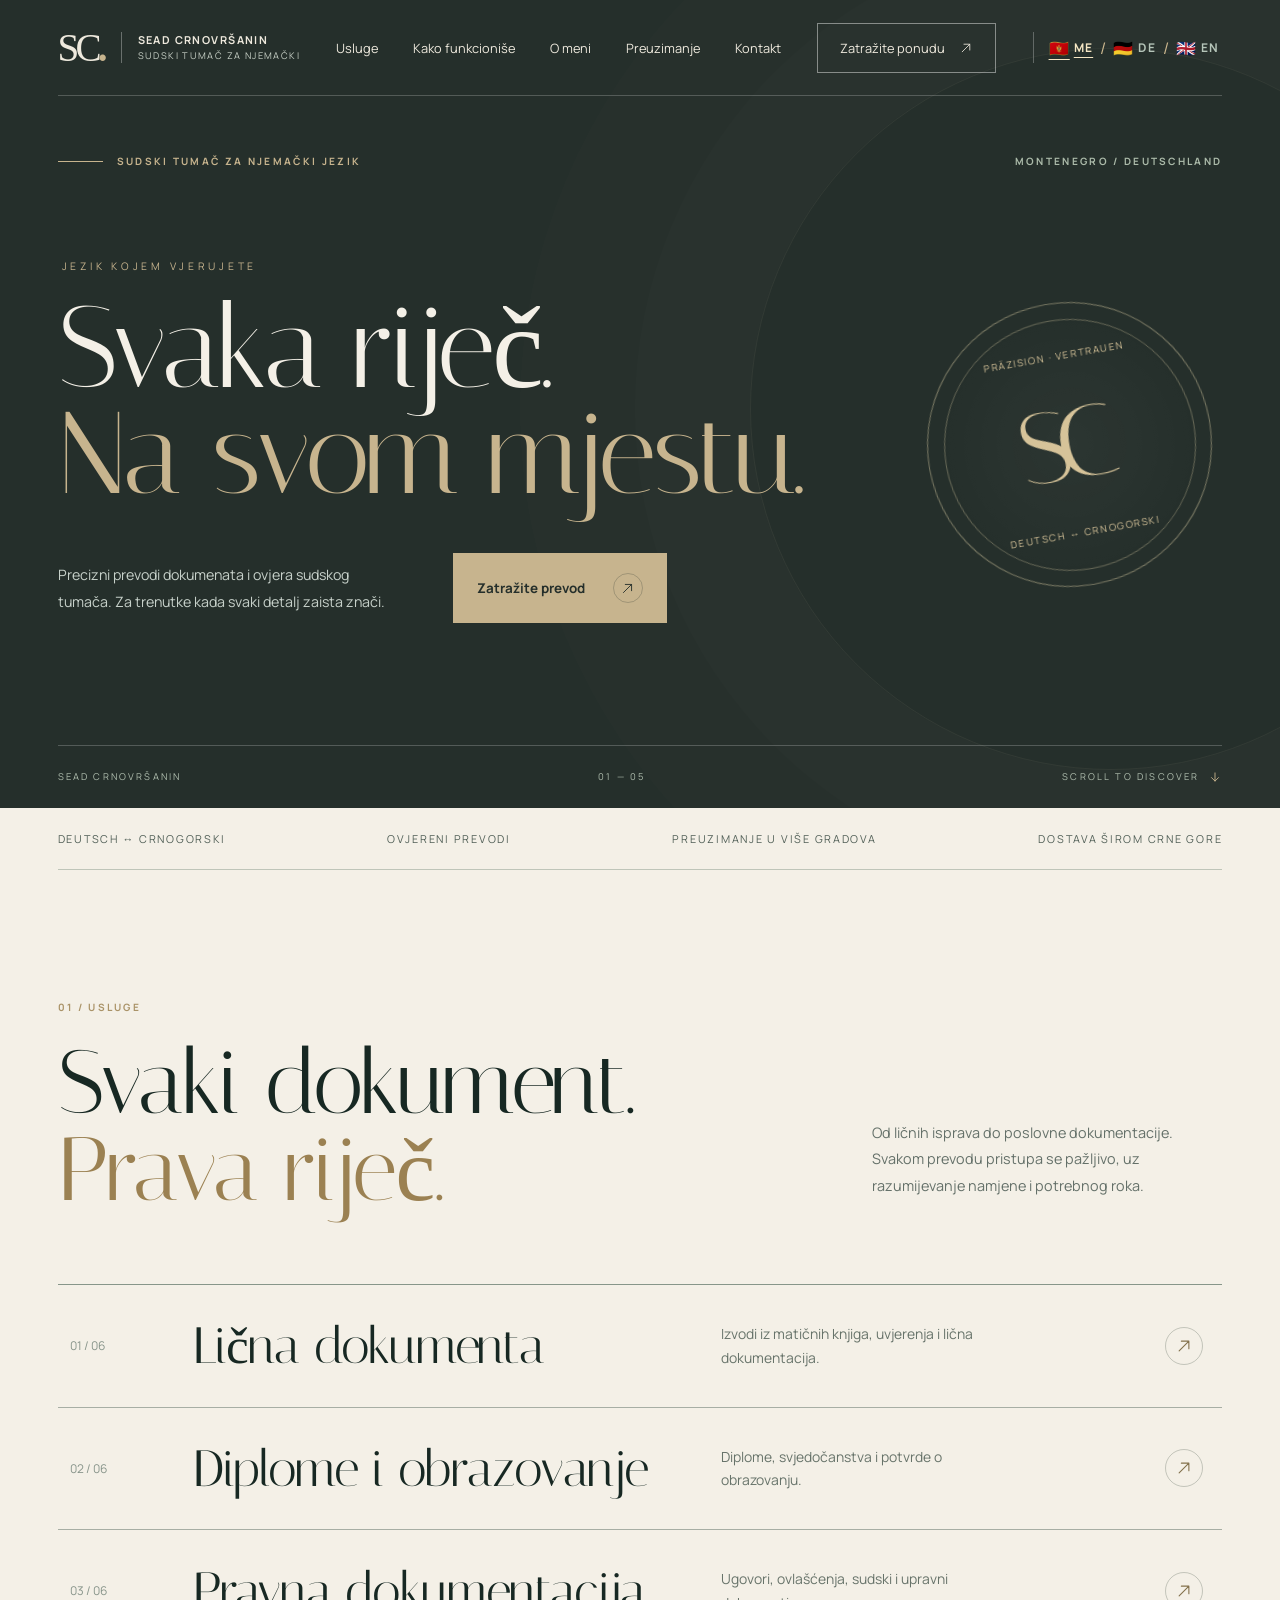
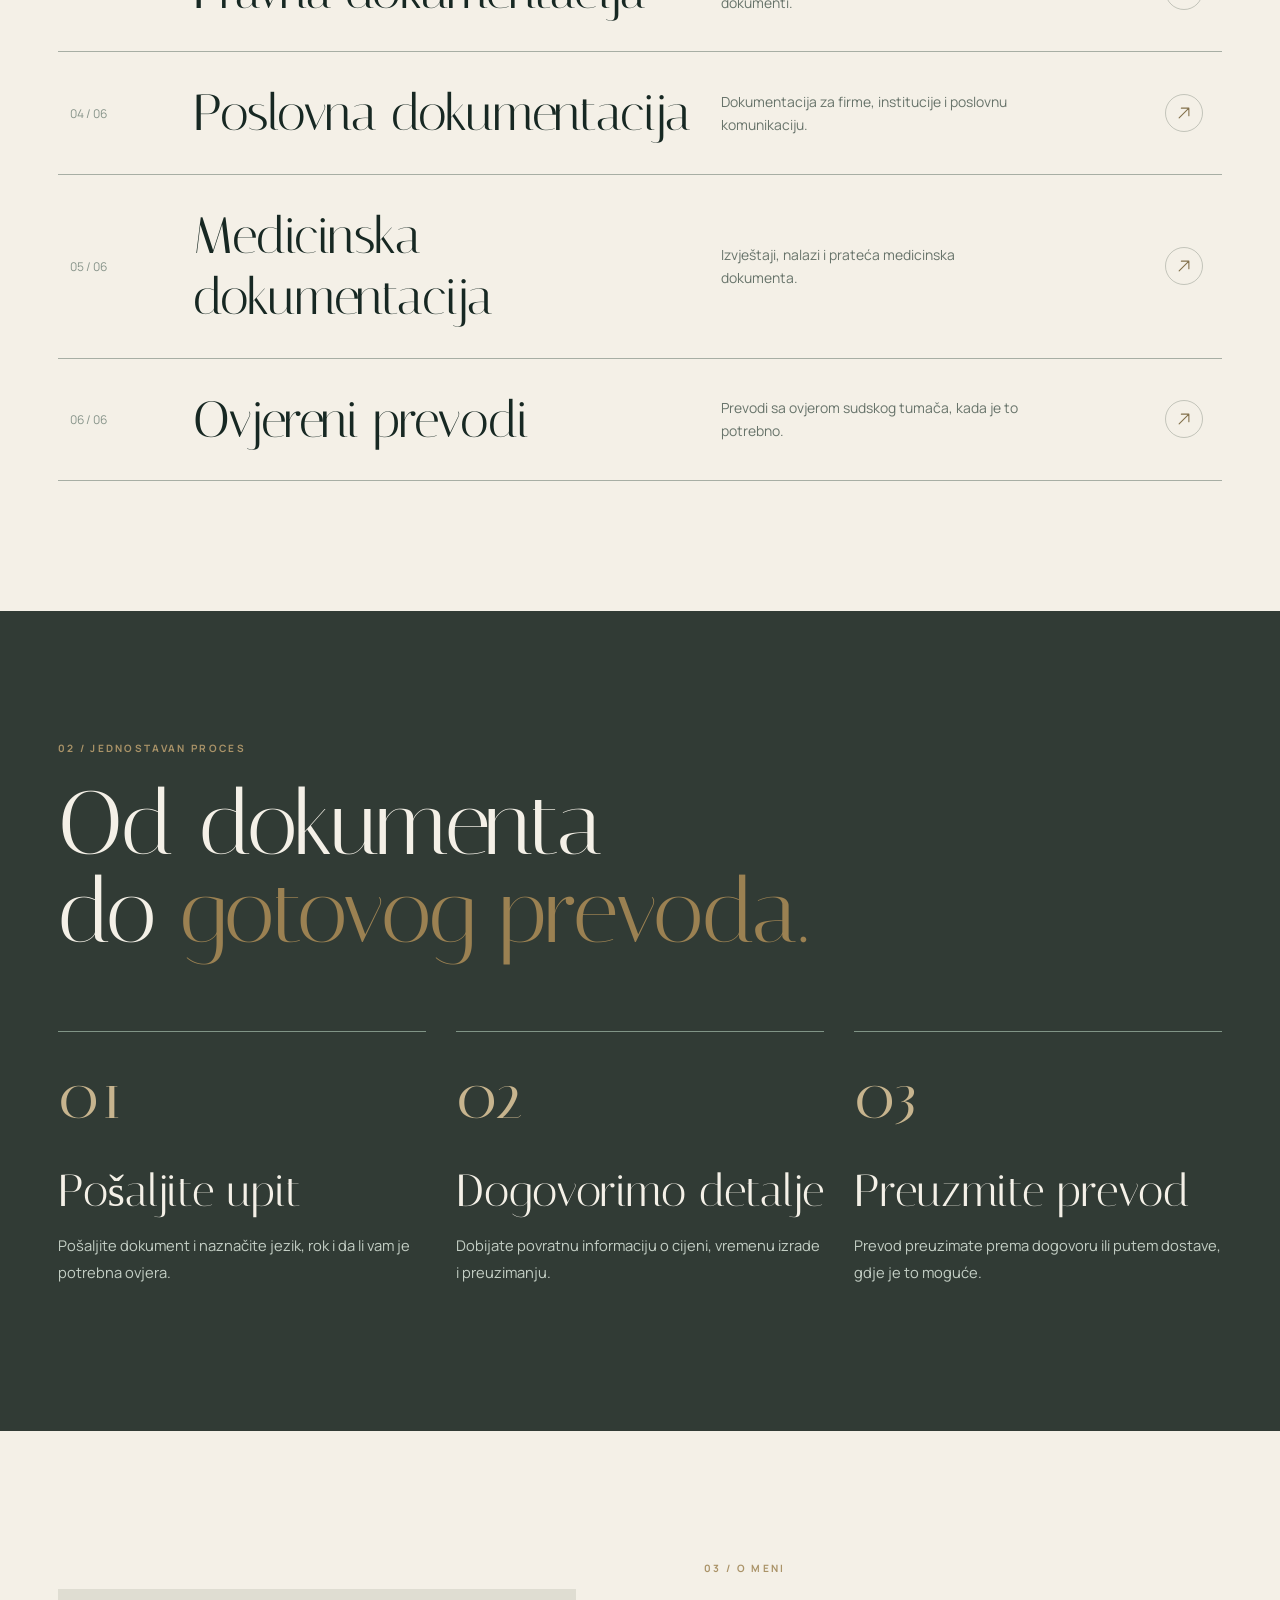
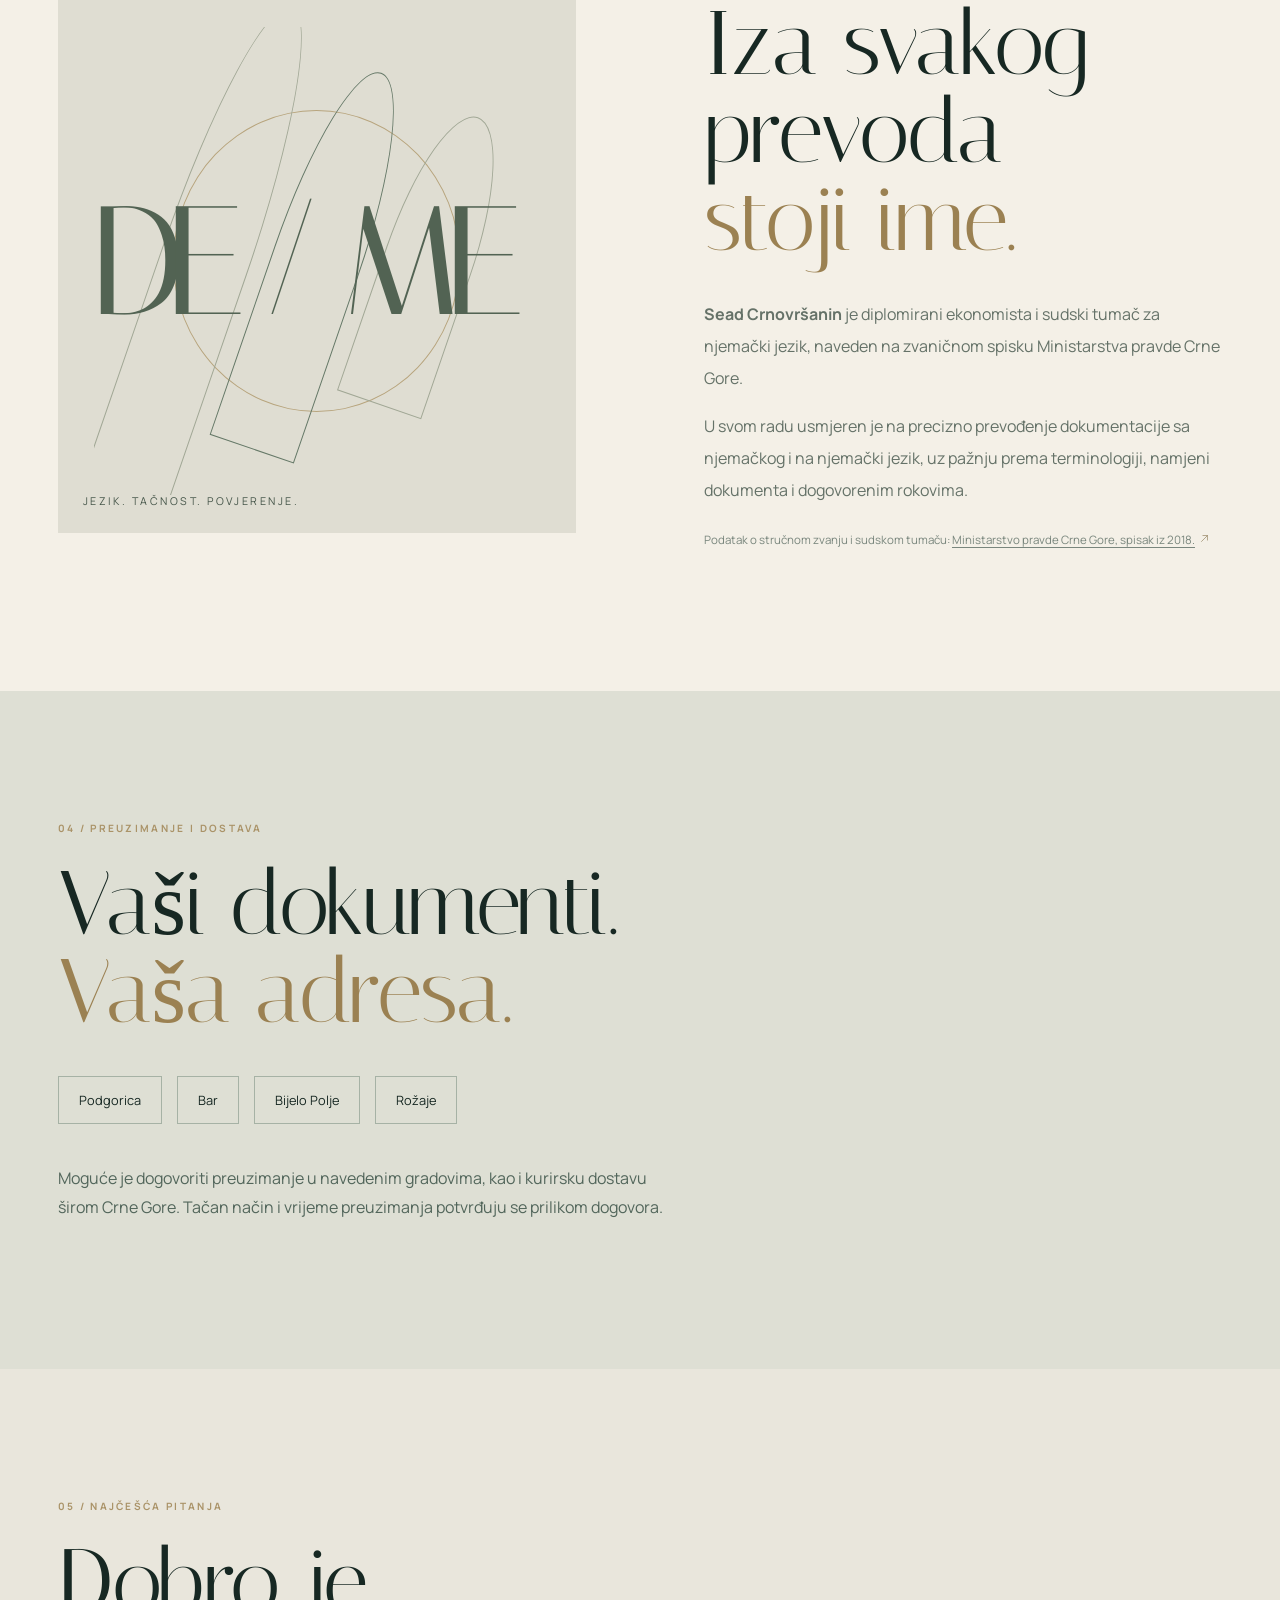
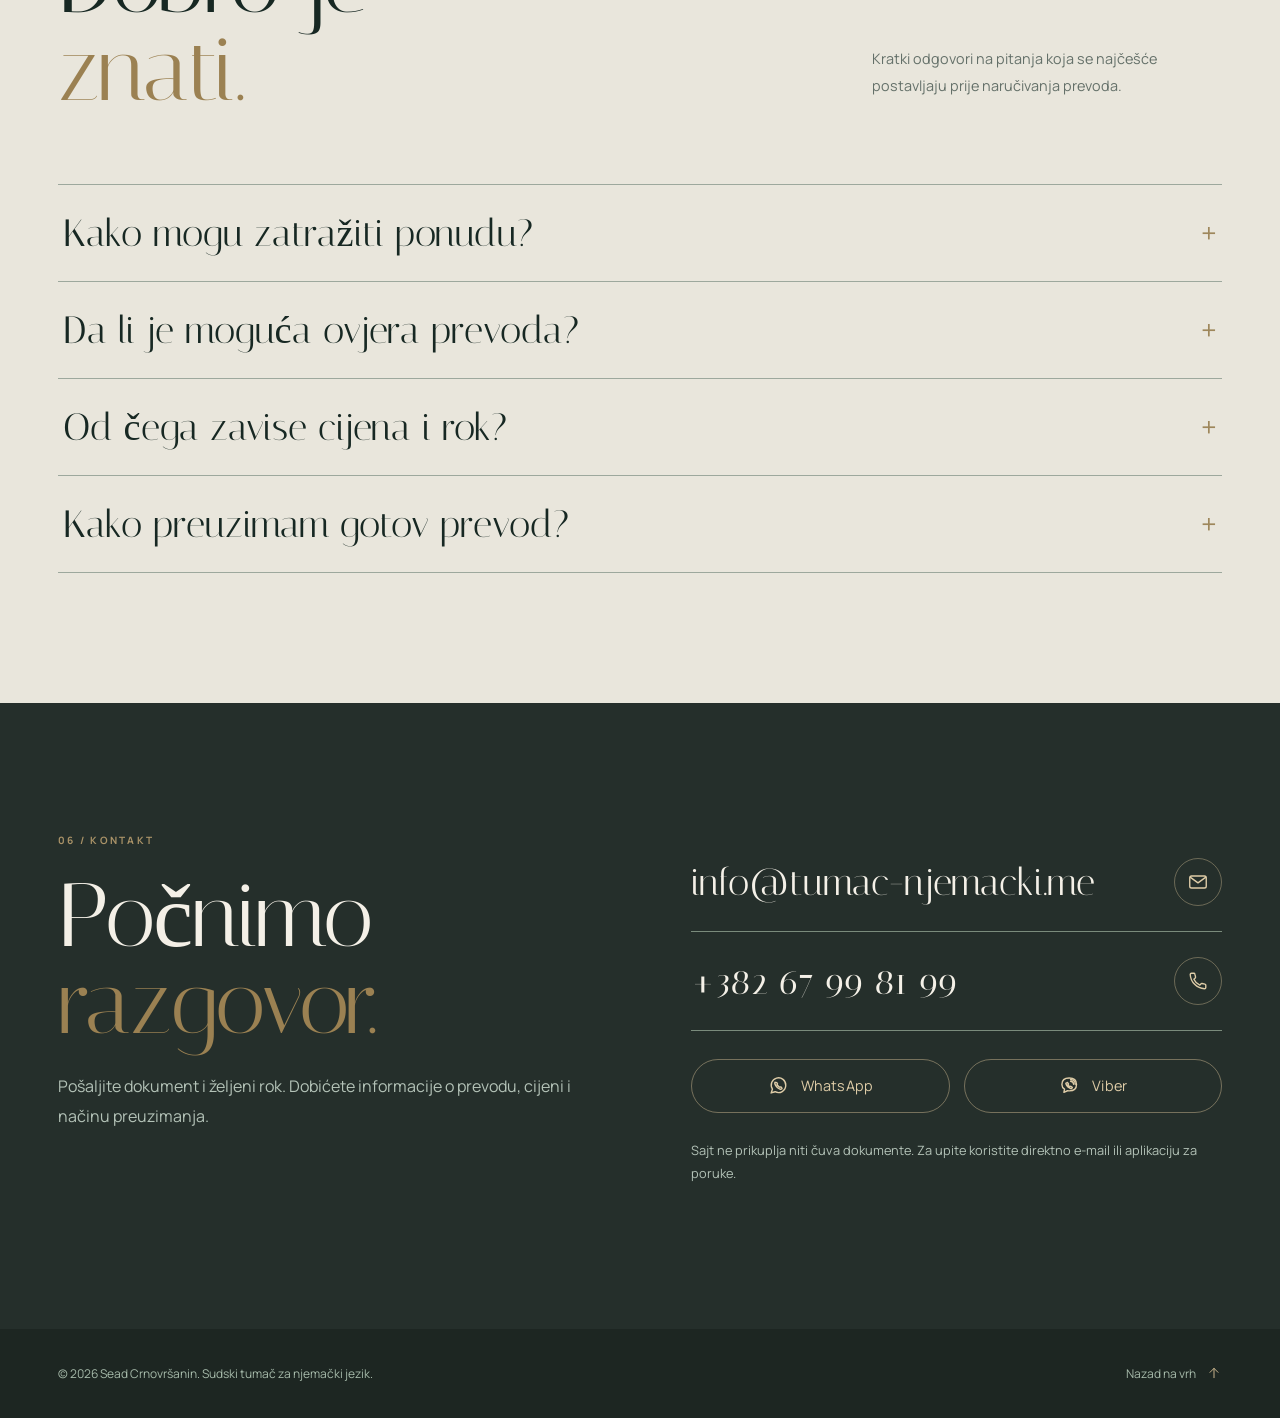
==== commit 4be8ea38: "V9: replace generic arrows across entire site with consistent premium SVG icons" ====
--- a/index.html
+++ b/index.html
@@ -68,18 +68,55 @@
 }
 @media(max-width:360px){.contact-link{font-size:1.24rem}.message-links .messenger{font-size:.77rem}}
 @media(prefers-reduced-motion:reduce){.contact-action-icon,.contact-link .contact-main,.message-links .messenger{transition:none!important}}
+
+/* V9 — unified bespoke directional icons and refined mobile navigation */
+.ui-arrow{display:inline-block;width:20px;height:20px;flex:none;vertical-align:middle;stroke:currentColor}
+.nav-cta{display:inline-flex;align-items:center;justify-content:center;gap:14px;white-space:nowrap}
+.nav-cta-icon{width:14px;height:14px;transition:transform .3s ease}
+.nav-cta:hover .nav-cta-icon{transform:translate(2px,-2px)}
+.button{gap:28px;min-height:56px}
+.button-icon{display:inline-grid;place-items:center;width:30px;height:30px;border:1px solid rgba(37,47,43,.24);border-radius:50%;transition:transform .3s ease,background-color .3s ease}
+.button-icon .ui-arrow{width:15px;height:15px}
+.button:hover .button-icon{transform:translate(2px,-2px);background-color:rgba(37,47,43,.08)}
+.service-row .service-end{display:inline-grid;place-items:center;width:38px;height:38px;border:1px solid rgba(92,104,91,.32);border-radius:50%;color:#83714c;transition:transform .3s ease,color .3s ease,border-color .3s ease}
+.service-row .service-end .ui-arrow{width:18px;height:18px}
+.service-row:hover .service-end{color:#38463d;border-color:#8b7957;transform:translate(3px,-3px)}
+.scroll-cue{display:inline-flex;align-items:center;gap:9px}
+.scroll-icon{height:14px;width:14px;color:#d2bc93;transition:transform .3s}
+.scroll-cue:hover .scroll-icon{transform:translateY(3px)}
+.source-note a{display:inline;text-decoration:underline;text-underline-offset:3px}
+.source-icon{width:11px;height:11px;vertical-align:baseline;margin-left:4px;color:#91805d}
+.back-to-top{display:inline-flex;align-items:center;gap:10px}
+.footer-arrow{height:16px;width:16px;color:#ceb991;transition:transform .3s}
+.back-to-top:hover .footer-arrow{transform:translateY(-3px)}
+.mobile-toggle{width:44px;height:44px;align-items:center;justify-content:center;cursor:pointer;border:1px solid rgba(207,192,157,.35);border-radius:50%;padding:0}
+.menu-lines{display:block;position:relative;width:19px;height:18px}
+.menu-lines i{position:absolute;left:0;width:19px;height:1.5px;background:#ebdfc9;border-radius:2px;transition:top .3s,transform .3s}
+.menu-lines i:first-child{top:6px}.menu-lines i:last-child{top:12px}
+.mobile-toggle.is-open .menu-lines i:first-child{top:9px;transform:rotate(45deg)}
+.mobile-toggle.is-open .menu-lines i:last-child{top:9px;transform:rotate(-45deg)}
+@media(max-width:680px){
+  .mobile-toggle{display:inline-flex;flex:none}
+  .service-row .service-end{height:34px;width:34px}
+  .service-row .service-end .ui-arrow{width:15px;height:15px}
+  .service-row{grid-template-columns:45px minmax(0,1fr) 34px}
+  .button{gap:20px}
+  .hero-foot{gap:12px}
+  .hero-foot .scroll-cue{gap:5px}
+}
+@media(prefers-reduced-motion:reduce){.nav-cta-icon,.button-icon,.service-row .service-end,.scroll-icon,.footer-arrow,.menu-lines i{transition:none!important}}
 </style>
 <script type="application/ld+json">{"@context":"https://schema.org","@type":"Person","name":"Sead Crnovršanin","jobTitle":"Sudski tumač za njemački jezik","knowsLanguage":["de","cnr"],"description":"Prevod dokumenata sa njemačkog jezika i na njemački jezik.","areaServed":{"@type":"Country","name":"Montenegro"}}</script>
 </head>
 <body>
 <a class="skip-link" href="#main">Preskoči na sadržaj</a>
-<header><a class="identity" href="#top"><span class="monogram">SC<b>.</b></span><span class="identity-txt">SEAD CRNOVRŠANIN<small>SUDSKI TUMAČ ZA NJEMAČKI</small></span></a><button class="mobile-toggle" type="button" aria-label="Otvori meni" aria-controls="nav" aria-expanded="false">☰</button><nav id="nav" class="site-nav"><a href="#usluge">Usluge</a><a href="#proces">Kako funkcioniše</a><a href="#standard">O meni</a><a href="#dostava">Preuzimanje</a><a href="#kontakt">Kontakt</a></nav><a class="nav-cta" href="#kontakt">Zatražite ponudu ↗</a><div class="lang-switch" role="group" aria-label="Jezik sajta"><button type="button" data-lang="me" aria-pressed="true"><span class="lang-flag" aria-hidden="true">🇲🇪</span> ME</button><span aria-hidden="true">/</span><button type="button" data-lang="de" aria-pressed="false"><span class="lang-flag" aria-hidden="true">🇩🇪</span> DE</button><span aria-hidden="true">/</span><button type="button" data-lang="en" aria-pressed="false"><span class="lang-flag" aria-hidden="true">🇬🇧</span> EN</button></div></header>
+<header><a class="identity" href="#top"><span class="monogram">SC<b>.</b></span><span class="identity-txt">SEAD CRNOVRŠANIN<small>SUDSKI TUMAČ ZA NJEMAČKI</small></span></a><button class="mobile-toggle" type="button" aria-label="Otvori meni" aria-controls="nav" aria-expanded="false"><span class="menu-lines" aria-hidden="true"><i></i><i></i></span></button><nav id="nav" class="site-nav"><a href="#usluge">Usluge</a><a href="#proces">Kako funkcioniše</a><a href="#standard">O meni</a><a href="#dostava">Preuzimanje</a><a href="#kontakt">Kontakt</a></nav><a class="nav-cta" href="#kontakt"><span>Zatražite ponudu</span><svg class="ui-arrow nav-cta-icon" viewBox="0 0 24 24" fill="none" stroke="currentColor" stroke-width="1.45" stroke-linecap="round" stroke-linejoin="round" aria-hidden="true" focusable="false"><path d="M5.5 18.5 18.5 5.5M8.5 5.5h10v10"/></svg></a><div class="lang-switch" role="group" aria-label="Jezik sajta"><button type="button" data-lang="me" aria-pressed="true"><span class="lang-flag" aria-hidden="true">🇲🇪</span> ME</button><span aria-hidden="true">/</span><button type="button" data-lang="de" aria-pressed="false"><span class="lang-flag" aria-hidden="true">🇩🇪</span> DE</button><span aria-hidden="true">/</span><button type="button" data-lang="en" aria-pressed="false"><span class="lang-flag" aria-hidden="true">🇬🇧</span> EN</button></div></header>
 <main id="main"><span id="top"></span>
-<section class="hero"><div class="wrap hero-content"><div class="hero-meta"><span class="eyebrow hero-label">SUDSKI TUMAČ ZA NJEMAČKI JEZIK</span><span class="eyebrow meta-location">MONTENEGRO / DEUTSCHLAND</span></div><div class="hero-stage"><div class="hero-main"><div class="hero-kicker">JEZIK KOJEM VJERUJETE</div><h1>Svaka riječ.<br><em>Na svom mjestu.</em></h1><div class="hero-bottom"><p>Precizni prevodi dokumenata i ovjera sudskog tumača. Za trenutke kada svaki detalj zaista znači.</p><a class="button" href="#kontakt">Zatražite prevod <span>↗</span></a></div></div><div class="hero-seal" aria-hidden="true"><div class="seal-inner"><span class="seal-top">PRÄZISION · VERTRAUEN</span><strong>SC</strong><span class="seal-bottom">DEUTSCH ↔ CRNOGORSKI</span></div></div></div><div class="hero-foot"><span>SEAD CRNOVRŠANIN</span><span>01 — 05</span><span>SCROLL TO DISCOVER ↓</span></div></div></section>
+<section class="hero"><div class="wrap hero-content"><div class="hero-meta"><span class="eyebrow hero-label">SUDSKI TUMAČ ZA NJEMAČKI JEZIK</span><span class="eyebrow meta-location">MONTENEGRO / DEUTSCHLAND</span></div><div class="hero-stage"><div class="hero-main"><div class="hero-kicker">JEZIK KOJEM VJERUJETE</div><h1>Svaka riječ.<br><em>Na svom mjestu.</em></h1><div class="hero-bottom"><p>Precizni prevodi dokumenata i ovjera sudskog tumača. Za trenutke kada svaki detalj zaista znači.</p><a class="button" href="#kontakt"><span>Zatražite prevod</span><span class="button-icon"><svg class="ui-arrow " viewBox="0 0 24 24" fill="none" stroke="currentColor" stroke-width="1.45" stroke-linecap="round" stroke-linejoin="round" aria-hidden="true" focusable="false"><path d="M5.5 18.5 18.5 5.5M8.5 5.5h10v10"/></svg></span></a></div></div><div class="hero-seal" aria-hidden="true"><div class="seal-inner"><span class="seal-top">PRÄZISION · VERTRAUEN</span><strong>SC</strong><span class="seal-bottom">DEUTSCH ↔ CRNOGORSKI</span></div></div></div><div class="hero-foot"><span>SEAD CRNOVRŠANIN</span><span>01 — 05</span><span class="scroll-cue"><span>SCROLL TO DISCOVER</span><svg class="ui-arrow scroll-icon" viewBox="0 0 24 24" fill="none" stroke="currentColor" stroke-width="1.45" stroke-linecap="round" stroke-linejoin="round" aria-hidden="true" focusable="false"><path d="M12 5v14m-6-6 6 6 6-6"/></svg></span></div></div></section>
 <div class="wrap microstrip"><span>Deutsch ↔ Crnogorski</span><span>Ovjereni prevodi</span><span>Preuzimanje u više gradova</span><span>Dostava širom Crne Gore</span></div>
-<section class="section" id="usluge"><div class="wrap"><div class="section-heading reveal"><div><div class="eyebrow gold">01 / Usluge</div><h2 class="section-title">Svaki dokument.<br><em>Prava riječ.</em></h2></div><p class="section-intro">Od ličnih isprava do poslovne dokumentacije. Svakom prevodu pristupa se pažljivo, uz razumijevanje namjene i potrebnog roka.</p></div><div class="services editorial-services"><a class="service service-row reveal" href="#kontakt"><span class="service-num">01 / 06</span><h3>Lična dokumenta</h3><p>Izvodi iz matičnih knjiga, uvjerenja i lična dokumentacija.</p><span class="service-end">↗</span></a><a class="service service-row reveal" href="#kontakt"><span class="service-num">02 / 06</span><h3>Diplome i obrazovanje</h3><p>Diplome, svjedočanstva i potvrde o obrazovanju.</p><span class="service-end">↗</span></a><a class="service service-row reveal" href="#kontakt"><span class="service-num">03 / 06</span><h3>Pravna dokumentacija</h3><p>Ugovori, ovlašćenja, sudski i upravni dokumenti.</p><span class="service-end">↗</span></a><a class="service service-row reveal" href="#kontakt"><span class="service-num">04 / 06</span><h3>Poslovna dokumentacija</h3><p>Dokumentacija za firme, institucije i poslovnu komunikaciju.</p><span class="service-end">↗</span></a><a class="service service-row reveal" href="#kontakt"><span class="service-num">05 / 06</span><h3>Medicinska dokumentacija</h3><p>Izvještaji, nalazi i prateća medicinska dokumenta.</p><span class="service-end">↗</span></a><a class="service service-row reveal" href="#kontakt"><span class="service-num">06 / 06</span><h3>Ovjereni prevodi</h3><p>Prevodi sa ovjerom sudskog tumača, kada je to potrebno.</p><span class="service-end">↗</span></a></div></div></section>
+<section class="section" id="usluge"><div class="wrap"><div class="section-heading reveal"><div><div class="eyebrow gold">01 / Usluge</div><h2 class="section-title">Svaki dokument.<br><em>Prava riječ.</em></h2></div><p class="section-intro">Od ličnih isprava do poslovne dokumentacije. Svakom prevodu pristupa se pažljivo, uz razumijevanje namjene i potrebnog roka.</p></div><div class="services editorial-services"><a class="service service-row reveal" href="#kontakt"><span class="service-num">01 / 06</span><h3>Lična dokumenta</h3><p>Izvodi iz matičnih knjiga, uvjerenja i lična dokumentacija.</p><span class="service-end" aria-hidden="true"><svg class="ui-arrow service-arrow" viewBox="0 0 24 24" fill="none" stroke="currentColor" stroke-width="1.45" stroke-linecap="round" stroke-linejoin="round" aria-hidden="true" focusable="false"><path d="M5.5 18.5 18.5 5.5M8.5 5.5h10v10"/></svg></span></a><a class="service service-row reveal" href="#kontakt"><span class="service-num">02 / 06</span><h3>Diplome i obrazovanje</h3><p>Diplome, svjedočanstva i potvrde o obrazovanju.</p><span class="service-end" aria-hidden="true"><svg class="ui-arrow service-arrow" viewBox="0 0 24 24" fill="none" stroke="currentColor" stroke-width="1.45" stroke-linecap="round" stroke-linejoin="round" aria-hidden="true" focusable="false"><path d="M5.5 18.5 18.5 5.5M8.5 5.5h10v10"/></svg></span></a><a class="service service-row reveal" href="#kontakt"><span class="service-num">03 / 06</span><h3>Pravna dokumentacija</h3><p>Ugovori, ovlašćenja, sudski i upravni dokumenti.</p><span class="service-end" aria-hidden="true"><svg class="ui-arrow service-arrow" viewBox="0 0 24 24" fill="none" stroke="currentColor" stroke-width="1.45" stroke-linecap="round" stroke-linejoin="round" aria-hidden="true" focusable="false"><path d="M5.5 18.5 18.5 5.5M8.5 5.5h10v10"/></svg></span></a><a class="service service-row reveal" href="#kontakt"><span class="service-num">04 / 06</span><h3>Poslovna dokumentacija</h3><p>Dokumentacija za firme, institucije i poslovnu komunikaciju.</p><span class="service-end" aria-hidden="true"><svg class="ui-arrow service-arrow" viewBox="0 0 24 24" fill="none" stroke="currentColor" stroke-width="1.45" stroke-linecap="round" stroke-linejoin="round" aria-hidden="true" focusable="false"><path d="M5.5 18.5 18.5 5.5M8.5 5.5h10v10"/></svg></span></a><a class="service service-row reveal" href="#kontakt"><span class="service-num">05 / 06</span><h3>Medicinska dokumentacija</h3><p>Izvještaji, nalazi i prateća medicinska dokumenta.</p><span class="service-end" aria-hidden="true"><svg class="ui-arrow service-arrow" viewBox="0 0 24 24" fill="none" stroke="currentColor" stroke-width="1.45" stroke-linecap="round" stroke-linejoin="round" aria-hidden="true" focusable="false"><path d="M5.5 18.5 18.5 5.5M8.5 5.5h10v10"/></svg></span></a><a class="service service-row reveal" href="#kontakt"><span class="service-num">06 / 06</span><h3>Ovjereni prevodi</h3><p>Prevodi sa ovjerom sudskog tumača, kada je to potrebno.</p><span class="service-end" aria-hidden="true"><svg class="ui-arrow service-arrow" viewBox="0 0 24 24" fill="none" stroke="currentColor" stroke-width="1.45" stroke-linecap="round" stroke-linejoin="round" aria-hidden="true" focusable="false"><path d="M5.5 18.5 18.5 5.5M8.5 5.5h10v10"/></svg></span></a></div></div></section>
 <section class="section dark-section" id="proces"><div class="wrap"><div class="eyebrow gold">02 / Jednostavan proces</div><h2 class="section-title reveal">Od dokumenta<br>do <em>gotovog prevoda.</em></h2><div class="steps"><div class="step reveal"><b>01</b><h3>Pošaljite upit</h3><p>Pošaljite dokument i naznačite jezik, rok i da li vam je potrebna ovjera.</p></div><div class="step reveal"><b>02</b><h3>Dogovorimo detalje</h3><p>Dobijate povratnu informaciju o cijeni, vremenu izrade i preuzimanju.</p></div><div class="step reveal"><b>03</b><h3>Preuzmite prevod</h3><p>Prevod preuzimate prema dogovoru ili putem dostave, gdje je to moguće.</p></div></div></div></section>
-<section class="section" id="standard"><div class="wrap bio-grid"><div class="bio-art reveal"><div class="bio-architecture" aria-hidden="true"><i></i><i></i><i></i></div><div class="bio-inscription">DE / ME</div><span>JEZIK. TAČNOST. POVJERENJE.</span></div><div class="bio-copy reveal"><div class="eyebrow gold">03 / O meni</div><h2 class="section-title">Iza svakog prevoda<br><em>stoji ime.</em></h2><p><strong>Sead Crnovršanin</strong> je diplomirani ekonomista i sudski tumač za njemački jezik, naveden na zvaničnom spisku Ministarstva pravde Crne Gore.</p><p>U svom radu usmjeren je na precizno prevođenje dokumentacije sa njemačkog i na njemački jezik, uz pažnju prema terminologiji, namjeni dokumenta i dogovorenim rokovima.</p><p class="source-note">Podatak o stručnom zvanju i sudskom tumaču: <a href="https://www.gov.me/en/article/190720--spisak-sudskih-tumaca-azuriran-19-9-2018" target="_blank" rel="noopener noreferrer">Ministarstvo pravde Crne Gore, spisak iz 2018. ↗</a></p></div></div></section>
+<section class="section" id="standard"><div class="wrap bio-grid"><div class="bio-art reveal"><div class="bio-architecture" aria-hidden="true"><i></i><i></i><i></i></div><div class="bio-inscription">DE / ME</div><span>JEZIK. TAČNOST. POVJERENJE.</span></div><div class="bio-copy reveal"><div class="eyebrow gold">03 / O meni</div><h2 class="section-title">Iza svakog prevoda<br><em>stoji ime.</em></h2><p><strong>Sead Crnovršanin</strong> je diplomirani ekonomista i sudski tumač za njemački jezik, naveden na zvaničnom spisku Ministarstva pravde Crne Gore.</p><p>U svom radu usmjeren je na precizno prevođenje dokumentacije sa njemačkog i na njemački jezik, uz pažnju prema terminologiji, namjeni dokumenta i dogovorenim rokovima.</p><p class="source-note">Podatak o stručnom zvanju i sudskom tumaču: <a href="https://www.gov.me/en/article/190720--spisak-sudskih-tumaca-azuriran-19-9-2018" target="_blank" rel="noopener noreferrer">Ministarstvo pravde Crne Gore, spisak iz 2018.</a><svg class="ui-arrow source-icon" viewBox="0 0 24 24" fill="none" stroke="currentColor" stroke-width="1.45" stroke-linecap="round" stroke-linejoin="round" aria-hidden="true" focusable="false"><path d="M5.5 18.5 18.5 5.5M8.5 5.5h10v10"/></svg></p></div></div></section>
 <section class="section delivery" id="dostava"><div class="wrap"><div class="eyebrow gold">04 / Preuzimanje i dostava</div><h2 class="section-title reveal">Vaši dokumenti.<br><em>Vaša adresa.</em></h2><div class="cities reveal"><span>Podgorica</span><span>Bar</span><span>Bijelo Polje</span><span>Rožaje</span></div><p class="reveal">Moguće je dogovoriti preuzimanje u navedenim gradovima, kao i kurirsku dostavu širom Crne Gore. Tačan način i vrijeme preuzimanja potvrđuju se prilikom dogovora.</p></div></section>
 <section class="section faq-section" id="pitanja"><div class="wrap"><div class="section-heading reveal"><div><div class="eyebrow gold">05 / Najčešća pitanja</div><h2 class="section-title">Dobro je<br><em>znati.</em></h2></div><p class="section-intro">Kratki odgovori na pitanja koja se najčešće postavljaju prije naručivanja prevoda.</p></div><div class="faq-list"><details class="faq-item reveal"><summary>Kako mogu zatražiti ponudu? <span aria-hidden="true">+</span></summary><p>Pošaljite upit e-mailom ili telefonom, uz informaciju koji dokument treba prevesti, na koji jezik i u kom roku. Nemojte slati osjetljiva dokumenta bez potrebe.</p></details><details class="faq-item reveal"><summary>Da li je moguća ovjera prevoda? <span aria-hidden="true">+</span></summary><p>Za dokumenta kojima je potrebna ovjera sudskog tumača, naznačite tu potrebu prilikom upita kako biste dobili odgovarajuće informacije.</p></details><details class="faq-item reveal"><summary>Od čega zavise cijena i rok? <span aria-hidden="true">+</span></summary><p>Od vrste dokumenta, obima, složenosti, zahtjeva za ovjeru i dogovorenog roka. Tačne uslove dobijate po slanju upita.</p></details><details class="faq-item reveal"><summary>Kako preuzimam gotov prevod? <span aria-hidden="true">+</span></summary><p>Način preuzimanja, uključujući dostupne lokacije ili kurirsku dostavu, dogovarate direktno prije izrade.</p></details></div></div></section>
 <section class="section contact" id="kontakt"><div class="wrap contact-grid"><div class="reveal"><div class="eyebrow gold">06 / Kontakt</div><h2 class="section-title">Počnimo<br><em>razgovor.</em></h2><p>Pošaljite dokument i željeni rok. Dobićete informacije o prevodu, cijeni i načinu preuzimanja.</p></div><div class="contact-links reveal">
@@ -123,17 +160,17 @@
 <p class="contact-privacy">Sajt ne prikuplja niti čuva dokumente. Za upite koristite direktno e-mail ili aplikaciju za poruke.</p>
 </div></div></section>
 </main>
-<footer><div class="wrap"><span>© <span id="year">2026</span> Sead Crnovršanin. Sudski tumač za njemački jezik.</span><a href="#top">Nazad na vrh ↑</a></div></footer>
+<footer><div class="wrap"><span>© <span id="year">2026</span> Sead Crnovršanin. Sudski tumač za njemački jezik.</span><a class="back-to-top" href="#top"><span>Nazad na vrh</span><svg class="ui-arrow footer-arrow" viewBox="0 0 24 24" fill="none" stroke="currentColor" stroke-width="1.45" stroke-linecap="round" stroke-linejoin="round" aria-hidden="true" focusable="false"><path d="M12 19V5m-6 6 6-6 6 6"/></svg></a></div></footer>
 <script>
 document.getElementById('year').textContent=new Date().getFullYear();
 const toggle=document.querySelector('.mobile-toggle'),nav=document.querySelector('.site-nav');
-toggle.addEventListener('click',()=>{const open=nav.classList.toggle('open');toggle.setAttribute('aria-expanded',String(open));toggle.textContent=open?'×':'☰'});
-nav.querySelectorAll('a').forEach(a=>a.addEventListener('click',()=>{nav.classList.remove('open');toggle.setAttribute('aria-expanded','false');toggle.textContent='☰'}));
+toggle.addEventListener('click',()=>{const open=nav.classList.toggle('open');toggle.setAttribute('aria-expanded',String(open));toggle.classList.toggle('is-open',open)});
+nav.querySelectorAll('a').forEach(a=>a.addEventListener('click',()=>{nav.classList.remove('open');toggle.setAttribute('aria-expanded','false');toggle.classList.remove('is-open')}));
 if('IntersectionObserver' in window){const o=new IntersectionObserver(es=>es.forEach(e=>{if(e.isIntersecting){e.target.classList.add('visible');o.unobserve(e.target)}}),{threshold:.08});document.querySelectorAll('.reveal').forEach(e=>o.observe(e))}else document.querySelectorAll('.reveal').forEach(e=>e.classList.add('visible'));
 </script><script>
 (function(){
-const translations={"SEAD CRNOVRŠANIN":"SEAD CRNOVRŠANIN","SUDSKI TUMAČ ZA NJEMAČKI":"GERICHTSDOLMETSCHER FÜR DEUTSCH","Usluge":"Leistungen","Kako funkcioniše":"So funktioniert es","Naš pristup":"Über mich","Preuzimanje":"Abholung","Kontakt":"Kontakt","Zatražite ponudu ↗":"Angebot anfordern ↗","SUDSKI TUMAČ ZA NJEMAČKI JEZIK":"GERICHTSDOLMETSCHER FÜR DEUTSCH","MONTENEGRO / DEUTSCHLAND":"MONTENEGRO / DEUTSCHLAND","JEZIK KOJEM VJERUJETE":"SPRACHE, DER SIE VERTRAUEN","Svaka riječ.":"Jedes Wort.","Na svom mjestu.":"Am richtigen Platz.","Precizni prevodi dokumenata i ovjera sudskog tumača. Za trenutke kada svaki detalj zaista znači.":"Präzise Dokumentenübersetzungen und beglaubigte Übersetzungen. Wenn jedes Detail zählt.","Zatražite prevod":"Übersetzung anfragen","SCROLL TO DISCOVER ↓":"MEHR ENTDECKEN ↓","Deutsch ↔ Crnogorski":"Deutsch ↔ Montenegrinisch","Ovjereni prevodi":"Beglaubigte Übersetzungen","Preuzimanje u više gradova":"Abholung in mehreren Städten","Dostava širom Crne Gore":"Versand in ganz Montenegro","01 / Usluge":"01 / Leistungen","Svaki dokument.":"Jedes Dokument.","Prava riječ.":"Das passende Wort.","Od ličnih isprava do poslovne dokumentacije. Svakom prevodu pristupa se pažljivo, uz razumijevanje namjene i potrebnog roka.":"Von persönlichen Urkunden bis zu Geschäftsunterlagen: Jede Übersetzung wird sorgfältig und unter Berücksichtigung des Verwendungszwecks und der Frist bearbeitet.","Lična dokumenta":"Persönliche Dokumente","Izvodi iz matičnih knjiga, uvjerenja i lična dokumentacija.":"Personenstandsurkunden, Bescheinigungen und persönliche Unterlagen.","Diplome i obrazovanje":"Zeugnisse und Ausbildung","Diplome, svjedočanstva i potvrde o obrazovanju.":"Diplome, Zeugnisse und Ausbildungsnachweise.","Pravna dokumentacija":"Rechtliche Dokumente","Ugovori, ovlašćenja, sudski i upravni dokumenti.":"Verträge, Vollmachten sowie Gerichts- und Verwaltungsunterlagen.","Poslovna dokumentacija":"Geschäftsunterlagen","Dokumentacija za firme, institucije i poslovnu komunikaciju.":"Unterlagen für Unternehmen, Institutionen und die Geschäftskommunikation.","Medicinska dokumentacija":"Medizinische Dokumente","Izvještaji, nalazi i prateća medicinska dokumenta.":"Befunde, Berichte und weitere medizinische Unterlagen.","Prevodi sa ovjerom sudskog tumača, kada je to potrebno.":"Übersetzungen mit Beglaubigung durch einen ermächtigten Übersetzer, sofern erforderlich.","02 / Jednostavan proces":"02 / Einfacher Ablauf","Od dokumenta":"Vom Dokument","do":"zur","gotovog prevoda.":"fertigen Übersetzung.","Pošaljite upit":"Anfrage senden","Pošaljite dokument i naznačite jezik, rok i da li vam je potrebna ovjera.":"Beschreiben Sie Ihr Dokument und nennen Sie Sprachrichtung, Frist und ob eine Beglaubigung erforderlich ist.","Dogovorimo detalje":"Details abstimmen","Dobijate povratnu informaciju o cijeni, vremenu izrade i preuzimanju.":"Sie erhalten Informationen zu Preis, Bearbeitungszeit und Abholung.","Preuzmite prevod":"Übersetzung erhalten","Prevod preuzimate prema dogovoru ili putem dostave, gdje je to moguće.":"Sie erhalten Ihre Übersetzung nach Vereinbarung oder per Versand, sofern möglich.","JEZIK. TAČNOST. POVJERENJE.":"SPRACHE. PRÄZISION. VERTRAUEN.","03 / Profesionalni pristup":"03 / Unser Anspruch","Preciznost u":"Präzision in","svakom detalju.":"jedem Detail.","Dokumenta zahtijevaju pažljivo razumijevanje sadržaja, terminologije i namjene prevoda. Zato svaki upit počinje provjerom vrste dokumenta, zahtjeva za ovjeru i potrebnog roka.":"Dokumente erfordern ein genaues Verständnis von Inhalt, Fachterminologie und Verwendungszweck. Daher klären wir zunächst die Dokumentenart, den Beglaubigungsbedarf und die gewünschte Frist.","Prevođenje sa njemačkog i na njemački jezik, uz jasan dogovor i diskretan pristup dokumentaciji.":"Übersetzungen aus dem Deutschen und ins Deutsche – mit klarer Abstimmung und vertraulichem Umgang mit Unterlagen.","04 / Preuzimanje i dostava":"04 / Abholung und Versand","Vaši dokumenti.":"Ihre Dokumente.","Vaša adresa.":"Ihr Wunschort.","Podgorica":"Podgorica","Bar":"Bar","Bijelo Polje":"Bijelo Polje","Rožaje":"Rožaje","Moguće je dogovoriti preuzimanje u navedenim gradovima, kao i kurirsku dostavu širom Crne Gore. Tačan način i vrijeme preuzimanja potvrđuju se prilikom dogovora.":"Die Abholung kann in den genannten Städten vereinbart werden. Ein Kurierdienst innerhalb Montenegros ist ebenfalls möglich. Ort und Zeitpunkt werden individuell abgestimmt.","05 / Najčešća pitanja":"05 / Häufige Fragen","Dobro je":"Gut zu","znati.":"wissen.","Kratki odgovori na pitanja koja se najčešće postavljaju prije naručivanja prevoda.":"Kurze Antworten auf häufige Fragen vor der Beauftragung einer Übersetzung.","Kako mogu zatražiti ponudu?":"Wie erhalte ich ein Angebot?","Pošaljite upit e-mailom ili telefonom, uz informaciju koji dokument treba prevesti, na koji jezik i u kom roku. Nemojte slati osjetljiva dokumenta bez potrebe.":"Kontaktieren Sie uns per E-Mail oder Telefon und teilen Sie uns Dokumentenart, Sprachrichtung und gewünschte Frist mit. Senden Sie sensible Unterlagen nur, wenn dies erforderlich ist.","Da li je moguća ovjera prevoda?":"Sind beglaubigte Übersetzungen möglich?","Za dokumenta kojima je potrebna ovjera sudskog tumača, naznačite tu potrebu prilikom upita kako biste dobili odgovarajuće informacije.":"Wenn Sie eine beglaubigte Übersetzung benötigen, geben Sie dies bei Ihrer Anfrage an, damit die Anforderungen geklärt werden können.","Od čega zavise cijena i rok?":"Wovon hängen Preis und Dauer ab?","Od vrste dokumenta, obima, složenosti, zahtjeva za ovjeru i dogovorenog roka. Tačne uslove dobijate po slanju upita.":"Von Art, Umfang und Schwierigkeit des Dokuments sowie Beglaubigung und gewünschter Frist. Konkrete Konditionen erhalten Sie auf Anfrage.","Kako preuzimam gotov prevod?":"Wie erhalte ich meine Übersetzung?","Način preuzimanja, uključujući dostupne lokacije ili kurirsku dostavu, dogovarate direktno prije izrade.":"Abholort oder Kurierzustellung werden vor der Bearbeitung individuell vereinbart.","06 / Kontakt":"06 / Kontakt","Počnimo":"Lassen Sie uns","razgovor.":"sprechen.","Pošaljite dokument i željeni rok. Dobićete informacije o prevodu, cijeni i načinu preuzimanja.":"Beschreiben Sie Ihr Dokument und den gewünschten Termin. Sie erhalten Informationen zu Übersetzung, Preis und Abholung.","Sajt ne prikuplja niti čuva dokumente. Za upite koristite direktno e-mail ili aplikaciju za poruke.":"Diese Website speichert keine Dokumente. Für Anfragen nutzen Sie bitte E-Mail oder einen Messenger.","Nazad na vrh ↑":"Nach oben ↑","O meni":"Über mich","03 / O meni":"03 / Über mich","Iza svakog prevoda":"Hinter jeder Übersetzung","stoji ime.":"steht ein Name.","Sead Crnovršanin":"Sead Crnovršanin","je diplomirani ekonomista i sudski tumač za njemački jezik, naveden na zvaničnom spisku Ministarstva pravde Crne Gore.":"ist Diplom-Ökonom und Gerichtsdolmetscher für Deutsch. Er ist in einer offiziellen Liste des montenegrinischen Justizministeriums aufgeführt.","U svom radu usmjeren je na precizno prevođenje dokumentacije sa njemačkog i na njemački jezik, uz pažnju prema terminologiji, namjeni dokumenta i dogovorenim rokovima.":"Sein Schwerpunkt liegt auf präzisen Dokumentenübersetzungen aus dem Deutschen und ins Deutsche, mit besonderer Sorgfalt bei Terminologie, Verwendungszweck und vereinbarten Fristen.","Podatak o stručnom zvanju i sudskom tumaču:":"Quelle zu Qualifikation und Eintragung:","Ministarstvo pravde Crne Gore, spisak iz 2018. ↗":"Justizministerium Montenegros, Liste von 2018 ↗"};
-const english={"SUDSKI TUMAČ ZA NJEMAČKI":"CERTIFIED GERMAN TRANSLATIONS","Usluge":"Services","Kako funkcioniše":"How it works","Naš pristup":"About","Preuzimanje":"Collection","Kontakt":"Contact","Zatražite ponudu ↗":"Request a quote ↗","SUDSKI TUMAČ ZA NJEMAČKI JEZIK":"SWORN TRANSLATOR FOR GERMAN","MONTENEGRO / DEUTSCHLAND":"MONTENEGRO / GERMANY","JEZIK KOJEM VJERUJETE":"LANGUAGE YOU CAN TRUST","Svaka riječ.":"Every word.","Na svom mjestu.":"In its right place.","Precizni prevodi dokumenata i ovjera sudskog tumača. Za trenutke kada svaki detalj zaista znači.":"Precise document translations and certified translations. For the moments when every detail matters.","Zatražite prevod":"Request a translation","SCROLL TO DISCOVER ↓":"SCROLL TO EXPLORE ↓","Deutsch ↔ Crnogorski":"German ↔ Montenegrin","Ovjereni prevodi":"Certified translations","Preuzimanje u više gradova":"Collection in multiple cities","Dostava širom Crne Gore":"Delivery across Montenegro","01 / Usluge":"01 / Services","Svaki dokument.":"Every document.","Prava riječ.":"The right words.","Od ličnih isprava do poslovne dokumentacije. Svakom prevodu pristupa se pažljivo, uz razumijevanje namjene i potrebnog roka.":"From personal records to business documents, every translation receives careful attention to its purpose and deadline.","Lična dokumenta":"Personal documents","Izvodi iz matičnih knjiga, uvjerenja i lična dokumentacija.":"Civil registry extracts, certificates and personal records.","Diplome i obrazovanje":"Education and diplomas","Diplome, svjedočanstva i potvrde o obrazovanju.":"Diplomas, transcripts and educational certificates.","Pravna dokumentacija":"Legal documents","Ugovori, ovlašćenja, sudski i upravni dokumenti.":"Contracts, powers of attorney, court and administrative documents.","Poslovna dokumentacija":"Business documents","Dokumentacija za firme, institucije i poslovnu komunikaciju.":"Documents for companies, institutions and business communications.","Medicinska dokumentacija":"Medical documents","Izvještaji, nalazi i prateća medicinska dokumenta.":"Medical reports, test results and related records.","Prevodi sa ovjerom sudskog tumača, kada je to potrebno.":"Translations certified by a sworn translator when required.","02 / Jednostavan proces":"02 / Simple process","Od dokumenta":"From document","do":"to","gotovog prevoda.":"finished translation.","Pošaljite upit":"Send an enquiry","Pošaljite dokument i naznačite jezik, rok i da li vam je potrebna ovjera.":"Describe your document, the language direction, your deadline and whether certification is needed.","Dogovorimo detalje":"Confirm the details","Dobijate povratnu informaciju o cijeni, vremenu izrade i preuzimanju.":"Receive information on price, turnaround and collection.","Preuzmite prevod":"Receive your translation","Prevod preuzimate prema dogovoru ili putem dostave, gdje je to moguće.":"Collect your translation as agreed or arrange delivery where available.","JEZIK. TAČNOST. POVJERENJE.":"LANGUAGE. PRECISION. TRUST.","03 / Profesionalni pristup":"03 / Professional approach","Preciznost u":"Precision in","svakom detalju.":"every detail.","Dokumenta zahtijevaju pažljivo razumijevanje sadržaja, terminologije i namjene prevoda. Zato svaki upit počinje provjerom vrste dokumenta, zahtjeva za ovjeru i potrebnog roka.":"Documents require a careful understanding of their content, terminology and intended use. Each enquiry begins by confirming the document type, certification requirements and deadline.","Prevođenje sa njemačkog i na njemački jezik, uz jasan dogovor i diskretan pristup dokumentaciji.":"Translations from and into German, with clear communication and discreet handling of documents.","04 / Preuzimanje i dostava":"04 / Collection and delivery","Vaši dokumenti.":"Your documents.","Vaša adresa.":"Your destination.","Moguće je dogovoriti preuzimanje u navedenim gradovima, kao i kurirsku dostavu širom Crne Gore. Tačan način i vrijeme preuzimanja potvrđuju se prilikom dogovora.":"Collection can be arranged in the listed cities, as well as courier delivery throughout Montenegro. The method and time of collection are confirmed individually.","05 / Najčešća pitanja":"05 / Frequently asked questions","Dobro je":"Good to","znati.":"know.","Kratki odgovori na pitanja koja se najčešće postavljaju prije naručivanja prevoda.":"Quick answers to common questions before ordering a translation.","Kako mogu zatražiti ponudu?":"How do I request a quote?","Pošaljite upit e-mailom ili telefonom, uz informaciju koji dokument treba prevesti, na koji jezik i u kom roku. Nemojte slati osjetljiva dokumenta bez potrebe.":"Contact us by email or phone, specifying the document type, target language and deadline. Avoid sending sensitive documents unnecessarily.","Da li je moguća ovjera prevoda?":"Can translations be certified?","Za dokumenta kojima je potrebna ovjera sudskog tumača, naznačite tu potrebu prilikom upita kako biste dobili odgovarajuće informacije.":"If you require a certified translation, mention this in your enquiry so the appropriate requirements can be confirmed.","Od čega zavise cijena i rok?":"What determines price and turnaround?","Od vrste dokumenta, obima, složenosti, zahtjeva za ovjeru i dogovorenog roka. Tačne uslove dobijate po slanju upita.":"Document type, length, complexity, certification requirements and deadline. You will receive a specific quote after your enquiry.","Kako preuzimam gotov prevod?":"How will I receive my translation?","Način preuzimanja, uključujući dostupne lokacije ili kurirsku dostavu, dogovarate direktno prije izrade.":"Collection arrangements, including locations or courier delivery, are agreed before work begins.","06 / Kontakt":"06 / Contact","Počnimo":"Let's","razgovor.":"talk.","Pošaljite dokument i željeni rok. Dobićete informacije o prevodu, cijeni i načinu preuzimanja.":"Get in touch with your document details and preferred deadline for information on translation, pricing and collection.","Sajt ne prikuplja niti čuva dokumente. Za upite koristite direktno e-mail ili aplikaciju za poruke.":"This website does not collect or store documents. Please contact us directly by email or messaging app.","Nazad na vrh ↑":"Back to top ↑","O meni":"About","03 / O meni":"03 / About","Iza svakog prevoda":"Behind every translation","stoji ime.":"is a name.","je diplomirani ekonomista i sudski tumač za njemački jezik, naveden na zvaničnom spisku Ministarstva pravde Crne Gore.":"holds a degree in economics and is a sworn German-language translator listed in an official register published by Montenegro’s Ministry of Justice.","U svom radu usmjeren je na precizno prevođenje dokumentacije sa njemačkog i na njemački jezik, uz pažnju prema terminologiji, namjeni dokumenta i dogovorenim rokovima.":"His work focuses on accurate translations from and into German, with careful attention to terminology, the document’s purpose and agreed deadlines.","Podatak o stručnom zvanju i sudskom tumaču:":"Source for qualification and official listing:","Ministarstvo pravde Crne Gore, spisak iz 2018. ↗":"Montenegro Ministry of Justice, 2018 list ↗"};
+const translations={"SEAD CRNOVRŠANIN":"SEAD CRNOVRŠANIN","SUDSKI TUMAČ ZA NJEMAČKI":"GERICHTSDOLMETSCHER FÜR DEUTSCH","Usluge":"Leistungen","Kako funkcioniše":"So funktioniert es","Naš pristup":"Über mich","Preuzimanje":"Abholung","Kontakt":"Kontakt","SUDSKI TUMAČ ZA NJEMAČKI JEZIK":"GERICHTSDOLMETSCHER FÜR DEUTSCH","MONTENEGRO / DEUTSCHLAND":"MONTENEGRO / DEUTSCHLAND","JEZIK KOJEM VJERUJETE":"SPRACHE, DER SIE VERTRAUEN","Svaka riječ.":"Jedes Wort.","Na svom mjestu.":"Am richtigen Platz.","Precizni prevodi dokumenata i ovjera sudskog tumača. Za trenutke kada svaki detalj zaista znači.":"Präzise Dokumentenübersetzungen und beglaubigte Übersetzungen. Wenn jedes Detail zählt.","Zatražite prevod":"Übersetzung anfragen","Deutsch ↔ Crnogorski":"Deutsch ↔ Montenegrinisch","Ovjereni prevodi":"Beglaubigte Übersetzungen","Preuzimanje u više gradova":"Abholung in mehreren Städten","Dostava širom Crne Gore":"Versand in ganz Montenegro","01 / Usluge":"01 / Leistungen","Svaki dokument.":"Jedes Dokument.","Prava riječ.":"Das passende Wort.","Od ličnih isprava do poslovne dokumentacije. Svakom prevodu pristupa se pažljivo, uz razumijevanje namjene i potrebnog roka.":"Von persönlichen Urkunden bis zu Geschäftsunterlagen: Jede Übersetzung wird sorgfältig und unter Berücksichtigung des Verwendungszwecks und der Frist bearbeitet.","Lična dokumenta":"Persönliche Dokumente","Izvodi iz matičnih knjiga, uvjerenja i lična dokumentacija.":"Personenstandsurkunden, Bescheinigungen und persönliche Unterlagen.","Diplome i obrazovanje":"Zeugnisse und Ausbildung","Diplome, svjedočanstva i potvrde o obrazovanju.":"Diplome, Zeugnisse und Ausbildungsnachweise.","Pravna dokumentacija":"Rechtliche Dokumente","Ugovori, ovlašćenja, sudski i upravni dokumenti.":"Verträge, Vollmachten sowie Gerichts- und Verwaltungsunterlagen.","Poslovna dokumentacija":"Geschäftsunterlagen","Dokumentacija za firme, institucije i poslovnu komunikaciju.":"Unterlagen für Unternehmen, Institutionen und die Geschäftskommunikation.","Medicinska dokumentacija":"Medizinische Dokumente","Izvještaji, nalazi i prateća medicinska dokumenta.":"Befunde, Berichte und weitere medizinische Unterlagen.","Prevodi sa ovjerom sudskog tumača, kada je to potrebno.":"Übersetzungen mit Beglaubigung durch einen ermächtigten Übersetzer, sofern erforderlich.","02 / Jednostavan proces":"02 / Einfacher Ablauf","Od dokumenta":"Vom Dokument","do":"zur","gotovog prevoda.":"fertigen Übersetzung.","Pošaljite upit":"Anfrage senden","Pošaljite dokument i naznačite jezik, rok i da li vam je potrebna ovjera.":"Beschreiben Sie Ihr Dokument und nennen Sie Sprachrichtung, Frist und ob eine Beglaubigung erforderlich ist.","Dogovorimo detalje":"Details abstimmen","Dobijate povratnu informaciju o cijeni, vremenu izrade i preuzimanju.":"Sie erhalten Informationen zu Preis, Bearbeitungszeit und Abholung.","Preuzmite prevod":"Übersetzung erhalten","Prevod preuzimate prema dogovoru ili putem dostave, gdje je to moguće.":"Sie erhalten Ihre Übersetzung nach Vereinbarung oder per Versand, sofern möglich.","JEZIK. TAČNOST. POVJERENJE.":"SPRACHE. PRÄZISION. VERTRAUEN.","03 / Profesionalni pristup":"03 / Unser Anspruch","Preciznost u":"Präzision in","svakom detalju.":"jedem Detail.","Dokumenta zahtijevaju pažljivo razumijevanje sadržaja, terminologije i namjene prevoda. Zato svaki upit počinje provjerom vrste dokumenta, zahtjeva za ovjeru i potrebnog roka.":"Dokumente erfordern ein genaues Verständnis von Inhalt, Fachterminologie und Verwendungszweck. Daher klären wir zunächst die Dokumentenart, den Beglaubigungsbedarf und die gewünschte Frist.","Prevođenje sa njemačkog i na njemački jezik, uz jasan dogovor i diskretan pristup dokumentaciji.":"Übersetzungen aus dem Deutschen und ins Deutsche – mit klarer Abstimmung und vertraulichem Umgang mit Unterlagen.","04 / Preuzimanje i dostava":"04 / Abholung und Versand","Vaši dokumenti.":"Ihre Dokumente.","Vaša adresa.":"Ihr Wunschort.","Podgorica":"Podgorica","Bar":"Bar","Bijelo Polje":"Bijelo Polje","Rožaje":"Rožaje","Moguće je dogovoriti preuzimanje u navedenim gradovima, kao i kurirsku dostavu širom Crne Gore. Tačan način i vrijeme preuzimanja potvrđuju se prilikom dogovora.":"Die Abholung kann in den genannten Städten vereinbart werden. Ein Kurierdienst innerhalb Montenegros ist ebenfalls möglich. Ort und Zeitpunkt werden individuell abgestimmt.","05 / Najčešća pitanja":"05 / Häufige Fragen","Dobro je":"Gut zu","znati.":"wissen.","Kratki odgovori na pitanja koja se najčešće postavljaju prije naručivanja prevoda.":"Kurze Antworten auf häufige Fragen vor der Beauftragung einer Übersetzung.","Kako mogu zatražiti ponudu?":"Wie erhalte ich ein Angebot?","Pošaljite upit e-mailom ili telefonom, uz informaciju koji dokument treba prevesti, na koji jezik i u kom roku. Nemojte slati osjetljiva dokumenta bez potrebe.":"Kontaktieren Sie uns per E-Mail oder Telefon und teilen Sie uns Dokumentenart, Sprachrichtung und gewünschte Frist mit. Senden Sie sensible Unterlagen nur, wenn dies erforderlich ist.","Da li je moguća ovjera prevoda?":"Sind beglaubigte Übersetzungen möglich?","Za dokumenta kojima je potrebna ovjera sudskog tumača, naznačite tu potrebu prilikom upita kako biste dobili odgovarajuće informacije.":"Wenn Sie eine beglaubigte Übersetzung benötigen, geben Sie dies bei Ihrer Anfrage an, damit die Anforderungen geklärt werden können.","Od čega zavise cijena i rok?":"Wovon hängen Preis und Dauer ab?","Od vrste dokumenta, obima, složenosti, zahtjeva za ovjeru i dogovorenog roka. Tačne uslove dobijate po slanju upita.":"Von Art, Umfang und Schwierigkeit des Dokuments sowie Beglaubigung und gewünschter Frist. Konkrete Konditionen erhalten Sie auf Anfrage.","Kako preuzimam gotov prevod?":"Wie erhalte ich meine Übersetzung?","Način preuzimanja, uključujući dostupne lokacije ili kurirsku dostavu, dogovarate direktno prije izrade.":"Abholort oder Kurierzustellung werden vor der Bearbeitung individuell vereinbart.","06 / Kontakt":"06 / Kontakt","Počnimo":"Lassen Sie uns","razgovor.":"sprechen.","Pošaljite dokument i željeni rok. Dobićete informacije o prevodu, cijeni i načinu preuzimanja.":"Beschreiben Sie Ihr Dokument und den gewünschten Termin. Sie erhalten Informationen zu Übersetzung, Preis und Abholung.","Sajt ne prikuplja niti čuva dokumente. Za upite koristite direktno e-mail ili aplikaciju za poruke.":"Diese Website speichert keine Dokumente. Für Anfragen nutzen Sie bitte E-Mail oder einen Messenger.","O meni":"Über mich","03 / O meni":"03 / Über mich","Iza svakog prevoda":"Hinter jeder Übersetzung","stoji ime.":"steht ein Name.","Sead Crnovršanin":"Sead Crnovršanin","je diplomirani ekonomista i sudski tumač za njemački jezik, naveden na zvaničnom spisku Ministarstva pravde Crne Gore.":"ist Diplom-Ökonom und Gerichtsdolmetscher für Deutsch. Er ist in einer offiziellen Liste des montenegrinischen Justizministeriums aufgeführt.","U svom radu usmjeren je na precizno prevođenje dokumentacije sa njemačkog i na njemački jezik, uz pažnju prema terminologiji, namjeni dokumenta i dogovorenim rokovima.":"Sein Schwerpunkt liegt auf präzisen Dokumentenübersetzungen aus dem Deutschen und ins Deutsche, mit besonderer Sorgfalt bei Terminologie, Verwendungszweck und vereinbarten Fristen.","Podatak o stručnom zvanju i sudskom tumaču:":"Quelle zu Qualifikation und Eintragung:","Zatražite ponudu":"Angebot anfordern","SCROLL TO DISCOVER":"MEHR ENTDECKEN","Nazad na vrh":"Nach oben","Ministarstvo pravde Crne Gore, spisak iz 2018.":"Justizministerium Montenegros, Liste von 2018"};
+const english={"SUDSKI TUMAČ ZA NJEMAČKI":"CERTIFIED GERMAN TRANSLATIONS","Usluge":"Services","Kako funkcioniše":"How it works","Naš pristup":"About","Preuzimanje":"Collection","Kontakt":"Contact","SUDSKI TUMAČ ZA NJEMAČKI JEZIK":"SWORN TRANSLATOR FOR GERMAN","MONTENEGRO / DEUTSCHLAND":"MONTENEGRO / GERMANY","JEZIK KOJEM VJERUJETE":"LANGUAGE YOU CAN TRUST","Svaka riječ.":"Every word.","Na svom mjestu.":"In its right place.","Precizni prevodi dokumenata i ovjera sudskog tumača. Za trenutke kada svaki detalj zaista znači.":"Precise document translations and certified translations. For the moments when every detail matters.","Zatražite prevod":"Request a translation","Deutsch ↔ Crnogorski":"German ↔ Montenegrin","Ovjereni prevodi":"Certified translations","Preuzimanje u više gradova":"Collection in multiple cities","Dostava širom Crne Gore":"Delivery across Montenegro","01 / Usluge":"01 / Services","Svaki dokument.":"Every document.","Prava riječ.":"The right words.","Od ličnih isprava do poslovne dokumentacije. Svakom prevodu pristupa se pažljivo, uz razumijevanje namjene i potrebnog roka.":"From personal records to business documents, every translation receives careful attention to its purpose and deadline.","Lična dokumenta":"Personal documents","Izvodi iz matičnih knjiga, uvjerenja i lična dokumentacija.":"Civil registry extracts, certificates and personal records.","Diplome i obrazovanje":"Education and diplomas","Diplome, svjedočanstva i potvrde o obrazovanju.":"Diplomas, transcripts and educational certificates.","Pravna dokumentacija":"Legal documents","Ugovori, ovlašćenja, sudski i upravni dokumenti.":"Contracts, powers of attorney, court and administrative documents.","Poslovna dokumentacija":"Business documents","Dokumentacija za firme, institucije i poslovnu komunikaciju.":"Documents for companies, institutions and business communications.","Medicinska dokumentacija":"Medical documents","Izvještaji, nalazi i prateća medicinska dokumenta.":"Medical reports, test results and related records.","Prevodi sa ovjerom sudskog tumača, kada je to potrebno.":"Translations certified by a sworn translator when required.","02 / Jednostavan proces":"02 / Simple process","Od dokumenta":"From document","do":"to","gotovog prevoda.":"finished translation.","Pošaljite upit":"Send an enquiry","Pošaljite dokument i naznačite jezik, rok i da li vam je potrebna ovjera.":"Describe your document, the language direction, your deadline and whether certification is needed.","Dogovorimo detalje":"Confirm the details","Dobijate povratnu informaciju o cijeni, vremenu izrade i preuzimanju.":"Receive information on price, turnaround and collection.","Preuzmite prevod":"Receive your translation","Prevod preuzimate prema dogovoru ili putem dostave, gdje je to moguće.":"Collect your translation as agreed or arrange delivery where available.","JEZIK. TAČNOST. POVJERENJE.":"LANGUAGE. PRECISION. TRUST.","03 / Profesionalni pristup":"03 / Professional approach","Preciznost u":"Precision in","svakom detalju.":"every detail.","Dokumenta zahtijevaju pažljivo razumijevanje sadržaja, terminologije i namjene prevoda. Zato svaki upit počinje provjerom vrste dokumenta, zahtjeva za ovjeru i potrebnog roka.":"Documents require a careful understanding of their content, terminology and intended use. Each enquiry begins by confirming the document type, certification requirements and deadline.","Prevođenje sa njemačkog i na njemački jezik, uz jasan dogovor i diskretan pristup dokumentaciji.":"Translations from and into German, with clear communication and discreet handling of documents.","04 / Preuzimanje i dostava":"04 / Collection and delivery","Vaši dokumenti.":"Your documents.","Vaša adresa.":"Your destination.","Moguće je dogovoriti preuzimanje u navedenim gradovima, kao i kurirsku dostavu širom Crne Gore. Tačan način i vrijeme preuzimanja potvrđuju se prilikom dogovora.":"Collection can be arranged in the listed cities, as well as courier delivery throughout Montenegro. The method and time of collection are confirmed individually.","05 / Najčešća pitanja":"05 / Frequently asked questions","Dobro je":"Good to","znati.":"know.","Kratki odgovori na pitanja koja se najčešće postavljaju prije naručivanja prevoda.":"Quick answers to common questions before ordering a translation.","Kako mogu zatražiti ponudu?":"How do I request a quote?","Pošaljite upit e-mailom ili telefonom, uz informaciju koji dokument treba prevesti, na koji jezik i u kom roku. Nemojte slati osjetljiva dokumenta bez potrebe.":"Contact us by email or phone, specifying the document type, target language and deadline. Avoid sending sensitive documents unnecessarily.","Da li je moguća ovjera prevoda?":"Can translations be certified?","Za dokumenta kojima je potrebna ovjera sudskog tumača, naznačite tu potrebu prilikom upita kako biste dobili odgovarajuće informacije.":"If you require a certified translation, mention this in your enquiry so the appropriate requirements can be confirmed.","Od čega zavise cijena i rok?":"What determines price and turnaround?","Od vrste dokumenta, obima, složenosti, zahtjeva za ovjeru i dogovorenog roka. Tačne uslove dobijate po slanju upita.":"Document type, length, complexity, certification requirements and deadline. You will receive a specific quote after your enquiry.","Kako preuzimam gotov prevod?":"How will I receive my translation?","Način preuzimanja, uključujući dostupne lokacije ili kurirsku dostavu, dogovarate direktno prije izrade.":"Collection arrangements, including locations or courier delivery, are agreed before work begins.","06 / Kontakt":"06 / Contact","Počnimo":"Let's","razgovor.":"talk.","Pošaljite dokument i željeni rok. Dobićete informacije o prevodu, cijeni i načinu preuzimanja.":"Get in touch with your document details and preferred deadline for information on translation, pricing and collection.","Sajt ne prikuplja niti čuva dokumente. Za upite koristite direktno e-mail ili aplikaciju za poruke.":"This website does not collect or store documents. Please contact us directly by email or messaging app.","O meni":"About","03 / O meni":"03 / About","Iza svakog prevoda":"Behind every translation","stoji ime.":"is a name.","je diplomirani ekonomista i sudski tumač za njemački jezik, naveden na zvaničnom spisku Ministarstva pravde Crne Gore.":"holds a degree in economics and is a sworn German-language translator listed in an official register published by Montenegro’s Ministry of Justice.","U svom radu usmjeren je na precizno prevođenje dokumentacije sa njemačkog i na njemački jezik, uz pažnju prema terminologiji, namjeni dokumenta i dogovorenim rokovima.":"His work focuses on accurate translations from and into German, with careful attention to terminology, the document’s purpose and agreed deadlines.","Podatak o stručnom zvanju i sudskom tumaču:":"Source for qualification and official listing:","Zatražite ponudu":"Request a quote","SCROLL TO DISCOVER":"SCROLL TO EXPLORE","Nazad na vrh":"Back to top","Ministarstvo pravde Crne Gore, spisak iz 2018.":"Montenegro Ministry of Justice, 2018 list"};
 const originalTitle=document.title;
 const deTitle='Sead Crnovršanin — Gerichtsdolmetscher und beglaubigte Übersetzungen Deutsch';
 const enTitle='Sead Crnovršanin — Certified German Document Translations';
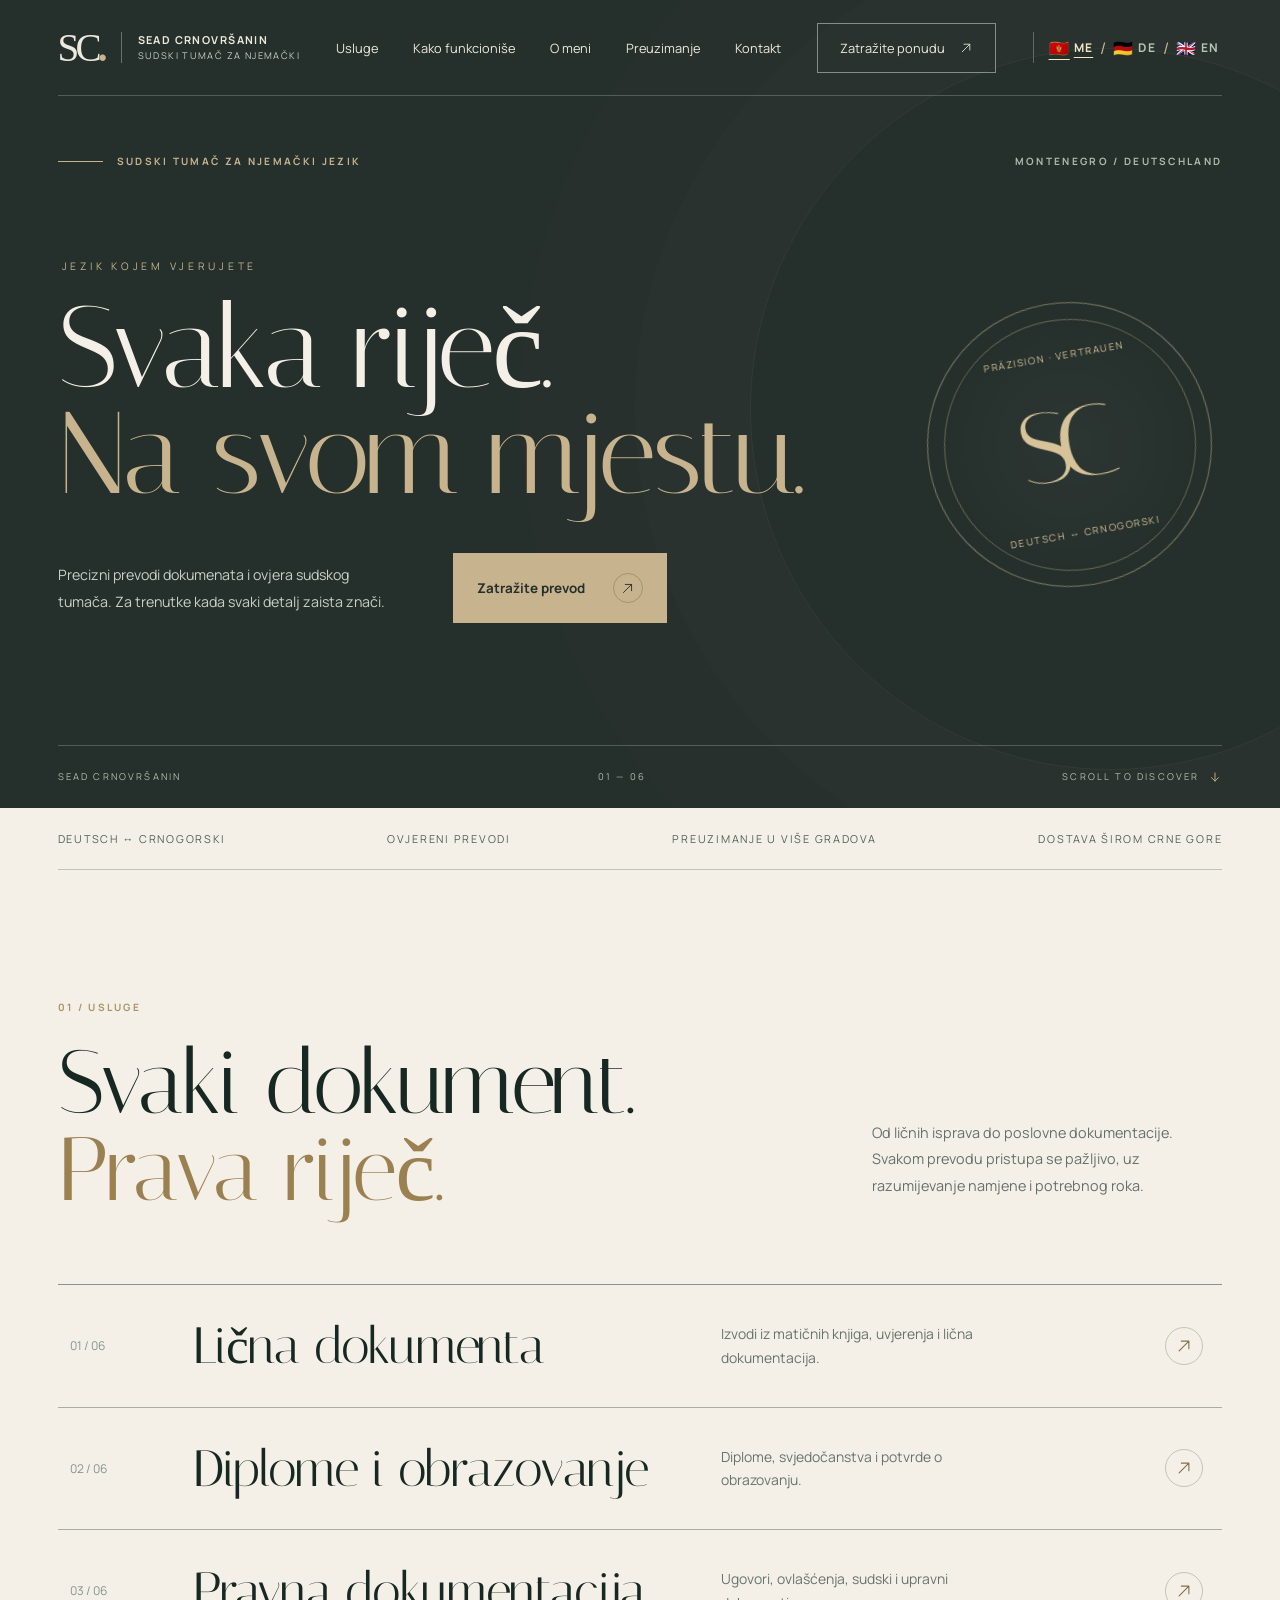
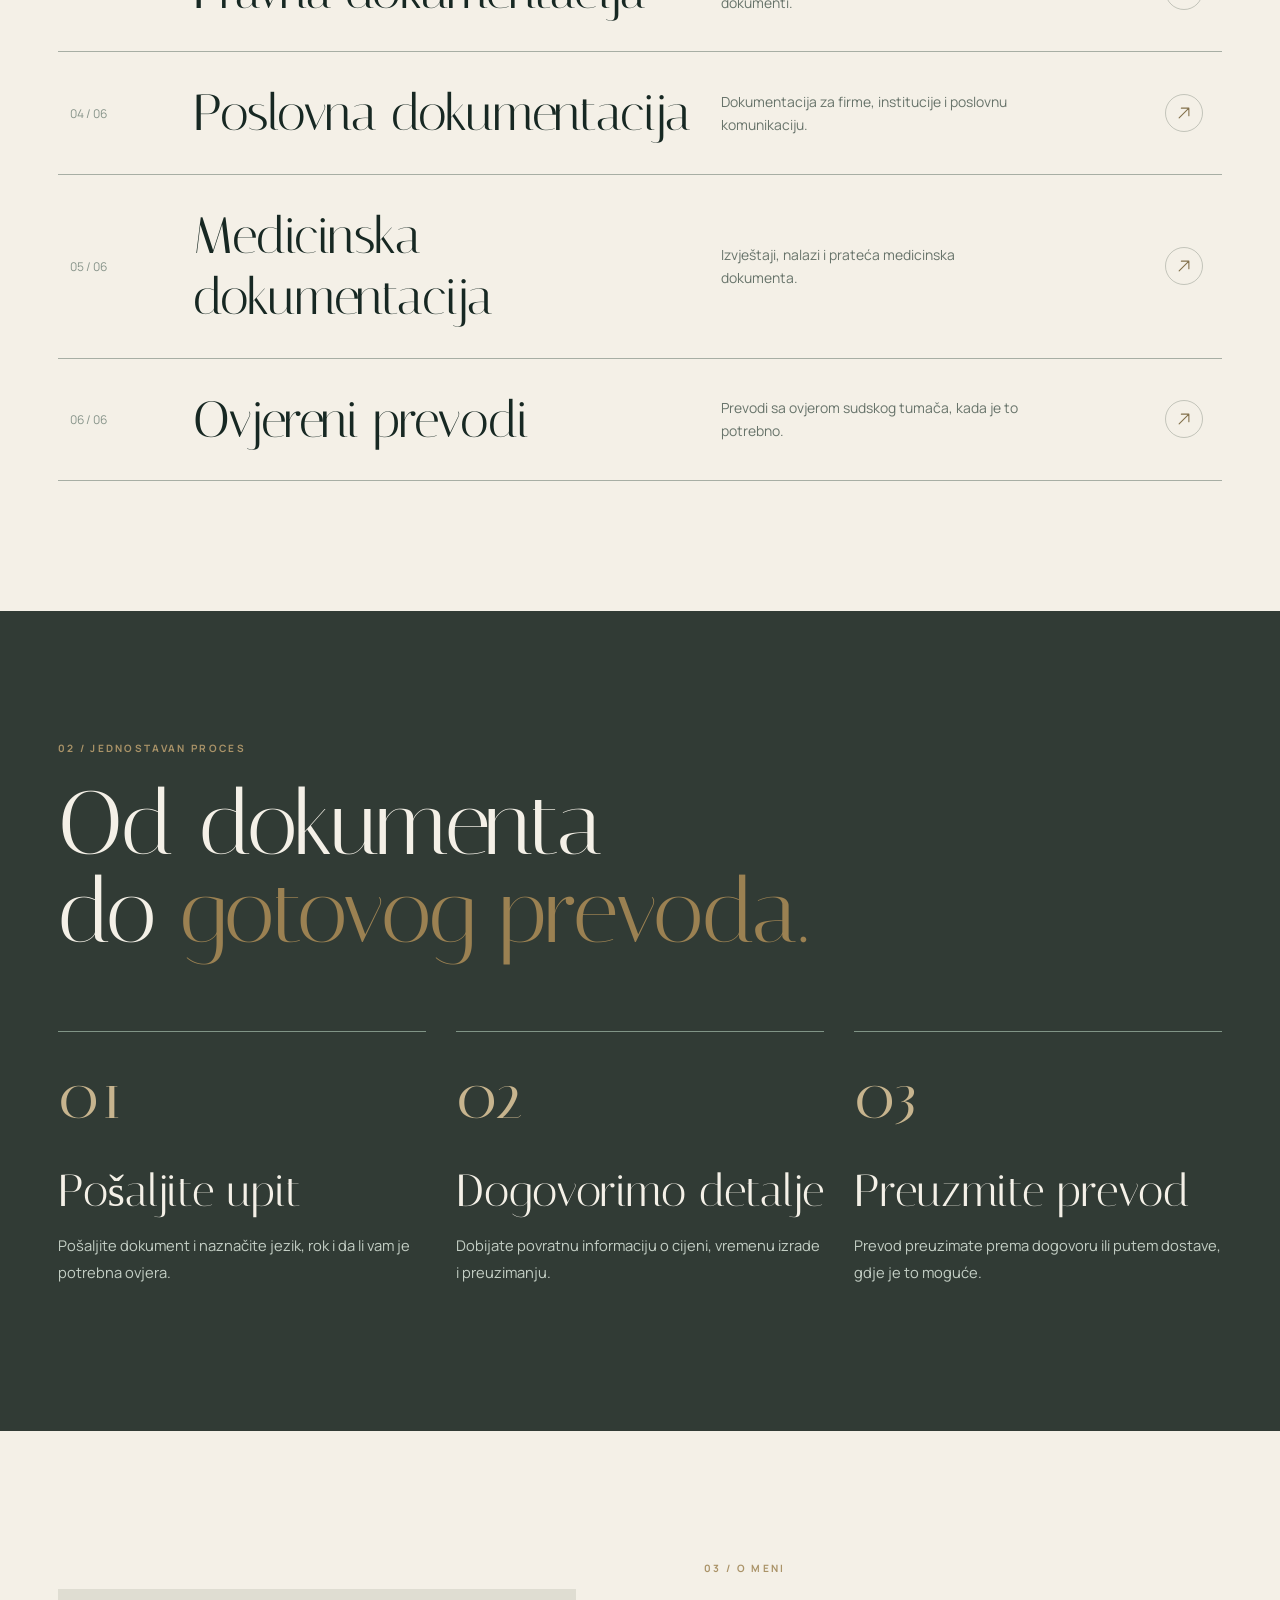
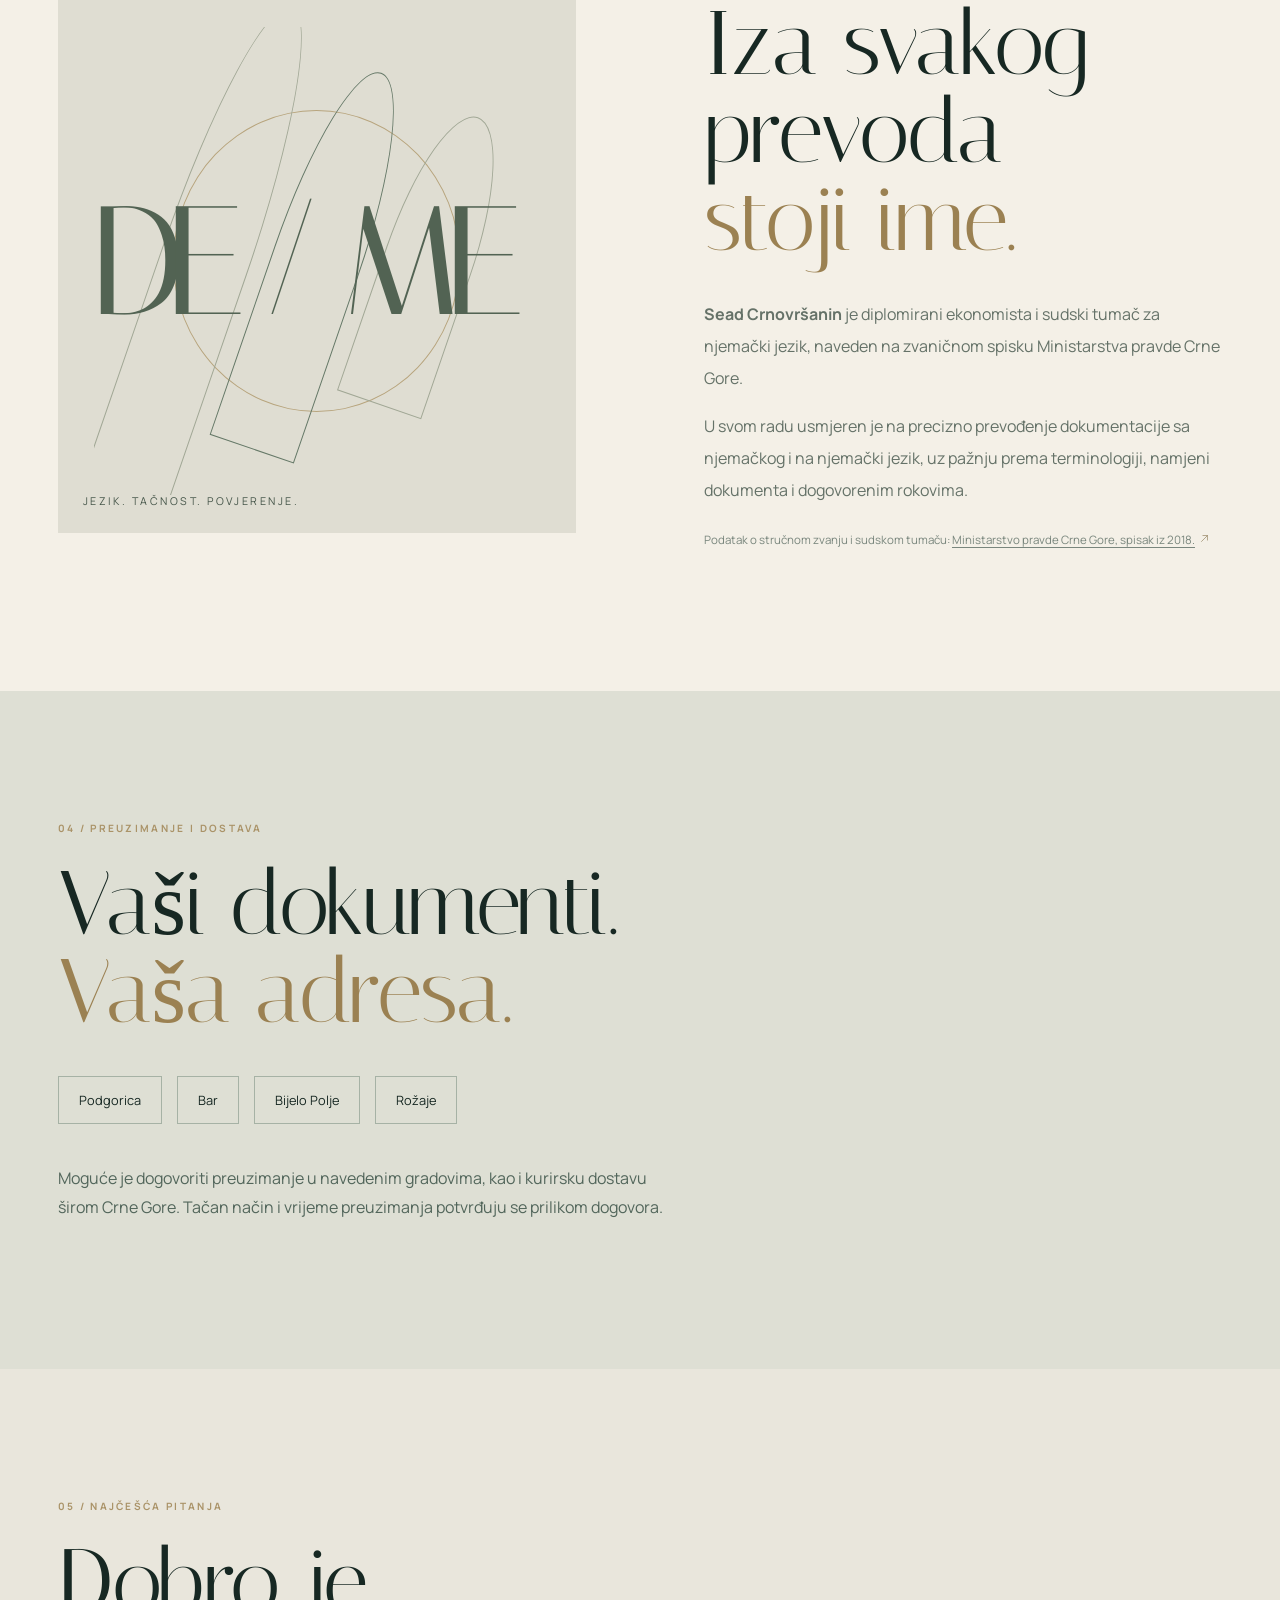
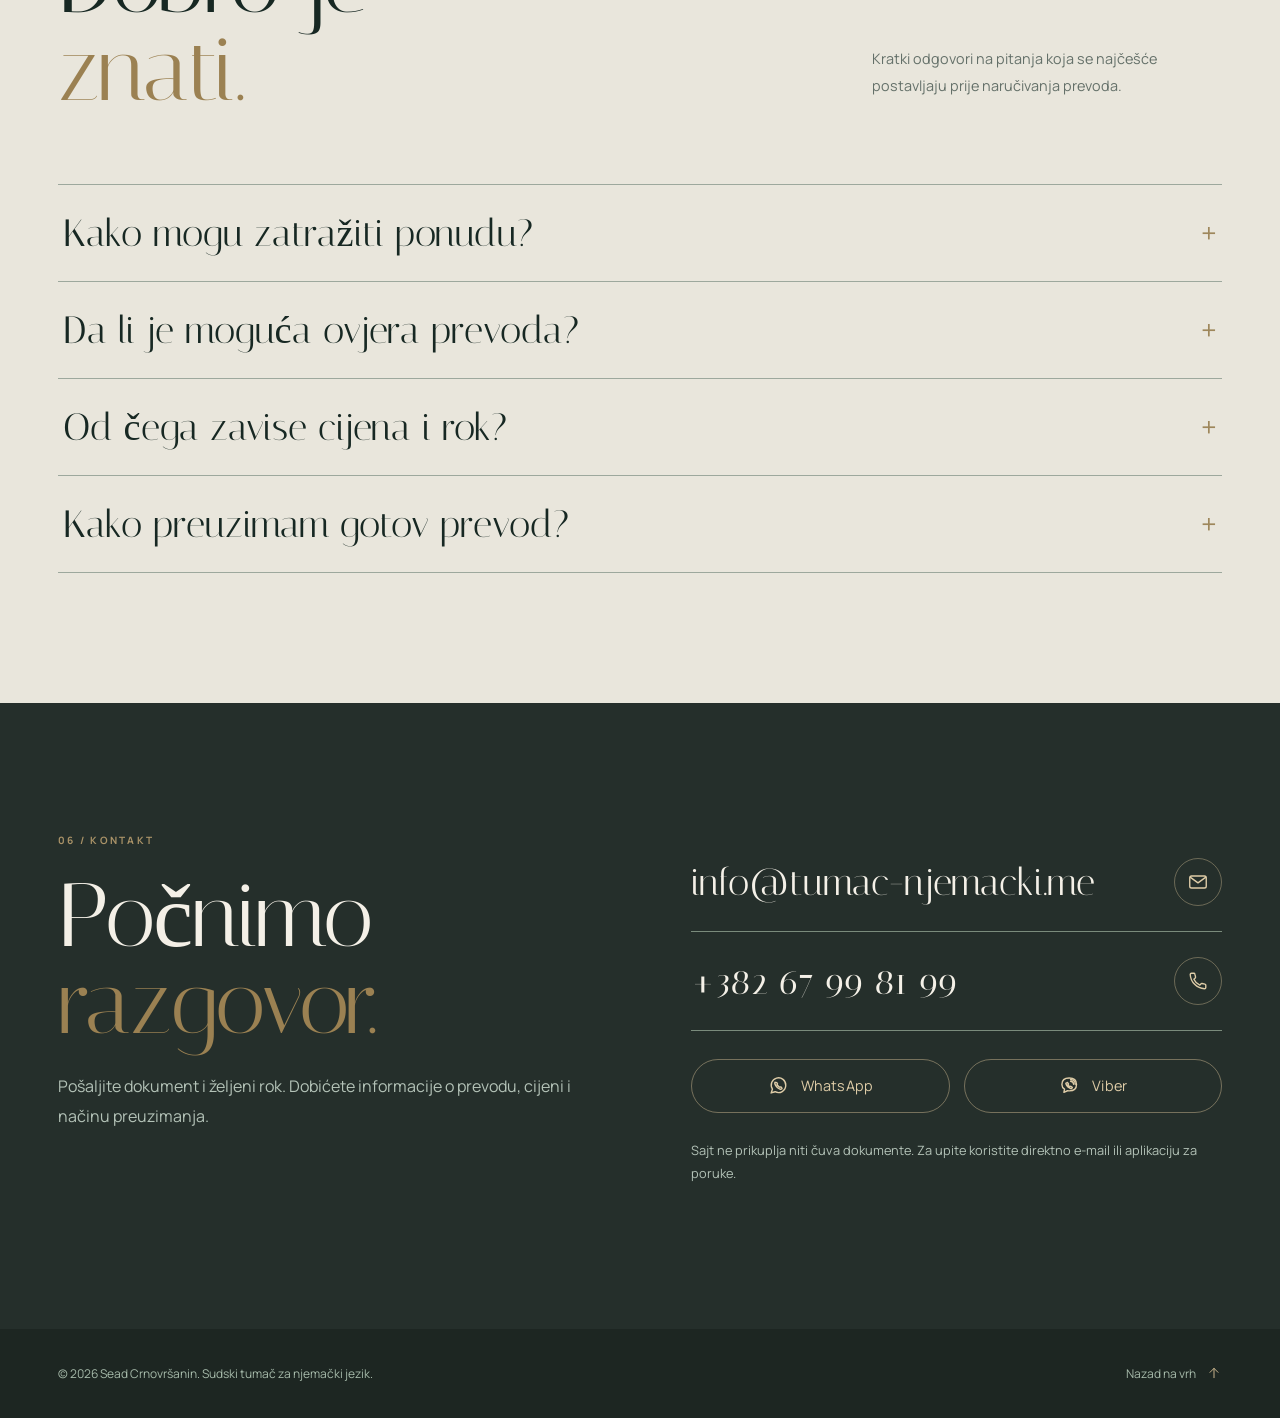
==== commit 6269e7f6: "Polish V9 mobile header spacing and correct section navigation count" ====
--- a/index.html
+++ b/index.html
@@ -105,6 +105,18 @@
   .hero-foot .scroll-cue{gap:5px}
 }
 @media(prefers-reduced-motion:reduce){.nav-cta-icon,.button-icon,.service-row .service-end,.scroll-icon,.footer-arrow,.menu-lines i{transition:none!important}}
+
+/* V9.1 — compact mobile masthead so flags and menu never collide */
+@media(max-width:680px){
+  header{left:21px;right:21px;gap:8px}
+  .identity{gap:9px;min-width:0}
+  .identity-txt{max-width:108px;padding-left:9px;font-size:.49rem;letter-spacing:.065em}
+  .identity-txt small{font-size:.42rem;letter-spacing:.055em}
+  .lang-switch{padding-left:8px}
+  .mobile-toggle{width:40px;height:40px}
+  .site-nav{left:-21px;right:-21px;background:#252f2b}
+}
+@media(max-width:365px){.identity-txt small{display:none}.identity-txt{max-width:88px}}
 </style>
 <script type="application/ld+json">{"@context":"https://schema.org","@type":"Person","name":"Sead Crnovršanin","jobTitle":"Sudski tumač za njemački jezik","knowsLanguage":["de","cnr"],"description":"Prevod dokumenata sa njemačkog jezika i na njemački jezik.","areaServed":{"@type":"Country","name":"Montenegro"}}</script>
 </head>
@@ -112,7 +124,7 @@
 <a class="skip-link" href="#main">Preskoči na sadržaj</a>
 <header><a class="identity" href="#top"><span class="monogram">SC<b>.</b></span><span class="identity-txt">SEAD CRNOVRŠANIN<small>SUDSKI TUMAČ ZA NJEMAČKI</small></span></a><button class="mobile-toggle" type="button" aria-label="Otvori meni" aria-controls="nav" aria-expanded="false"><span class="menu-lines" aria-hidden="true"><i></i><i></i></span></button><nav id="nav" class="site-nav"><a href="#usluge">Usluge</a><a href="#proces">Kako funkcioniše</a><a href="#standard">O meni</a><a href="#dostava">Preuzimanje</a><a href="#kontakt">Kontakt</a></nav><a class="nav-cta" href="#kontakt"><span>Zatražite ponudu</span><svg class="ui-arrow nav-cta-icon" viewBox="0 0 24 24" fill="none" stroke="currentColor" stroke-width="1.45" stroke-linecap="round" stroke-linejoin="round" aria-hidden="true" focusable="false"><path d="M5.5 18.5 18.5 5.5M8.5 5.5h10v10"/></svg></a><div class="lang-switch" role="group" aria-label="Jezik sajta"><button type="button" data-lang="me" aria-pressed="true"><span class="lang-flag" aria-hidden="true">🇲🇪</span> ME</button><span aria-hidden="true">/</span><button type="button" data-lang="de" aria-pressed="false"><span class="lang-flag" aria-hidden="true">🇩🇪</span> DE</button><span aria-hidden="true">/</span><button type="button" data-lang="en" aria-pressed="false"><span class="lang-flag" aria-hidden="true">🇬🇧</span> EN</button></div></header>
 <main id="main"><span id="top"></span>
-<section class="hero"><div class="wrap hero-content"><div class="hero-meta"><span class="eyebrow hero-label">SUDSKI TUMAČ ZA NJEMAČKI JEZIK</span><span class="eyebrow meta-location">MONTENEGRO / DEUTSCHLAND</span></div><div class="hero-stage"><div class="hero-main"><div class="hero-kicker">JEZIK KOJEM VJERUJETE</div><h1>Svaka riječ.<br><em>Na svom mjestu.</em></h1><div class="hero-bottom"><p>Precizni prevodi dokumenata i ovjera sudskog tumača. Za trenutke kada svaki detalj zaista znači.</p><a class="button" href="#kontakt"><span>Zatražite prevod</span><span class="button-icon"><svg class="ui-arrow " viewBox="0 0 24 24" fill="none" stroke="currentColor" stroke-width="1.45" stroke-linecap="round" stroke-linejoin="round" aria-hidden="true" focusable="false"><path d="M5.5 18.5 18.5 5.5M8.5 5.5h10v10"/></svg></span></a></div></div><div class="hero-seal" aria-hidden="true"><div class="seal-inner"><span class="seal-top">PRÄZISION · VERTRAUEN</span><strong>SC</strong><span class="seal-bottom">DEUTSCH ↔ CRNOGORSKI</span></div></div></div><div class="hero-foot"><span>SEAD CRNOVRŠANIN</span><span>01 — 05</span><span class="scroll-cue"><span>SCROLL TO DISCOVER</span><svg class="ui-arrow scroll-icon" viewBox="0 0 24 24" fill="none" stroke="currentColor" stroke-width="1.45" stroke-linecap="round" stroke-linejoin="round" aria-hidden="true" focusable="false"><path d="M12 5v14m-6-6 6 6 6-6"/></svg></span></div></div></section>
+<section class="hero"><div class="wrap hero-content"><div class="hero-meta"><span class="eyebrow hero-label">SUDSKI TUMAČ ZA NJEMAČKI JEZIK</span><span class="eyebrow meta-location">MONTENEGRO / DEUTSCHLAND</span></div><div class="hero-stage"><div class="hero-main"><div class="hero-kicker">JEZIK KOJEM VJERUJETE</div><h1>Svaka riječ.<br><em>Na svom mjestu.</em></h1><div class="hero-bottom"><p>Precizni prevodi dokumenata i ovjera sudskog tumača. Za trenutke kada svaki detalj zaista znači.</p><a class="button" href="#kontakt"><span>Zatražite prevod</span><span class="button-icon"><svg class="ui-arrow " viewBox="0 0 24 24" fill="none" stroke="currentColor" stroke-width="1.45" stroke-linecap="round" stroke-linejoin="round" aria-hidden="true" focusable="false"><path d="M5.5 18.5 18.5 5.5M8.5 5.5h10v10"/></svg></span></a></div></div><div class="hero-seal" aria-hidden="true"><div class="seal-inner"><span class="seal-top">PRÄZISION · VERTRAUEN</span><strong>SC</strong><span class="seal-bottom">DEUTSCH ↔ CRNOGORSKI</span></div></div></div><div class="hero-foot"><span>SEAD CRNOVRŠANIN</span><span>01 — 06</span><span class="scroll-cue"><span>SCROLL TO DISCOVER</span><svg class="ui-arrow scroll-icon" viewBox="0 0 24 24" fill="none" stroke="currentColor" stroke-width="1.45" stroke-linecap="round" stroke-linejoin="round" aria-hidden="true" focusable="false"><path d="M12 5v14m-6-6 6 6 6-6"/></svg></span></div></div></section>
 <div class="wrap microstrip"><span>Deutsch ↔ Crnogorski</span><span>Ovjereni prevodi</span><span>Preuzimanje u više gradova</span><span>Dostava širom Crne Gore</span></div>
 <section class="section" id="usluge"><div class="wrap"><div class="section-heading reveal"><div><div class="eyebrow gold">01 / Usluge</div><h2 class="section-title">Svaki dokument.<br><em>Prava riječ.</em></h2></div><p class="section-intro">Od ličnih isprava do poslovne dokumentacije. Svakom prevodu pristupa se pažljivo, uz razumijevanje namjene i potrebnog roka.</p></div><div class="services editorial-services"><a class="service service-row reveal" href="#kontakt"><span class="service-num">01 / 06</span><h3>Lična dokumenta</h3><p>Izvodi iz matičnih knjiga, uvjerenja i lična dokumentacija.</p><span class="service-end" aria-hidden="true"><svg class="ui-arrow service-arrow" viewBox="0 0 24 24" fill="none" stroke="currentColor" stroke-width="1.45" stroke-linecap="round" stroke-linejoin="round" aria-hidden="true" focusable="false"><path d="M5.5 18.5 18.5 5.5M8.5 5.5h10v10"/></svg></span></a><a class="service service-row reveal" href="#kontakt"><span class="service-num">02 / 06</span><h3>Diplome i obrazovanje</h3><p>Diplome, svjedočanstva i potvrde o obrazovanju.</p><span class="service-end" aria-hidden="true"><svg class="ui-arrow service-arrow" viewBox="0 0 24 24" fill="none" stroke="currentColor" stroke-width="1.45" stroke-linecap="round" stroke-linejoin="round" aria-hidden="true" focusable="false"><path d="M5.5 18.5 18.5 5.5M8.5 5.5h10v10"/></svg></span></a><a class="service service-row reveal" href="#kontakt"><span class="service-num">03 / 06</span><h3>Pravna dokumentacija</h3><p>Ugovori, ovlašćenja, sudski i upravni dokumenti.</p><span class="service-end" aria-hidden="true"><svg class="ui-arrow service-arrow" viewBox="0 0 24 24" fill="none" stroke="currentColor" stroke-width="1.45" stroke-linecap="round" stroke-linejoin="round" aria-hidden="true" focusable="false"><path d="M5.5 18.5 18.5 5.5M8.5 5.5h10v10"/></svg></span></a><a class="service service-row reveal" href="#kontakt"><span class="service-num">04 / 06</span><h3>Poslovna dokumentacija</h3><p>Dokumentacija za firme, institucije i poslovnu komunikaciju.</p><span class="service-end" aria-hidden="true"><svg class="ui-arrow service-arrow" viewBox="0 0 24 24" fill="none" stroke="currentColor" stroke-width="1.45" stroke-linecap="round" stroke-linejoin="round" aria-hidden="true" focusable="false"><path d="M5.5 18.5 18.5 5.5M8.5 5.5h10v10"/></svg></span></a><a class="service service-row reveal" href="#kontakt"><span class="service-num">05 / 06</span><h3>Medicinska dokumentacija</h3><p>Izvještaji, nalazi i prateća medicinska dokumenta.</p><span class="service-end" aria-hidden="true"><svg class="ui-arrow service-arrow" viewBox="0 0 24 24" fill="none" stroke="currentColor" stroke-width="1.45" stroke-linecap="round" stroke-linejoin="round" aria-hidden="true" focusable="false"><path d="M5.5 18.5 18.5 5.5M8.5 5.5h10v10"/></svg></span></a><a class="service service-row reveal" href="#kontakt"><span class="service-num">06 / 06</span><h3>Ovjereni prevodi</h3><p>Prevodi sa ovjerom sudskog tumača, kada je to potrebno.</p><span class="service-end" aria-hidden="true"><svg class="ui-arrow service-arrow" viewBox="0 0 24 24" fill="none" stroke="currentColor" stroke-width="1.45" stroke-linecap="round" stroke-linejoin="round" aria-hidden="true" focusable="false"><path d="M5.5 18.5 18.5 5.5M8.5 5.5h10v10"/></svg></span></a></div></div></section>
 <section class="section dark-section" id="proces"><div class="wrap"><div class="eyebrow gold">02 / Jednostavan proces</div><h2 class="section-title reveal">Od dokumenta<br>do <em>gotovog prevoda.</em></h2><div class="steps"><div class="step reveal"><b>01</b><h3>Pošaljite upit</h3><p>Pošaljite dokument i naznačite jezik, rok i da li vam je potrebna ovjera.</p></div><div class="step reveal"><b>02</b><h3>Dogovorimo detalje</h3><p>Dobijate povratnu informaciju o cijeni, vremenu izrade i preuzimanju.</p></div><div class="step reveal"><b>03</b><h3>Preuzmite prevod</h3><p>Prevod preuzimate prema dogovoru ili putem dostave, gdje je to moguće.</p></div></div></div></section>
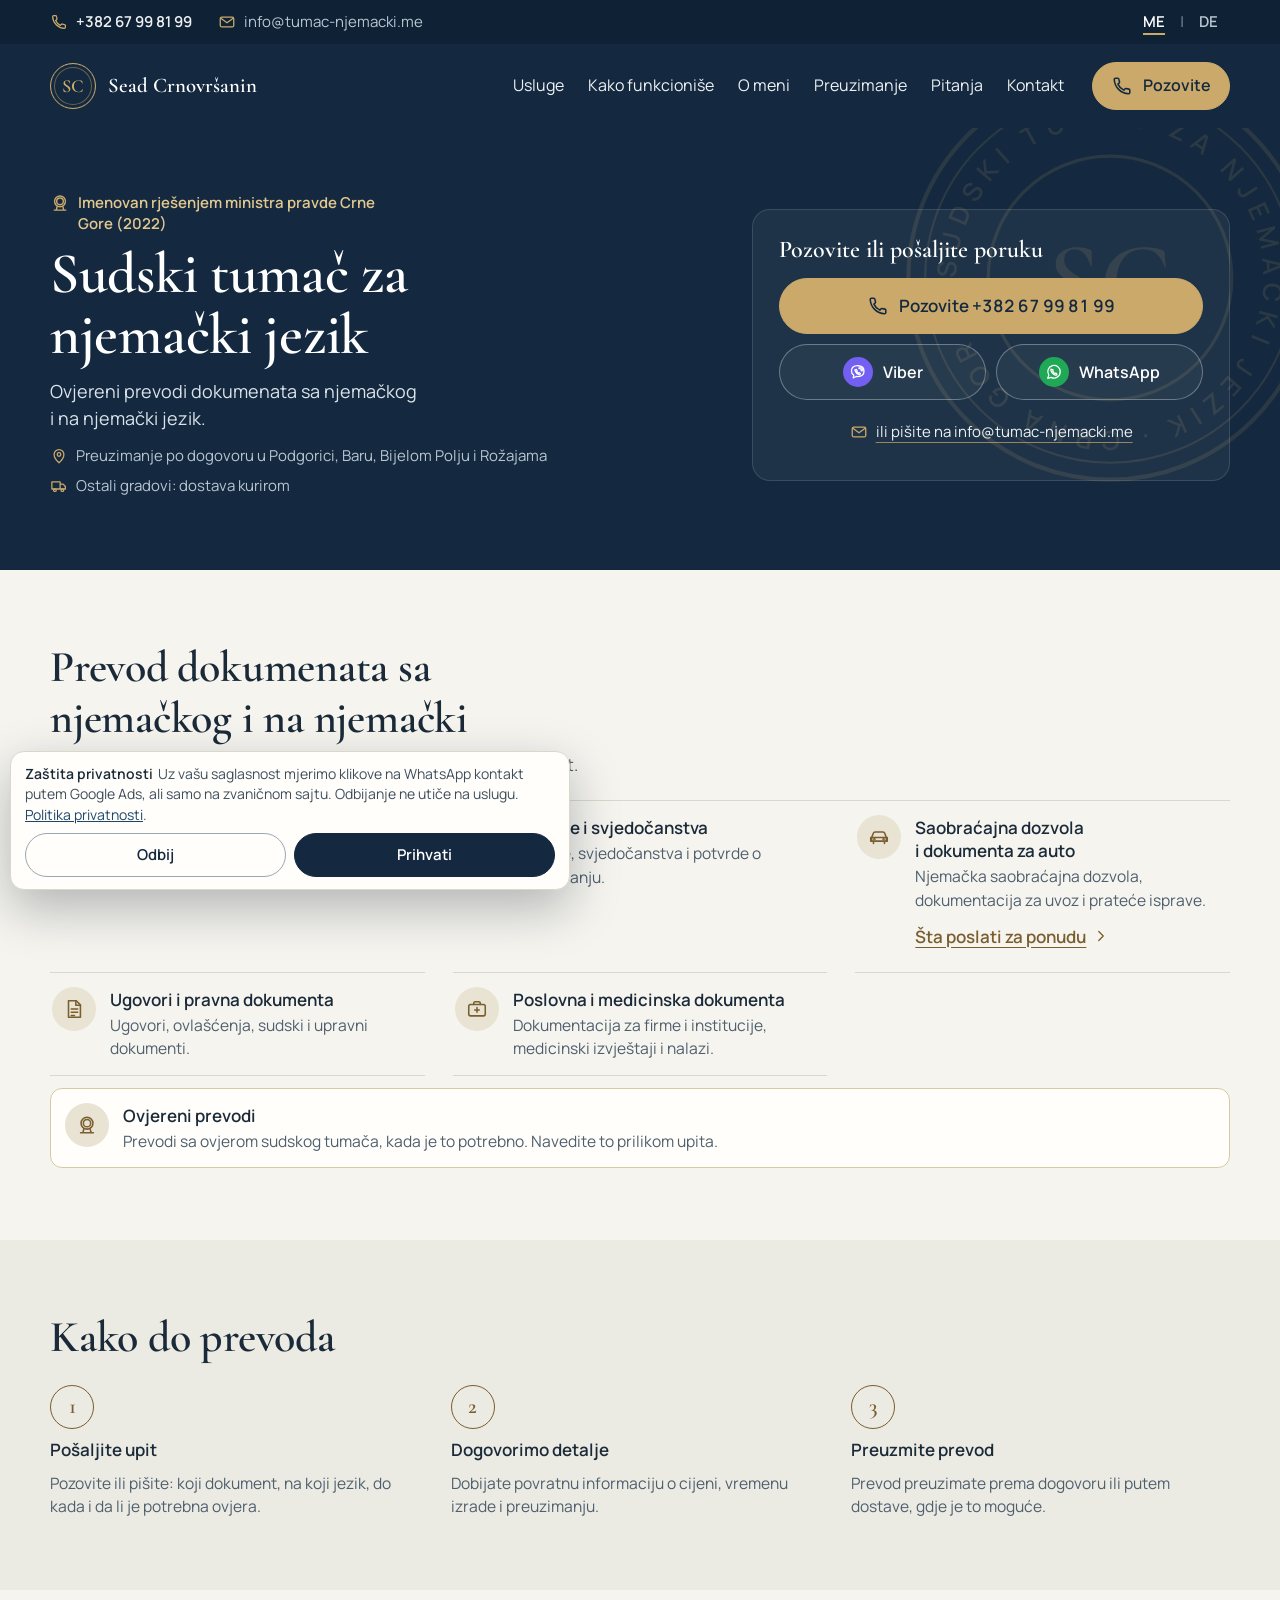
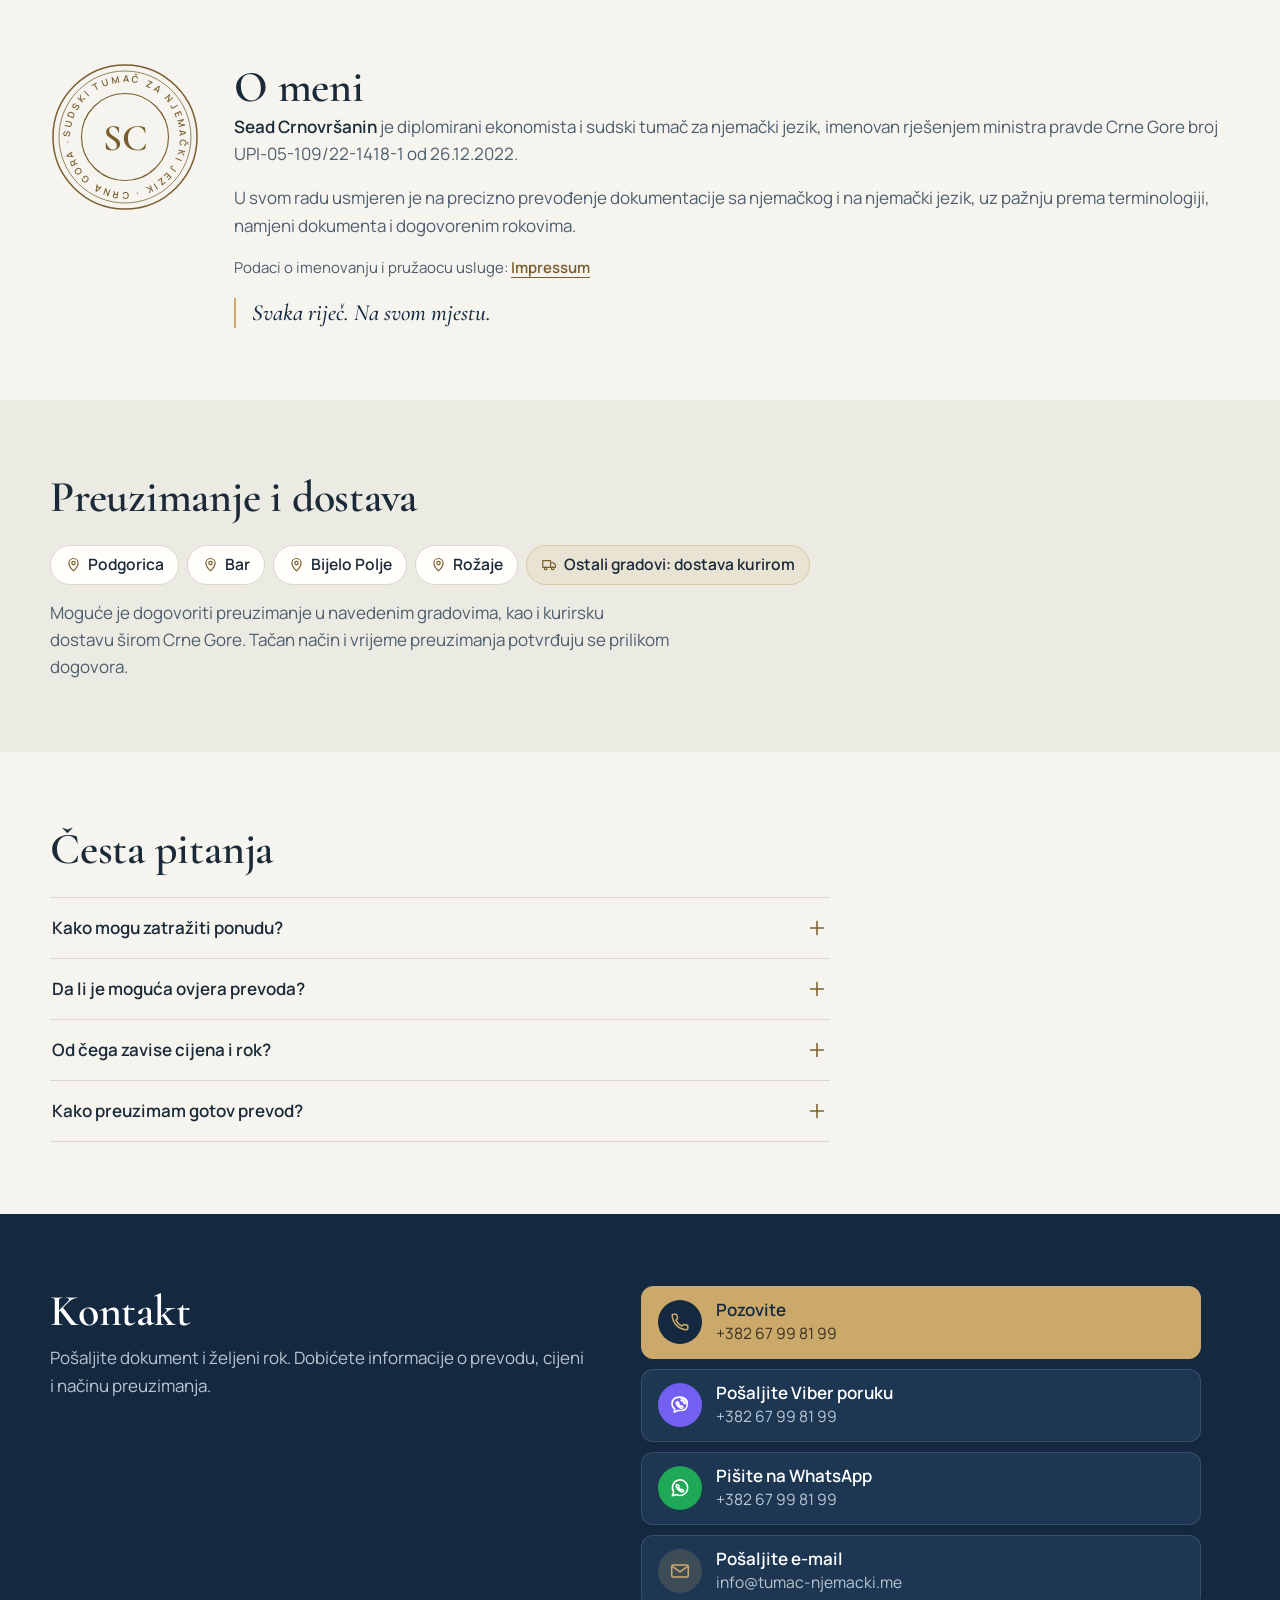
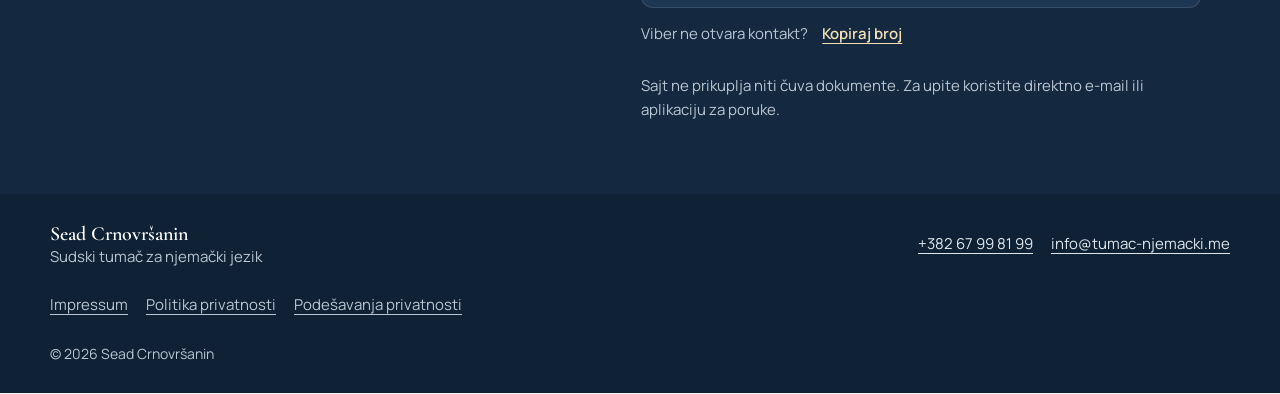
==== commit a69237e0: "V3.0.2: services title per Sead, no link to the interpreter list - "Šta prevodim" -> "Prevod dokumen" ====
--- a/index.html
+++ b/index.html
@@ -1,219 +1,9 @@
 <!doctype html>
-<html lang="sr-Latn-ME">
-<head>
-<meta charset="utf-8"><meta name="viewport" content="width=device-width,initial-scale=1">
-<meta name="theme-color" content="#232f2b">
-<link rel="canonical" href="https://tumac-njemacki.pages.dev/">
-<meta name="robots" content="index,follow,max-image-preview:large">
-<meta property="og:url" content="https://tumac-njemacki.pages.dev/">
-<meta property="og:site_name" content="Sead Crnovršanin — Sudski tumač">
-<meta property="og:type" content="website">
-<meta property="og:locale" content="sr_ME">
-<meta property="og:title" content="Sead Crnovršanin | Sudski tumač za njemački jezik">
-<meta property="og:description" content="Precizni prevodi i ovjera dokumenata sa njemačkog i na njemački jezik. Zatražite informacije o roku i cijeni.">
-<meta name="twitter:card" content="summary">
-<meta name="color-scheme" content="light">
-<link rel="icon" type="image/svg+xml" href="/favicon.svg">
-<meta name="description" content="Sead Crnovršanin — sudski tumač za njemački jezik. Prevod i ovjera dokumenata, lično preuzimanje i dostava širom Crne Gore.">
+<html lang="sr-Latn-ME"><head>
+<meta charset="utf-8">
+<meta name="robots" content="noindex,follow">
+<meta name="viewport" content="width=device-width,initial-scale=1">
+<meta http-equiv="refresh" content="0;url=/me/">
+<link rel="canonical" href="https://tumac-njemacki.pages.dev/me/">
 <title>Sead Crnovršanin — Sudski tumač za njemački jezik</title>
-<link rel="preconnect" href="https://fonts.googleapis.com"><link rel="preconnect" href="https://fonts.gstatic.com" crossorigin>
-<link href="https://fonts.googleapis.com/css2?family=DM+Sans:wght@400;500;600;700&family=Italiana&family=Manrope:wght@400;500;600;700&display=swap" rel="stylesheet">
-<style>
-:root{--dark:#172823;--cream:#f1ede4;--gold:#c2ab81;--muted:#aeb8ae}*{box-sizing:border-box}html{scroll-behavior:smooth}body{margin:0;background:var(--cream);color:#172823;font-family:'DM Sans',sans-serif}a{color:inherit;text-decoration:none}button{font:inherit}::selection{background:#c2ab81;color:#172823}.wrap{width:min(1260px,calc(100% - 9vw));margin:auto}.serif{font-family:'Playfair Display',Georgia,serif}.eyebrow{font-size:.69rem;letter-spacing:.24em;text-transform:uppercase;font-weight:700}.line{border-top:1px solid rgba(23,40,35,.2)}header{height:96px;display:flex;align-items:center;justify-content:space-between;gap:30px;border-bottom:1px solid #ffffff36;position:absolute;z-index:5;left:4.5vw;right:4.5vw;color:#eee9dd}.identity{display:flex;align-items:center;gap:17px}.monogram{font-family:Georgia,serif;font-size:2.45rem;letter-spacing:-.1em}.monogram b{color:var(--gold)}.identity-txt{border-left:1px solid #ffffff50;padding-left:16px;line-height:1.5;font-size:.68rem;letter-spacing:.13em;font-weight:700}.identity-txt small{display:block;font-size:.58rem;font-weight:400;letter-spacing:.15em;color:#c8d1c7}nav{display:flex;gap:35px;font-size:.8rem}nav a:hover{color:var(--gold)}.nav-cta{font-size:.8rem;border:1px solid #ffffff70;padding:15px 22px;transition:.3s}.nav-cta:hover{background:var(--gold);border-color:var(--gold);color:var(--dark)}.mobile-toggle{display:none;background:none;border:0;color:white;font-size:1.8rem}.hero{background:var(--dark);color:var(--cream);min-height:760px;position:relative;overflow:hidden}.hero::before{content:"";position:absolute;top:15%;right:-13%;width:53vw;height:53vw;border:1px solid #ffffff11;border-radius:50%;box-shadow:0 0 0 9vw #ffffff04,0 0 0 18vw #ffffff03;pointer-events:none}.hero-content{padding:215px 0 110px;position:relative;z-index:1}.hero-label{color:var(--gold);display:flex;gap:14px;align-items:center}.hero-label:before{content:"";width:45px;border-top:1px solid var(--gold)}h1{font:400 clamp(4rem,8.1vw,9rem)/1.04 'Playfair Display',Georgia,serif;letter-spacing:-.05em;max-width:1100px;margin:52px 0 40px}h1 em{color:var(--gold);font-weight:400}.hero-bottom{display:flex;justify-content:space-between;align-items:end;gap:35px}.hero-bottom p{max-width:395px;color:#c7d1ca;line-height:1.85;font-size:1rem}.button{display:inline-flex;align-items:center;justify-content:space-between;gap:50px;background:var(--gold);color:var(--dark);padding:20px 24px;font-size:.84rem;font-weight:700;transition:transform .2s,background .2s}.button:hover{transform:translateY(-3px);background:#dfc89c}.microstrip{display:flex;gap:35px;flex-wrap:wrap;align-items:center;justify-content:space-between;padding:23px 0;border-bottom:1px solid #bfc5b9;color:#526058;font-size:.68rem;text-transform:uppercase;letter-spacing:.12em}.section{padding:135px 0}.section-heading{display:flex;justify-content:space-between;gap:35px;margin-bottom:70px}.section-title{font:400 clamp(3.2rem,5.9vw,6.4rem)/1.13 'Playfair Display',Georgia,serif;letter-spacing:-.045em;margin:25px 0 0}.section-intro{max-width:350px;align-self:end;line-height:1.85;color:#647069}.gold{color:#aa9368}.services{display:grid;grid-template-columns:repeat(3,1fr);border-top:1px solid #a7aea4;border-left:1px solid #a7aea4}.service{min-height:300px;padding:36px;display:flex;flex-direction:column;justify-content:space-between;border-right:1px solid #a7aea4;border-bottom:1px solid #a7aea4;transition:background .3s}.service:hover{background:#e7e0d3}.service-num{font-size:.75rem;color:#87948a}.service h3{font:400 2rem 'Playfair Display',Georgia,serif;line-height:1.2;margin:15px 0}.service p{color:#67736a;line-height:1.7;font-size:.87rem;max-width:250px}.service-end{font-size:1.3rem;color:#9b845a}.dark-section{background:#20362e;color:var(--cream);position:relative;overflow:hidden}.dark-section .section-intro{color:#b9c8bb}.steps{display:grid;grid-template-columns:repeat(3,1fr);gap:30px;margin-top:75px}.step{border-top:1px solid #809486;padding-top:27px}.step b{font:400 3.2rem 'Playfair Display',Georgia,serif;color:var(--gold)}.step h3{font:400 1.8rem 'Playfair Display',Georgia,serif;margin:30px 0 15px}.step p{color:#c4cfc5;line-height:1.85;font-size:.92rem}.bio-grid{display:grid;grid-template-columns:1fr 1fr;gap:10vw;align-items:center}.bio-art{aspect-ratio:4/4.2;background:#d8d2c4;display:grid;place-items:center;position:relative;overflow:hidden}.bio-art:before{content:"";width:67%;height:67%;border:1px solid #a8a28f;transform:rotate(45deg);position:absolute}.bio-art:after{content:"SC";font:400 clamp(8rem,16vw,16rem) Georgia,serif;letter-spacing:-.15em;color:#4b6557;position:absolute;left:17%}.bio-art span{position:absolute;bottom:25px;left:25px;z-index:1;font-size:.67rem;letter-spacing:.18em}.bio-copy p{line-height:2;color:#657268}.bio-copy .section-title{margin-bottom:35px}.bio-copy .signature{display:block;margin-top:35px;font:italic 1.8rem 'Playfair Display',Georgia,serif}.delivery{background:#dedfd4}.cities{display:flex;flex-wrap:wrap;gap:15px;margin:40px 0}.cities span{padding:14px 20px;border:1px solid #a6b2a5;font-size:.8rem}.delivery p{line-height:1.85;max-width:620px;color:#52665b}.contact{background:#172823;color:var(--cream)}.contact .section-title{margin-bottom:25px}.contact-grid{display:grid;grid-template-columns:1fr 1fr;gap:8vw}.contact p{color:#b3c2b7;line-height:1.85}.contact-links{display:flex;flex-direction:column;gap:0;align-self:center}.contact-link{display:flex;align-items:center;justify-content:space-between;gap:12px;padding:25px 0;border-bottom:1px solid #7a8b7c;font-size:clamp(1rem,2.3vw,1.65rem);overflow-wrap:anywhere}.contact-link:hover{color:var(--gold)}.message-links{display:flex;gap:25px;margin-top:30px;color:var(--gold);font-size:.9rem}footer{background:#11231c;color:#a6baaa;padding:36px 0;font-size:.75rem}footer .wrap{display:flex;justify-content:space-between;gap:25px;flex-wrap:wrap}.reveal{opacity:0;transform:translateY(18px);transition:opacity .7s,transform .7s}.reveal.visible{opacity:1;transform:translateY(0)}@media(max-width:950px){nav{gap:17px}.nav-cta{display:none}.services{grid-template-columns:repeat(2,1fr)}.hero{min-height:670px}.hero-content{padding-top:180px}.section{padding:90px 0}.bio-grid{gap:5vw}}@media(max-width:680px){header{height:77px}.identity-txt{font-size:.57rem}.identity-txt small{font-size:.48rem}.monogram{font-size:2rem}.mobile-toggle{display:block}.site-nav{display:none;position:absolute;top:77px;left:-4.5vw;right:-4.5vw;background:#20362e;padding:25px 6vw 32px;flex-direction:column;gap:25px}.site-nav.open{display:flex}.wrap{width:calc(100% - 42px)}h1{font-size:clamp(3.4rem,13vw,5.6rem);margin:45px 0 35px}.hero{min-height:720px}.hero-content{padding:165px 0 70px}.hero-bottom{align-items:start;flex-direction:column;gap:20px}.section{padding:75px 0}.section-heading{flex-direction:column;gap:0;margin-bottom:40px}.section-title{font-size:3.3rem}.services,.steps,.bio-grid,.contact-grid{grid-template-columns:1fr}.service{min-height:235px}.steps{gap:38px}.bio-art{aspect-ratio:5/4}.contact-grid{gap:30px}.microstrip{gap:13px;font-size:.6rem}.contact-link{font-size:1.15rem}}
-@media(prefers-reduced-motion:reduce){*,*:before,*:after{scroll-behavior:auto!important;transition:none!important}.reveal{opacity:1;transform:none}}
-
-/* V2 — editorial art direction */
-:root{--dark:#152720;--cream:#f3efe6;--gold:#c5ad7e}
-body{font-family:Manrope,Arial,sans-serif} .serif,h1,.section-title,.service h3,.step h3,.step b,.signature{font-family:Italiana,Georgia,serif!important;font-style:normal}
-.eyebrow{font-size:.63rem;letter-spacing:.23em}.hero{min-height:800px;background:#162820}.hero:before{width:720px;height:720px;top:6%;right:-15%;border:1px solid #e7d8b219;box-shadow:0 0 0 100px #ffffff04,0 0 0 210px #ffffff025}.hero-content{padding-top:154px;padding-bottom:0}.hero-meta,.hero-foot{display:flex;justify-content:space-between;align-items:center;gap:22px}.hero-meta{color:#b8c5ba}.meta-location{color:#abbaa9}.hero-stage{display:grid;grid-template-columns:1fr 295px;gap:3%;align-items:center;padding:91px 0 115px}.hero-kicker{letter-spacing:.36em;font-size:.65rem;color:var(--gold);margin-left:4px}.hero h1{margin:22px 0 40px;font-weight:400;letter-spacing:-.028em;font-size:clamp(5.4rem,9.1vw,10.4rem);line-height:.91;max-width:1000px}.hero h1 em{font-style:normal;color:var(--gold)}.hero-bottom{justify-content:flex-start;align-items:center;gap:55px}.hero-bottom p{font-size:.89rem;max-width:340px;line-height:1.9}.hero-seal{height:285px;width:285px;border:1px solid #c5ad7e75;border-radius:50%;display:grid;place-items:center;transform:rotate(-10deg);background:radial-gradient(circle,#ffffff08,#ffffff00 65%);animation:seal-float 9s ease-in-out infinite}.seal-inner{height:252px;width:252px;border:1px solid #c5ad7e50;border-radius:50%;display:flex;align-items:center;flex-direction:column;justify-content:space-around;text-align:center;color:var(--gold);padding:18px 8px}.seal-inner strong{font:400 6.3rem Italiana,Georgia,serif;letter-spacing:-.15em;padding-right:.17em}.seal-inner span{font-size:.61rem;letter-spacing:.16em}.hero-foot{border-top:1px solid #ffffff36;padding:24px 0;color:#b0beaf;font-size:.59rem;letter-spacing:.23em}.microstrip{letter-spacing:.16em}.section{padding:130px 0}.section-title{font-size:clamp(4.2rem,7vw,8.3rem);line-height:.98;letter-spacing:-.018em}.section-title em{font-style:normal;color:#9b8152}.section-intro{font-size:.9rem}.editorial-services{display:block;border:0;border-top:1px solid #87968a}.service-row{display:grid;grid-template-columns:95px minmax(250px,1.2fr) minmax(220px,1fr) 45px;gap:28px;min-height:auto;align-items:center;padding:30px 12px;border:0;border-bottom:1px solid #a7aea4;background:transparent}.service-row h3{font-size:clamp(2.4rem,4vw,4.8rem);margin:0;letter-spacing:-.015em}.service-row p{max-width:300px;margin:0}.service-row .service-end{font-size:2rem;text-align:right;transition:transform .3s}.service-row:hover{background:#e7e1d5}.service-row:hover .service-end{transform:translate(5px,-5px)}.step h3{font-size:2.8rem}.step b{font-size:4rem}.bio-art{background:#ddd6c7;isolation:isolate}.bio-art:before{width:55%;height:55%;border:1px solid #b8a57e;border-radius:50%;transform:none;z-index:-1}.bio-art:after{content:none}.bio-architecture{position:absolute;inset:7%;display:flex;align-items:center;justify-content:center;gap:23px;overflow:hidden}.bio-architecture i{height:115%;width:20%;border:1px solid #a2a896;border-radius:50% 50% 0 0;transform:rotate(19deg)}.bio-architecture i:nth-child(2){height:85%;border-color:#667968}.bio-architecture i:nth-child(3){height:65%}.bio-inscription{font:400 clamp(5rem,12vw,11rem) Italiana,Georgia,serif;color:#304c3d;letter-spacing:-.12em;transform:translateX(-.12em)}.bio-art span{color:#455549;letter-spacing:.23em}.contact-link{font-family:Italiana,Georgia,serif;font-size:clamp(1.8rem,3vw,3.3rem)}.contact-link:hover{color:#dfc998}a:focus-visible,button:focus-visible{outline:2px solid #dbba7b;outline-offset:5px}@keyframes seal-float{0%,100%{transform:rotate(-10deg) translateY(0)}50%{transform:rotate(-7deg) translateY(-12px)}}@media(max-width:1100px){.hero-stage{grid-template-columns:1fr 210px}.hero-seal{width:205px;height:205px}.seal-inner{width:185px;height:185px}.seal-inner strong{font-size:4.5rem}.seal-inner span{font-size:.45rem}.hero h1{font-size:clamp(5rem,8vw,8rem)}.service-row{grid-template-columns:65px 1fr 1fr 24px}}@media(max-width:760px){.hero{min-height:700px}.hero-content{padding-top:137px}.hero-stage{grid-template-columns:1fr;padding:70px 0 76px}.hero h1{font-size:clamp(4.1rem,12.8vw,6.5rem);margin-bottom:35px}.hero-seal{display:none}.hero-bottom{align-items:flex-start;flex-direction:column;gap:26px}.hero-foot{font-size:.47rem}.meta-location{display:none}.section{padding:83px 0}.section-title{font-size:clamp(3.9rem,10vw,6rem)}.service-row{grid-template-columns:45px 1fr 24px;gap:13px;padding:27px 6px}.service-row h3{font-size:clamp(2.2rem,7vw,3.8rem)}.service-row p{grid-column:2;grid-row:2;font-size:.79rem}.service-row .service-end{grid-column:3;grid-row:1}.bio-art{aspect-ratio:1}.contact-link{font-size:1.65rem}}@media(prefers-reduced-motion:reduce){.hero-seal{animation:none!important}}
-
-.skip-link{position:absolute;left:12px;top:-70px;background:#fff;color:#172823;padding:13px 18px;z-index:30;font-weight:700}.skip-link:focus{top:10px}.faq-section{background:#e9e6dc}.faq-list{border-top:1px solid #9da89d}.faq-item{border-bottom:1px solid #9da89d}.faq-item summary{list-style:none;cursor:pointer;display:flex;justify-content:space-between;align-items:center;gap:20px;font:400 clamp(1.6rem,3vw,2.9rem) Italiana,Georgia,serif;padding:25px 5px}.faq-item summary::-webkit-details-marker{display:none}.faq-item summary span{font:400 1.7rem Manrope,sans-serif;color:#9e875b;transition:transform .2s}.faq-item[open] summary span{transform:rotate(45deg)}.faq-item p{max-width:760px;padding:0 45px 25px 5px;margin:0;color:#57685d;line-height:1.9;font-size:.93rem}.faq-item summary:focus-visible{outline:2px solid #8e744b;outline-offset:3px}@media(max-width:680px){.faq-item summary{font-size:1.8rem}}
-.lang-switch{display:flex;align-items:center;gap:7px;white-space:nowrap;border-left:1px solid #ffffff45;padding-left:16px;color:#ccb88f}.lang-switch button{background:transparent;border:0;color:#b5c5b9;cursor:pointer;padding:7px 3px;font-size:.75rem;font-weight:700;letter-spacing:.1em}.lang-switch button[aria-pressed="true"]{color:#f6e7c4;text-decoration:underline;text-underline-offset:5px}.lang-switch button:focus-visible{outline:2px solid #c5ad7e;outline-offset:3px}@media(max-width:850px){.lang-switch{margin-left:auto}.site-nav{font-size:.75rem}}@media(max-width:680px){.lang-switch{margin-left:auto;padding-left:10px}.mobile-toggle{order:4}.identity-txt{max-width:140px}.site-nav{z-index:6}}
-.source-note{font-size:.72rem!important;line-height:1.6!important;margin-top:25px;color:#79867d!important}.source-note a{text-decoration:underline;text-underline-offset:3px}.bio-copy strong{font-weight:700}
-
-/* V7 — muted olive-green, editorial motion, functional mobile CTAs */
-:root{--dark:#252f2b;--gold:#c7b48e;--cream:#f4f0e7;--muted:#b9c1b8}
-.hero{background:#252f2b}.dark-section{background:#313b35}.contact{background:#252f2b}footer{background:#1d2622}.bio-art{background:#dfddd2}.bio-inscription{color:#526353}.hero::before{opacity:.7}
-.button{background:#c7b48e}.button:hover{background:#e5d3ac}.hero-seal{border-color:#d4c6a07a}.seal-inner{color:#d6c399;border-color:#d4c6a060}
-.lang-switch{gap:4px;padding-left:12px}.lang-switch button{display:inline-flex;gap:4px;align-items:center}.lang-flag{font-size:1rem;line-height:1;filter:saturate(.78)}.lang-switch button[aria-pressed="true"] .lang-flag{filter:none}
-.service-row{transition:background-color .3s ease,padding-left .35s ease}.service-row:hover{padding-left:22px;background:#e9e5dc}
-.hero h1{animation:hero-rise .95s cubic-bezier(.2,.7,.2,1) both}.hero-kicker{animation:hero-rise .7s ease both}.hero-bottom{animation:hero-rise 1.1s ease .18s both}
-@keyframes hero-rise{from{opacity:0;transform:translateY(21px)}to{opacity:1;transform:translateY(0)}}
-.messenger{display:inline-flex;align-items:center;justify-content:center;border:1px solid #c7b48e70;border-radius:99px;padding:11px 19px;transition:background .2s,transform .2s,color .2s}.messenger:hover{background:#c7b48e;color:#202c27;transform:translateY(-2px)}.message-links{flex-wrap:wrap;gap:12px}
-.contact-link span{transition:transform .2s}.contact-link:hover span{transform:translate(4px,-4px)}
-@media(max-width:1060px){.lang-switch{gap:1px}.lang-switch button{font-size:.67rem}.lang-flag{font-size:.86rem}header{gap:15px}}
-@media(max-width:680px){.lang-switch{padding-left:8px;gap:0}.lang-switch button{font-size:.61rem;gap:2px;padding:7px 2px}.lang-flag{font-size:.87rem}.message-links{margin-top:22px}.messenger{min-height:44px}}
-@media(prefers-reduced-motion:reduce){.hero h1,.hero-kicker,.hero-bottom{animation:none!important}.service-row,.messenger,.contact-link span{transition:none!important}}
-
-/* V8 — refined contact iconography: consistent outline illustrations */
-.contact-link{gap:16px;overflow:visible}
-.contact-link .contact-main{flex:1;min-width:0;overflow-wrap:anywhere;transition:color .25s ease}
-.contact-action-icon{display:grid;place-items:center;width:48px;height:48px;flex:0 0 48px;border:1px solid rgba(199,180,142,.44);border-radius:50%;color:#dfcda8;transition:background .25s ease,border-color .25s ease,transform .25s ease}
-.contact-action-icon svg{width:22px;height:22px;display:block}
-.contact-link:hover .contact-action-icon{background:rgba(199,180,142,.12);border-color:#dfcda8;transform:translateY(-2px)}
-.message-links{display:grid;grid-template-columns:repeat(2,minmax(0,1fr));gap:14px;margin-top:28px}
-.message-links .messenger{width:100%;min-width:0;min-height:54px;gap:12px;display:inline-flex;justify-content:center;align-items:center;padding:13px 19px;border:1px solid rgba(199,180,142,.5);border-radius:999px;color:#dfcda8;background:transparent;font-family:Manrope,Arial,sans-serif;font-size:.9rem;letter-spacing:.01em;transition:background-color .25s ease,border-color .25s ease,color .25s ease,transform .25s ease}
-.messenger-icon{display:inline-flex;align-items:center;justify-content:center;width:21px;height:21px;flex:0 0 21px}
-.messenger-icon svg{width:100%;height:100%;display:block}
-.message-links .messenger:hover{transform:translateY(-2px);background:rgba(199,180,142,.12);border-color:#dfcda8;color:#f2e7d1}
-.message-links .messenger:focus-visible,.contact-link:focus-visible{outline:2px solid #dfcda8;outline-offset:4px}
-.contact-privacy{margin-top:26px;color:#bac3b9;font-size:.8rem!important;line-height:1.85!important}
-@media(max-width:680px){
-  .contact-link{font-size:clamp(1.35rem,5.1vw,2rem);gap:12px}
-  .contact-action-icon{width:43px;height:43px;flex-basis:43px}
-  .contact-action-icon svg{width:20px;height:20px}
-  .message-links{gap:10px;margin-top:24px}
-  .message-links .messenger{padding:11px 9px;gap:8px;min-height:49px;font-size:.84rem}
-  .messenger-icon{width:19px;height:19px;flex-basis:19px}
-}
-@media(max-width:360px){.contact-link{font-size:1.24rem}.message-links .messenger{font-size:.77rem}}
-@media(prefers-reduced-motion:reduce){.contact-action-icon,.contact-link .contact-main,.message-links .messenger{transition:none!important}}
-
-/* V9 — unified bespoke directional icons and refined mobile navigation */
-.ui-arrow{display:inline-block;width:20px;height:20px;flex:none;vertical-align:middle;stroke:currentColor}
-.nav-cta{display:inline-flex;align-items:center;justify-content:center;gap:14px;white-space:nowrap}
-.nav-cta-icon{width:14px;height:14px;transition:transform .3s ease}
-.nav-cta:hover .nav-cta-icon{transform:translate(2px,-2px)}
-.button{gap:28px;min-height:56px}
-.button-icon{display:inline-grid;place-items:center;width:30px;height:30px;border:1px solid rgba(37,47,43,.24);border-radius:50%;transition:transform .3s ease,background-color .3s ease}
-.button-icon .ui-arrow{width:15px;height:15px}
-.button:hover .button-icon{transform:translate(2px,-2px);background-color:rgba(37,47,43,.08)}
-.service-row .service-end{display:inline-grid;place-items:center;width:38px;height:38px;border:1px solid rgba(92,104,91,.32);border-radius:50%;color:#83714c;transition:transform .3s ease,color .3s ease,border-color .3s ease}
-.service-row .service-end .ui-arrow{width:18px;height:18px}
-.service-row:hover .service-end{color:#38463d;border-color:#8b7957;transform:translate(3px,-3px)}
-.scroll-cue{display:inline-flex;align-items:center;gap:9px}
-.scroll-icon{height:14px;width:14px;color:#d2bc93;transition:transform .3s}
-.scroll-cue:hover .scroll-icon{transform:translateY(3px)}
-.source-note a{display:inline;text-decoration:underline;text-underline-offset:3px}
-.source-icon{width:11px;height:11px;vertical-align:baseline;margin-left:4px;color:#91805d}
-.back-to-top{display:inline-flex;align-items:center;gap:10px}
-.footer-arrow{height:16px;width:16px;color:#ceb991;transition:transform .3s}
-.back-to-top:hover .footer-arrow{transform:translateY(-3px)}
-.mobile-toggle{width:44px;height:44px;align-items:center;justify-content:center;cursor:pointer;border:1px solid rgba(207,192,157,.35);border-radius:50%;padding:0}
-.menu-lines{display:block;position:relative;width:19px;height:18px}
-.menu-lines i{position:absolute;left:0;width:19px;height:1.5px;background:#ebdfc9;border-radius:2px;transition:top .3s,transform .3s}
-.menu-lines i:first-child{top:6px}.menu-lines i:last-child{top:12px}
-.mobile-toggle.is-open .menu-lines i:first-child{top:9px;transform:rotate(45deg)}
-.mobile-toggle.is-open .menu-lines i:last-child{top:9px;transform:rotate(-45deg)}
-@media(max-width:680px){
-  .mobile-toggle{display:inline-flex;flex:none}
-  .service-row .service-end{height:34px;width:34px}
-  .service-row .service-end .ui-arrow{width:15px;height:15px}
-  .service-row{grid-template-columns:45px minmax(0,1fr) 34px}
-  .button{gap:20px}
-  .hero-foot{gap:12px}
-  .hero-foot .scroll-cue{gap:5px}
-}
-@media(prefers-reduced-motion:reduce){.nav-cta-icon,.button-icon,.service-row .service-end,.scroll-icon,.footer-arrow,.menu-lines i{transition:none!important}}
-
-/* V9.1 — compact mobile masthead so flags and menu never collide */
-@media(max-width:680px){
-  header{left:21px;right:21px;gap:8px}
-  .identity{gap:9px;min-width:0}
-  .identity-txt{max-width:108px;padding-left:9px;font-size:.49rem;letter-spacing:.065em}
-  .identity-txt small{font-size:.42rem;letter-spacing:.055em}
-  .lang-switch{padding-left:8px}
-  .mobile-toggle{width:40px;height:40px}
-  .site-nav{left:-21px;right:-21px;background:#252f2b}
-}
-@media(max-width:365px){.identity-txt small{display:none}.identity-txt{max-width:88px}}
-</style>
-<script type="application/ld+json">{"@context":"https://schema.org","@type":"Person","name":"Sead Crnovršanin","jobTitle":"Sudski tumač za njemački jezik","knowsLanguage":["de","cnr"],"description":"Prevod dokumenata sa njemačkog jezika i na njemački jezik.","areaServed":{"@type":"Country","name":"Montenegro"}}</script>
-</head>
-<body>
-<a class="skip-link" href="#main">Preskoči na sadržaj</a>
-<header><a class="identity" href="#top"><span class="monogram">SC<b>.</b></span><span class="identity-txt">SEAD CRNOVRŠANIN<small>SUDSKI TUMAČ ZA NJEMAČKI</small></span></a><button class="mobile-toggle" type="button" aria-label="Otvori meni" aria-controls="nav" aria-expanded="false"><span class="menu-lines" aria-hidden="true"><i></i><i></i></span></button><nav id="nav" class="site-nav"><a href="#usluge">Usluge</a><a href="#proces">Kako funkcioniše</a><a href="#standard">O meni</a><a href="#dostava">Preuzimanje</a><a href="#kontakt">Kontakt</a></nav><a class="nav-cta" href="#kontakt"><span>Zatražite ponudu</span><svg class="ui-arrow nav-cta-icon" viewBox="0 0 24 24" fill="none" stroke="currentColor" stroke-width="1.45" stroke-linecap="round" stroke-linejoin="round" aria-hidden="true" focusable="false"><path d="M5.5 18.5 18.5 5.5M8.5 5.5h10v10"/></svg></a><div class="lang-switch" role="group" aria-label="Jezik sajta"><button type="button" data-lang="me" aria-pressed="true"><span class="lang-flag" aria-hidden="true">🇲🇪</span> ME</button><span aria-hidden="true">/</span><button type="button" data-lang="de" aria-pressed="false"><span class="lang-flag" aria-hidden="true">🇩🇪</span> DE</button><span aria-hidden="true">/</span><button type="button" data-lang="en" aria-pressed="false"><span class="lang-flag" aria-hidden="true">🇬🇧</span> EN</button></div></header>
-<main id="main"><span id="top"></span>
-<section class="hero"><div class="wrap hero-content"><div class="hero-meta"><span class="eyebrow hero-label">SUDSKI TUMAČ ZA NJEMAČKI JEZIK</span><span class="eyebrow meta-location">MONTENEGRO / DEUTSCHLAND</span></div><div class="hero-stage"><div class="hero-main"><div class="hero-kicker">JEZIK KOJEM VJERUJETE</div><h1>Svaka riječ.<br><em>Na svom mjestu.</em></h1><div class="hero-bottom"><p>Precizni prevodi dokumenata i ovjera sudskog tumača. Za trenutke kada svaki detalj zaista znači.</p><a class="button" href="#kontakt"><span>Zatražite prevod</span><span class="button-icon"><svg class="ui-arrow " viewBox="0 0 24 24" fill="none" stroke="currentColor" stroke-width="1.45" stroke-linecap="round" stroke-linejoin="round" aria-hidden="true" focusable="false"><path d="M5.5 18.5 18.5 5.5M8.5 5.5h10v10"/></svg></span></a></div></div><div class="hero-seal" aria-hidden="true"><div class="seal-inner"><span class="seal-top">PRÄZISION · VERTRAUEN</span><strong>SC</strong><span class="seal-bottom">DEUTSCH ↔ CRNOGORSKI</span></div></div></div><div class="hero-foot"><span>SEAD CRNOVRŠANIN</span><span>01 — 06</span><span class="scroll-cue"><span>SCROLL TO DISCOVER</span><svg class="ui-arrow scroll-icon" viewBox="0 0 24 24" fill="none" stroke="currentColor" stroke-width="1.45" stroke-linecap="round" stroke-linejoin="round" aria-hidden="true" focusable="false"><path d="M12 5v14m-6-6 6 6 6-6"/></svg></span></div></div></section>
-<div class="wrap microstrip"><span>Deutsch ↔ Crnogorski</span><span>Ovjereni prevodi</span><span>Preuzimanje u više gradova</span><span>Dostava širom Crne Gore</span></div>
-<section class="section" id="usluge"><div class="wrap"><div class="section-heading reveal"><div><div class="eyebrow gold">01 / Usluge</div><h2 class="section-title">Svaki dokument.<br><em>Prava riječ.</em></h2></div><p class="section-intro">Od ličnih isprava do poslovne dokumentacije. Svakom prevodu pristupa se pažljivo, uz razumijevanje namjene i potrebnog roka.</p></div><div class="services editorial-services"><a class="service service-row reveal" href="#kontakt"><span class="service-num">01 / 06</span><h3>Lična dokumenta</h3><p>Izvodi iz matičnih knjiga, uvjerenja i lična dokumentacija.</p><span class="service-end" aria-hidden="true"><svg class="ui-arrow service-arrow" viewBox="0 0 24 24" fill="none" stroke="currentColor" stroke-width="1.45" stroke-linecap="round" stroke-linejoin="round" aria-hidden="true" focusable="false"><path d="M5.5 18.5 18.5 5.5M8.5 5.5h10v10"/></svg></span></a><a class="service service-row reveal" href="#kontakt"><span class="service-num">02 / 06</span><h3>Diplome i obrazovanje</h3><p>Diplome, svjedočanstva i potvrde o obrazovanju.</p><span class="service-end" aria-hidden="true"><svg class="ui-arrow service-arrow" viewBox="0 0 24 24" fill="none" stroke="currentColor" stroke-width="1.45" stroke-linecap="round" stroke-linejoin="round" aria-hidden="true" focusable="false"><path d="M5.5 18.5 18.5 5.5M8.5 5.5h10v10"/></svg></span></a><a class="service service-row reveal" href="#kontakt"><span class="service-num">03 / 06</span><h3>Pravna dokumentacija</h3><p>Ugovori, ovlašćenja, sudski i upravni dokumenti.</p><span class="service-end" aria-hidden="true"><svg class="ui-arrow service-arrow" viewBox="0 0 24 24" fill="none" stroke="currentColor" stroke-width="1.45" stroke-linecap="round" stroke-linejoin="round" aria-hidden="true" focusable="false"><path d="M5.5 18.5 18.5 5.5M8.5 5.5h10v10"/></svg></span></a><a class="service service-row reveal" href="#kontakt"><span class="service-num">04 / 06</span><h3>Poslovna dokumentacija</h3><p>Dokumentacija za firme, institucije i poslovnu komunikaciju.</p><span class="service-end" aria-hidden="true"><svg class="ui-arrow service-arrow" viewBox="0 0 24 24" fill="none" stroke="currentColor" stroke-width="1.45" stroke-linecap="round" stroke-linejoin="round" aria-hidden="true" focusable="false"><path d="M5.5 18.5 18.5 5.5M8.5 5.5h10v10"/></svg></span></a><a class="service service-row reveal" href="#kontakt"><span class="service-num">05 / 06</span><h3>Medicinska dokumentacija</h3><p>Izvještaji, nalazi i prateća medicinska dokumenta.</p><span class="service-end" aria-hidden="true"><svg class="ui-arrow service-arrow" viewBox="0 0 24 24" fill="none" stroke="currentColor" stroke-width="1.45" stroke-linecap="round" stroke-linejoin="round" aria-hidden="true" focusable="false"><path d="M5.5 18.5 18.5 5.5M8.5 5.5h10v10"/></svg></span></a><a class="service service-row reveal" href="#kontakt"><span class="service-num">06 / 06</span><h3>Ovjereni prevodi</h3><p>Prevodi sa ovjerom sudskog tumača, kada je to potrebno.</p><span class="service-end" aria-hidden="true"><svg class="ui-arrow service-arrow" viewBox="0 0 24 24" fill="none" stroke="currentColor" stroke-width="1.45" stroke-linecap="round" stroke-linejoin="round" aria-hidden="true" focusable="false"><path d="M5.5 18.5 18.5 5.5M8.5 5.5h10v10"/></svg></span></a></div></div></section>
-<section class="section dark-section" id="proces"><div class="wrap"><div class="eyebrow gold">02 / Jednostavan proces</div><h2 class="section-title reveal">Od dokumenta<br>do <em>gotovog prevoda.</em></h2><div class="steps"><div class="step reveal"><b>01</b><h3>Pošaljite upit</h3><p>Pošaljite dokument i naznačite jezik, rok i da li vam je potrebna ovjera.</p></div><div class="step reveal"><b>02</b><h3>Dogovorimo detalje</h3><p>Dobijate povratnu informaciju o cijeni, vremenu izrade i preuzimanju.</p></div><div class="step reveal"><b>03</b><h3>Preuzmite prevod</h3><p>Prevod preuzimate prema dogovoru ili putem dostave, gdje je to moguće.</p></div></div></div></section>
-<section class="section" id="standard"><div class="wrap bio-grid"><div class="bio-art reveal"><div class="bio-architecture" aria-hidden="true"><i></i><i></i><i></i></div><div class="bio-inscription">DE / ME</div><span>JEZIK. TAČNOST. POVJERENJE.</span></div><div class="bio-copy reveal"><div class="eyebrow gold">03 / O meni</div><h2 class="section-title">Iza svakog prevoda<br><em>stoji ime.</em></h2><p><strong>Sead Crnovršanin</strong> je diplomirani ekonomista i sudski tumač za njemački jezik, naveden na zvaničnom spisku Ministarstva pravde Crne Gore.</p><p>U svom radu usmjeren je na precizno prevođenje dokumentacije sa njemačkog i na njemački jezik, uz pažnju prema terminologiji, namjeni dokumenta i dogovorenim rokovima.</p><p class="source-note">Podatak o stručnom zvanju i sudskom tumaču: <a href="https://www.gov.me/en/article/190720--spisak-sudskih-tumaca-azuriran-19-9-2018" target="_blank" rel="noopener noreferrer">Ministarstvo pravde Crne Gore, spisak iz 2018.</a><svg class="ui-arrow source-icon" viewBox="0 0 24 24" fill="none" stroke="currentColor" stroke-width="1.45" stroke-linecap="round" stroke-linejoin="round" aria-hidden="true" focusable="false"><path d="M5.5 18.5 18.5 5.5M8.5 5.5h10v10"/></svg></p></div></div></section>
-<section class="section delivery" id="dostava"><div class="wrap"><div class="eyebrow gold">04 / Preuzimanje i dostava</div><h2 class="section-title reveal">Vaši dokumenti.<br><em>Vaša adresa.</em></h2><div class="cities reveal"><span>Podgorica</span><span>Bar</span><span>Bijelo Polje</span><span>Rožaje</span></div><p class="reveal">Moguće je dogovoriti preuzimanje u navedenim gradovima, kao i kurirsku dostavu širom Crne Gore. Tačan način i vrijeme preuzimanja potvrđuju se prilikom dogovora.</p></div></section>
-<section class="section faq-section" id="pitanja"><div class="wrap"><div class="section-heading reveal"><div><div class="eyebrow gold">05 / Najčešća pitanja</div><h2 class="section-title">Dobro je<br><em>znati.</em></h2></div><p class="section-intro">Kratki odgovori na pitanja koja se najčešće postavljaju prije naručivanja prevoda.</p></div><div class="faq-list"><details class="faq-item reveal"><summary>Kako mogu zatražiti ponudu? <span aria-hidden="true">+</span></summary><p>Pošaljite upit e-mailom ili telefonom, uz informaciju koji dokument treba prevesti, na koji jezik i u kom roku. Nemojte slati osjetljiva dokumenta bez potrebe.</p></details><details class="faq-item reveal"><summary>Da li je moguća ovjera prevoda? <span aria-hidden="true">+</span></summary><p>Za dokumenta kojima je potrebna ovjera sudskog tumača, naznačite tu potrebu prilikom upita kako biste dobili odgovarajuće informacije.</p></details><details class="faq-item reveal"><summary>Od čega zavise cijena i rok? <span aria-hidden="true">+</span></summary><p>Od vrste dokumenta, obima, složenosti, zahtjeva za ovjeru i dogovorenog roka. Tačne uslove dobijate po slanju upita.</p></details><details class="faq-item reveal"><summary>Kako preuzimam gotov prevod? <span aria-hidden="true">+</span></summary><p>Način preuzimanja, uključujući dostupne lokacije ili kurirsku dostavu, dogovarate direktno prije izrade.</p></details></div></div></section>
-<section class="section contact" id="kontakt"><div class="wrap contact-grid"><div class="reveal"><div class="eyebrow gold">06 / Kontakt</div><h2 class="section-title">Počnimo<br><em>razgovor.</em></h2><p>Pošaljite dokument i željeni rok. Dobićete informacije o prevodu, cijeni i načinu preuzimanja.</p></div><div class="contact-links reveal">
-<a class="contact-link email-link" data-contact="email" aria-label="Pošaljite e-mail na info@tumac-njemacki.me" href="mailto:info@tumac-njemacki.me?subject=Upit%20za%20prevod">
-  <span class="contact-main">info@tumac-njemacki.me</span>
-  <span class="contact-action-icon" aria-hidden="true">
-    <svg viewBox="0 0 24 24" fill="none" stroke="currentColor" stroke-width="1.5" stroke-linecap="round" stroke-linejoin="round">
-      <rect x="3" y="5.5" width="18" height="13" rx="2"/><path d="m3.8 7 8.2 6 8.2-6"/>
-    </svg>
-  </span>
-</a>
-<a class="contact-link phone-link" data-contact="phone" aria-label="Pozovite +382 67 99 81 99" href="tel:+38267998199">
-  <span class="contact-main">+382 67 99 81 99</span>
-  <span class="contact-action-icon" aria-hidden="true">
-    <svg viewBox="0 0 24 24" fill="none" stroke="currentColor" stroke-width="1.5" stroke-linecap="round" stroke-linejoin="round">
-      <path d="M7.3 3.5H4.9c-.8 0-1.4.6-1.4 1.4A16.6 16.6 0 0 0 19.1 20.5c.8 0 1.4-.6 1.4-1.4v-2.4c0-.6-.4-1.2-1-1.3l-3.1-.7c-.5-.1-1 .1-1.3.5l-1.1 1.3a13 13 0 0 1-6.5-6.5l1.3-1.1c.4-.3.6-.8.5-1.3l-.7-3.1c-.1-.6-.7-1-1.3-1z"/>
-    </svg>
-  </span>
-</a>
-<div class="message-links">
-  <a class="messenger whatsapp" data-contact="whatsapp" aria-label="Pišite putem WhatsApp aplikacije" href="https://wa.me/38267998199?text=Postovanje%2C%20zelim%20informacije%20o%20prevodu." target="_blank" rel="noopener noreferrer">
-    <span class="messenger-icon" aria-hidden="true">
-      <svg viewBox="0 0 24 24" fill="none" stroke="currentColor" stroke-width="1.6" stroke-linecap="round" stroke-linejoin="round">
-        <path d="M20.3 11.8a8.3 8.3 0 0 1-12.2 7.3L3.6 20.5l1.5-4.4a8.3 8.3 0 1 1 15.2-4.3z"/>
-        <path d="M8.5 8.7c.2-.3.5-.4.8-.2l1.2.7c.3.2.4.5.3.8l-.4 1c.7 1.3 1.7 2.3 3 3l1-.4c.3-.1.6 0 .8.3l.7 1.2c.2.3.1.6-.2.8-.6.4-1.3.5-2.1.2-2.5-.9-4.8-3.2-5.7-5.7-.3-.8-.2-1.5.2-2.1z"/>
-      </svg>
-    </span>
-    <span>WhatsApp</span>
-  </a>
-  <a class="messenger viber" data-contact="viber" aria-label="Pišite putem Viber aplikacije" href="viber://chat?number=%2B38267998199">
-    <span class="messenger-icon" aria-hidden="true">
-      <svg viewBox="0 0 24 24" fill="none" stroke="currentColor" stroke-width="1.6" stroke-linecap="round" stroke-linejoin="round">
-        <path d="M11.6 3.4c-5.1 0-8.3 2.7-8.3 7.4 0 2.4 1.1 4.2 3 5.4l-.7 3.6 4.1-1.8c.6.1 1.2.1 1.9.1 5.1 0 8.4-2.6 8.4-7.3 0-4.7-3.3-7.4-8.4-7.4z"/>
-        <path d="m8.7 9 .9-.5 1.3 1.8-.6.8c.5 1 1.3 1.8 2.3 2.3l.8-.6 1.8 1.3-.5.9c-.2.5-.8.7-1.4.5-2.4-.8-4.6-3-5.4-5.4-.2-.6.1-1.2.8-1.1z"/>
-        <path d="M13.2 7.1a3.6 3.6 0 0 1 3.5 3.5M13.3 5.2a5.4 5.4 0 0 1 5.3 5.3"/>
-      </svg>
-    </span>
-    <span>Viber</span>
-  </a>
-</div>
-<p class="contact-privacy">Sajt ne prikuplja niti čuva dokumente. Za upite koristite direktno e-mail ili aplikaciju za poruke.</p>
-</div></div></section>
-</main>
-<footer><div class="wrap"><span>© <span id="year">2026</span> Sead Crnovršanin. Sudski tumač za njemački jezik.</span><a class="back-to-top" href="#top"><span>Nazad na vrh</span><svg class="ui-arrow footer-arrow" viewBox="0 0 24 24" fill="none" stroke="currentColor" stroke-width="1.45" stroke-linecap="round" stroke-linejoin="round" aria-hidden="true" focusable="false"><path d="M12 19V5m-6 6 6-6 6 6"/></svg></a></div></footer>
-<script>
-document.getElementById('year').textContent=new Date().getFullYear();
-const toggle=document.querySelector('.mobile-toggle'),nav=document.querySelector('.site-nav');
-toggle.addEventListener('click',()=>{const open=nav.classList.toggle('open');toggle.setAttribute('aria-expanded',String(open));toggle.classList.toggle('is-open',open)});
-nav.querySelectorAll('a').forEach(a=>a.addEventListener('click',()=>{nav.classList.remove('open');toggle.setAttribute('aria-expanded','false');toggle.classList.remove('is-open')}));
-if('IntersectionObserver' in window){const o=new IntersectionObserver(es=>es.forEach(e=>{if(e.isIntersecting){e.target.classList.add('visible');o.unobserve(e.target)}}),{threshold:.08});document.querySelectorAll('.reveal').forEach(e=>o.observe(e))}else document.querySelectorAll('.reveal').forEach(e=>e.classList.add('visible'));
-</script><script>
-(function(){
-const translations={"SEAD CRNOVRŠANIN":"SEAD CRNOVRŠANIN","SUDSKI TUMAČ ZA NJEMAČKI":"GERICHTSDOLMETSCHER FÜR DEUTSCH","Usluge":"Leistungen","Kako funkcioniše":"So funktioniert es","Naš pristup":"Über mich","Preuzimanje":"Abholung","Kontakt":"Kontakt","SUDSKI TUMAČ ZA NJEMAČKI JEZIK":"GERICHTSDOLMETSCHER FÜR DEUTSCH","MONTENEGRO / DEUTSCHLAND":"MONTENEGRO / DEUTSCHLAND","JEZIK KOJEM VJERUJETE":"SPRACHE, DER SIE VERTRAUEN","Svaka riječ.":"Jedes Wort.","Na svom mjestu.":"Am richtigen Platz.","Precizni prevodi dokumenata i ovjera sudskog tumača. Za trenutke kada svaki detalj zaista znači.":"Präzise Dokumentenübersetzungen und beglaubigte Übersetzungen. Wenn jedes Detail zählt.","Zatražite prevod":"Übersetzung anfragen","Deutsch ↔ Crnogorski":"Deutsch ↔ Montenegrinisch","Ovjereni prevodi":"Beglaubigte Übersetzungen","Preuzimanje u više gradova":"Abholung in mehreren Städten","Dostava širom Crne Gore":"Versand in ganz Montenegro","01 / Usluge":"01 / Leistungen","Svaki dokument.":"Jedes Dokument.","Prava riječ.":"Das passende Wort.","Od ličnih isprava do poslovne dokumentacije. Svakom prevodu pristupa se pažljivo, uz razumijevanje namjene i potrebnog roka.":"Von persönlichen Urkunden bis zu Geschäftsunterlagen: Jede Übersetzung wird sorgfältig und unter Berücksichtigung des Verwendungszwecks und der Frist bearbeitet.","Lična dokumenta":"Persönliche Dokumente","Izvodi iz matičnih knjiga, uvjerenja i lična dokumentacija.":"Personenstandsurkunden, Bescheinigungen und persönliche Unterlagen.","Diplome i obrazovanje":"Zeugnisse und Ausbildung","Diplome, svjedočanstva i potvrde o obrazovanju.":"Diplome, Zeugnisse und Ausbildungsnachweise.","Pravna dokumentacija":"Rechtliche Dokumente","Ugovori, ovlašćenja, sudski i upravni dokumenti.":"Verträge, Vollmachten sowie Gerichts- und Verwaltungsunterlagen.","Poslovna dokumentacija":"Geschäftsunterlagen","Dokumentacija za firme, institucije i poslovnu komunikaciju.":"Unterlagen für Unternehmen, Institutionen und die Geschäftskommunikation.","Medicinska dokumentacija":"Medizinische Dokumente","Izvještaji, nalazi i prateća medicinska dokumenta.":"Befunde, Berichte und weitere medizinische Unterlagen.","Prevodi sa ovjerom sudskog tumača, kada je to potrebno.":"Übersetzungen mit Beglaubigung durch einen ermächtigten Übersetzer, sofern erforderlich.","02 / Jednostavan proces":"02 / Einfacher Ablauf","Od dokumenta":"Vom Dokument","do":"zur","gotovog prevoda.":"fertigen Übersetzung.","Pošaljite upit":"Anfrage senden","Pošaljite dokument i naznačite jezik, rok i da li vam je potrebna ovjera.":"Beschreiben Sie Ihr Dokument und nennen Sie Sprachrichtung, Frist und ob eine Beglaubigung erforderlich ist.","Dogovorimo detalje":"Details abstimmen","Dobijate povratnu informaciju o cijeni, vremenu izrade i preuzimanju.":"Sie erhalten Informationen zu Preis, Bearbeitungszeit und Abholung.","Preuzmite prevod":"Übersetzung erhalten","Prevod preuzimate prema dogovoru ili putem dostave, gdje je to moguće.":"Sie erhalten Ihre Übersetzung nach Vereinbarung oder per Versand, sofern möglich.","JEZIK. TAČNOST. POVJERENJE.":"SPRACHE. PRÄZISION. VERTRAUEN.","03 / Profesionalni pristup":"03 / Unser Anspruch","Preciznost u":"Präzision in","svakom detalju.":"jedem Detail.","Dokumenta zahtijevaju pažljivo razumijevanje sadržaja, terminologije i namjene prevoda. Zato svaki upit počinje provjerom vrste dokumenta, zahtjeva za ovjeru i potrebnog roka.":"Dokumente erfordern ein genaues Verständnis von Inhalt, Fachterminologie und Verwendungszweck. Daher klären wir zunächst die Dokumentenart, den Beglaubigungsbedarf und die gewünschte Frist.","Prevođenje sa njemačkog i na njemački jezik, uz jasan dogovor i diskretan pristup dokumentaciji.":"Übersetzungen aus dem Deutschen und ins Deutsche – mit klarer Abstimmung und vertraulichem Umgang mit Unterlagen.","04 / Preuzimanje i dostava":"04 / Abholung und Versand","Vaši dokumenti.":"Ihre Dokumente.","Vaša adresa.":"Ihr Wunschort.","Podgorica":"Podgorica","Bar":"Bar","Bijelo Polje":"Bijelo Polje","Rožaje":"Rožaje","Moguće je dogovoriti preuzimanje u navedenim gradovima, kao i kurirsku dostavu širom Crne Gore. Tačan način i vrijeme preuzimanja potvrđuju se prilikom dogovora.":"Die Abholung kann in den genannten Städten vereinbart werden. Ein Kurierdienst innerhalb Montenegros ist ebenfalls möglich. Ort und Zeitpunkt werden individuell abgestimmt.","05 / Najčešća pitanja":"05 / Häufige Fragen","Dobro je":"Gut zu","znati.":"wissen.","Kratki odgovori na pitanja koja se najčešće postavljaju prije naručivanja prevoda.":"Kurze Antworten auf häufige Fragen vor der Beauftragung einer Übersetzung.","Kako mogu zatražiti ponudu?":"Wie erhalte ich ein Angebot?","Pošaljite upit e-mailom ili telefonom, uz informaciju koji dokument treba prevesti, na koji jezik i u kom roku. Nemojte slati osjetljiva dokumenta bez potrebe.":"Kontaktieren Sie uns per E-Mail oder Telefon und teilen Sie uns Dokumentenart, Sprachrichtung und gewünschte Frist mit. Senden Sie sensible Unterlagen nur, wenn dies erforderlich ist.","Da li je moguća ovjera prevoda?":"Sind beglaubigte Übersetzungen möglich?","Za dokumenta kojima je potrebna ovjera sudskog tumača, naznačite tu potrebu prilikom upita kako biste dobili odgovarajuće informacije.":"Wenn Sie eine beglaubigte Übersetzung benötigen, geben Sie dies bei Ihrer Anfrage an, damit die Anforderungen geklärt werden können.","Od čega zavise cijena i rok?":"Wovon hängen Preis und Dauer ab?","Od vrste dokumenta, obima, složenosti, zahtjeva za ovjeru i dogovorenog roka. Tačne uslove dobijate po slanju upita.":"Von Art, Umfang und Schwierigkeit des Dokuments sowie Beglaubigung und gewünschter Frist. Konkrete Konditionen erhalten Sie auf Anfrage.","Kako preuzimam gotov prevod?":"Wie erhalte ich meine Übersetzung?","Način preuzimanja, uključujući dostupne lokacije ili kurirsku dostavu, dogovarate direktno prije izrade.":"Abholort oder Kurierzustellung werden vor der Bearbeitung individuell vereinbart.","06 / Kontakt":"06 / Kontakt","Počnimo":"Lassen Sie uns","razgovor.":"sprechen.","Pošaljite dokument i željeni rok. Dobićete informacije o prevodu, cijeni i načinu preuzimanja.":"Beschreiben Sie Ihr Dokument und den gewünschten Termin. Sie erhalten Informationen zu Übersetzung, Preis und Abholung.","Sajt ne prikuplja niti čuva dokumente. Za upite koristite direktno e-mail ili aplikaciju za poruke.":"Diese Website speichert keine Dokumente. Für Anfragen nutzen Sie bitte E-Mail oder einen Messenger.","O meni":"Über mich","03 / O meni":"03 / Über mich","Iza svakog prevoda":"Hinter jeder Übersetzung","stoji ime.":"steht ein Name.","Sead Crnovršanin":"Sead Crnovršanin","je diplomirani ekonomista i sudski tumač za njemački jezik, naveden na zvaničnom spisku Ministarstva pravde Crne Gore.":"ist Diplom-Ökonom und Gerichtsdolmetscher für Deutsch. Er ist in einer offiziellen Liste des montenegrinischen Justizministeriums aufgeführt.","U svom radu usmjeren je na precizno prevođenje dokumentacije sa njemačkog i na njemački jezik, uz pažnju prema terminologiji, namjeni dokumenta i dogovorenim rokovima.":"Sein Schwerpunkt liegt auf präzisen Dokumentenübersetzungen aus dem Deutschen und ins Deutsche, mit besonderer Sorgfalt bei Terminologie, Verwendungszweck und vereinbarten Fristen.","Podatak o stručnom zvanju i sudskom tumaču:":"Quelle zu Qualifikation und Eintragung:","Zatražite ponudu":"Angebot anfordern","SCROLL TO DISCOVER":"MEHR ENTDECKEN","Nazad na vrh":"Nach oben","Ministarstvo pravde Crne Gore, spisak iz 2018.":"Justizministerium Montenegros, Liste von 2018"};
-const english={"SUDSKI TUMAČ ZA NJEMAČKI":"CERTIFIED GERMAN TRANSLATIONS","Usluge":"Services","Kako funkcioniše":"How it works","Naš pristup":"About","Preuzimanje":"Collection","Kontakt":"Contact","SUDSKI TUMAČ ZA NJEMAČKI JEZIK":"SWORN TRANSLATOR FOR GERMAN","MONTENEGRO / DEUTSCHLAND":"MONTENEGRO / GERMANY","JEZIK KOJEM VJERUJETE":"LANGUAGE YOU CAN TRUST","Svaka riječ.":"Every word.","Na svom mjestu.":"In its right place.","Precizni prevodi dokumenata i ovjera sudskog tumača. Za trenutke kada svaki detalj zaista znači.":"Precise document translations and certified translations. For the moments when every detail matters.","Zatražite prevod":"Request a translation","Deutsch ↔ Crnogorski":"German ↔ Montenegrin","Ovjereni prevodi":"Certified translations","Preuzimanje u više gradova":"Collection in multiple cities","Dostava širom Crne Gore":"Delivery across Montenegro","01 / Usluge":"01 / Services","Svaki dokument.":"Every document.","Prava riječ.":"The right words.","Od ličnih isprava do poslovne dokumentacije. Svakom prevodu pristupa se pažljivo, uz razumijevanje namjene i potrebnog roka.":"From personal records to business documents, every translation receives careful attention to its purpose and deadline.","Lična dokumenta":"Personal documents","Izvodi iz matičnih knjiga, uvjerenja i lična dokumentacija.":"Civil registry extracts, certificates and personal records.","Diplome i obrazovanje":"Education and diplomas","Diplome, svjedočanstva i potvrde o obrazovanju.":"Diplomas, transcripts and educational certificates.","Pravna dokumentacija":"Legal documents","Ugovori, ovlašćenja, sudski i upravni dokumenti.":"Contracts, powers of attorney, court and administrative documents.","Poslovna dokumentacija":"Business documents","Dokumentacija za firme, institucije i poslovnu komunikaciju.":"Documents for companies, institutions and business communications.","Medicinska dokumentacija":"Medical documents","Izvještaji, nalazi i prateća medicinska dokumenta.":"Medical reports, test results and related records.","Prevodi sa ovjerom sudskog tumača, kada je to potrebno.":"Translations certified by a sworn translator when required.","02 / Jednostavan proces":"02 / Simple process","Od dokumenta":"From document","do":"to","gotovog prevoda.":"finished translation.","Pošaljite upit":"Send an enquiry","Pošaljite dokument i naznačite jezik, rok i da li vam je potrebna ovjera.":"Describe your document, the language direction, your deadline and whether certification is needed.","Dogovorimo detalje":"Confirm the details","Dobijate povratnu informaciju o cijeni, vremenu izrade i preuzimanju.":"Receive information on price, turnaround and collection.","Preuzmite prevod":"Receive your translation","Prevod preuzimate prema dogovoru ili putem dostave, gdje je to moguće.":"Collect your translation as agreed or arrange delivery where available.","JEZIK. TAČNOST. POVJERENJE.":"LANGUAGE. PRECISION. TRUST.","03 / Profesionalni pristup":"03 / Professional approach","Preciznost u":"Precision in","svakom detalju.":"every detail.","Dokumenta zahtijevaju pažljivo razumijevanje sadržaja, terminologije i namjene prevoda. Zato svaki upit počinje provjerom vrste dokumenta, zahtjeva za ovjeru i potrebnog roka.":"Documents require a careful understanding of their content, terminology and intended use. Each enquiry begins by confirming the document type, certification requirements and deadline.","Prevođenje sa njemačkog i na njemački jezik, uz jasan dogovor i diskretan pristup dokumentaciji.":"Translations from and into German, with clear communication and discreet handling of documents.","04 / Preuzimanje i dostava":"04 / Collection and delivery","Vaši dokumenti.":"Your documents.","Vaša adresa.":"Your destination.","Moguće je dogovoriti preuzimanje u navedenim gradovima, kao i kurirsku dostavu širom Crne Gore. Tačan način i vrijeme preuzimanja potvrđuju se prilikom dogovora.":"Collection can be arranged in the listed cities, as well as courier delivery throughout Montenegro. The method and time of collection are confirmed individually.","05 / Najčešća pitanja":"05 / Frequently asked questions","Dobro je":"Good to","znati.":"know.","Kratki odgovori na pitanja koja se najčešće postavljaju prije naručivanja prevoda.":"Quick answers to common questions before ordering a translation.","Kako mogu zatražiti ponudu?":"How do I request a quote?","Pošaljite upit e-mailom ili telefonom, uz informaciju koji dokument treba prevesti, na koji jezik i u kom roku. Nemojte slati osjetljiva dokumenta bez potrebe.":"Contact us by email or phone, specifying the document type, target language and deadline. Avoid sending sensitive documents unnecessarily.","Da li je moguća ovjera prevoda?":"Can translations be certified?","Za dokumenta kojima je potrebna ovjera sudskog tumača, naznačite tu potrebu prilikom upita kako biste dobili odgovarajuće informacije.":"If you require a certified translation, mention this in your enquiry so the appropriate requirements can be confirmed.","Od čega zavise cijena i rok?":"What determines price and turnaround?","Od vrste dokumenta, obima, složenosti, zahtjeva za ovjeru i dogovorenog roka. Tačne uslove dobijate po slanju upita.":"Document type, length, complexity, certification requirements and deadline. You will receive a specific quote after your enquiry.","Kako preuzimam gotov prevod?":"How will I receive my translation?","Način preuzimanja, uključujući dostupne lokacije ili kurirsku dostavu, dogovarate direktno prije izrade.":"Collection arrangements, including locations or courier delivery, are agreed before work begins.","06 / Kontakt":"06 / Contact","Počnimo":"Let's","razgovor.":"talk.","Pošaljite dokument i željeni rok. Dobićete informacije o prevodu, cijeni i načinu preuzimanja.":"Get in touch with your document details and preferred deadline for information on translation, pricing and collection.","Sajt ne prikuplja niti čuva dokumente. Za upite koristite direktno e-mail ili aplikaciju za poruke.":"This website does not collect or store documents. Please contact us directly by email or messaging app.","O meni":"About","03 / O meni":"03 / About","Iza svakog prevoda":"Behind every translation","stoji ime.":"is a name.","je diplomirani ekonomista i sudski tumač za njemački jezik, naveden na zvaničnom spisku Ministarstva pravde Crne Gore.":"holds a degree in economics and is a sworn German-language translator listed in an official register published by Montenegro’s Ministry of Justice.","U svom radu usmjeren je na precizno prevođenje dokumentacije sa njemačkog i na njemački jezik, uz pažnju prema terminologiji, namjeni dokumenta i dogovorenim rokovima.":"His work focuses on accurate translations from and into German, with careful attention to terminology, the document’s purpose and agreed deadlines.","Podatak o stručnom zvanju i sudskom tumaču:":"Source for qualification and official listing:","Zatražite ponudu":"Request a quote","SCROLL TO DISCOVER":"SCROLL TO EXPLORE","Nazad na vrh":"Back to top","Ministarstvo pravde Crne Gore, spisak iz 2018.":"Montenegro Ministry of Justice, 2018 list"};
-const originalTitle=document.title;
-const deTitle='Sead Crnovršanin — Gerichtsdolmetscher und beglaubigte Übersetzungen Deutsch';
-const enTitle='Sead Crnovršanin — Certified German Document Translations';
-const nodes=[];
-const walker=document.createTreeWalker(document.body,NodeFilter.SHOW_TEXT,{acceptNode(node){return node.parentElement&& !['SCRIPT','STYLE'].includes(node.parentElement.tagName)&&translations[node.nodeValue.trim()]!==undefined?NodeFilter.FILTER_ACCEPT:NodeFilter.FILTER_REJECT}});
-while(walker.nextNode()){const node=walker.currentNode;nodes.push([node,node.nodeValue,node.nodeValue.trim()]);}
-const buttons=Array.from(document.querySelectorAll('[data-lang]'));
-const menu=document.querySelector('.mobile-toggle');
-function setLanguage(lang){
- document.documentElement.lang=lang==='de'?'de':lang==='en'?'en':'sr-Latn-ME';
- document.title=lang==='de'?deTitle:lang==='en'?enTitle:originalTitle;
- nodes.forEach(([node,original,key])=>{node.nodeValue=lang==='de'?original.replace(key,translations[key]):lang==='en'?original.replace(key,english[key]??key):original});
- buttons.forEach(b=>b.setAttribute('aria-pressed',String(b.dataset.lang===lang)));
- document.querySelector('meta[name="description"]').content=lang==='de'?'Beglaubigte Dokumentenübersetzungen aus dem Deutschen und ins Deutsche. Abholung und Versand in Montenegro.':lang==='en'?'Certified translations of German documents, with collection and delivery options across Montenegro.':'Sead Crnovršanin — sudski tumač za njemački jezik. Prevod i ovjera dokumenata, lično preuzimanje i dostava širom Crne Gore.';
- document.querySelector('meta[property="og:title"]').content=document.title;
- document.querySelector('meta[property="og:description"]').content=lang==='de'?'Beglaubigte Dokumentenübersetzungen und professionelle Sprachdienstleistungen in Montenegro.':lang==='en'?'Professional German document translations and certification services in Montenegro.':'Precizni prevodi i ovjera dokumenata sa njemačkog i na njemački jezik. Zatražite informacije o roku i cijeni.';
- document.querySelector('meta[property="og:locale"]').content=lang==='de'?'de_DE':lang==='en'?'en_GB':'sr_ME';
- menu.setAttribute('aria-label',lang==='de'?'Menü öffnen':lang==='en'?'Open menu':'Otvori meni');
- const contactAria={
-  me:{email:'Pošaljite e-mail na info@tumac-njemacki.me',phone:'Pozovite +382 67 99 81 99',whatsapp:'Pišite putem WhatsApp aplikacije',viber:'Pišite putem Viber aplikacije'},
-  de:{email:'E-Mail an info@tumac-njemacki.me senden',phone:'+382 67 99 81 99 anrufen',whatsapp:'Nachricht über WhatsApp senden',viber:'Nachricht über Viber senden'},
-  en:{email:'Email info@tumac-njemacki.me',phone:'Call +382 67 99 81 99',whatsapp:'Send a WhatsApp message',viber:'Send a Viber message'}
- };
- Object.entries(contactAria[lang]||contactAria.me).forEach(([name,label])=>{const el=document.querySelector('[data-contact="'+name+'"]');if(el)el.setAttribute('aria-label',label)});
- const waText=lang==='de'?'Guten Tag, ich möchte eine Übersetzung anfragen.':lang==='en'?'Hello, I would like to enquire about a translation.':'Postovanje, zelim informacije o prevodu.';
- document.querySelector('[data-contact="whatsapp"]').href='https://wa.me/38267998199?text='+encodeURIComponent(waText);
- document.querySelector('[data-contact="email"]').href='mailto:info@tumac-njemacki.me?subject='+encodeURIComponent(lang==='de'?'Anfrage zur Übersetzung':lang==='en'?'Translation enquiry':'Upit za prevod');
- try{localStorage.setItem('site-language',lang)}catch(e){}
-}
-buttons.forEach(b=>b.addEventListener('click',()=>setLanguage(b.dataset.lang)));
-let stored='me';try{stored=localStorage.getItem('site-language')||'me'}catch(e){}
-setLanguage(['de','en'].includes(stored)?stored:'me');
-})();
-</script></body></html>+</head><body><p><a href="/me/">Otvori sajt</a></p></body></html>
